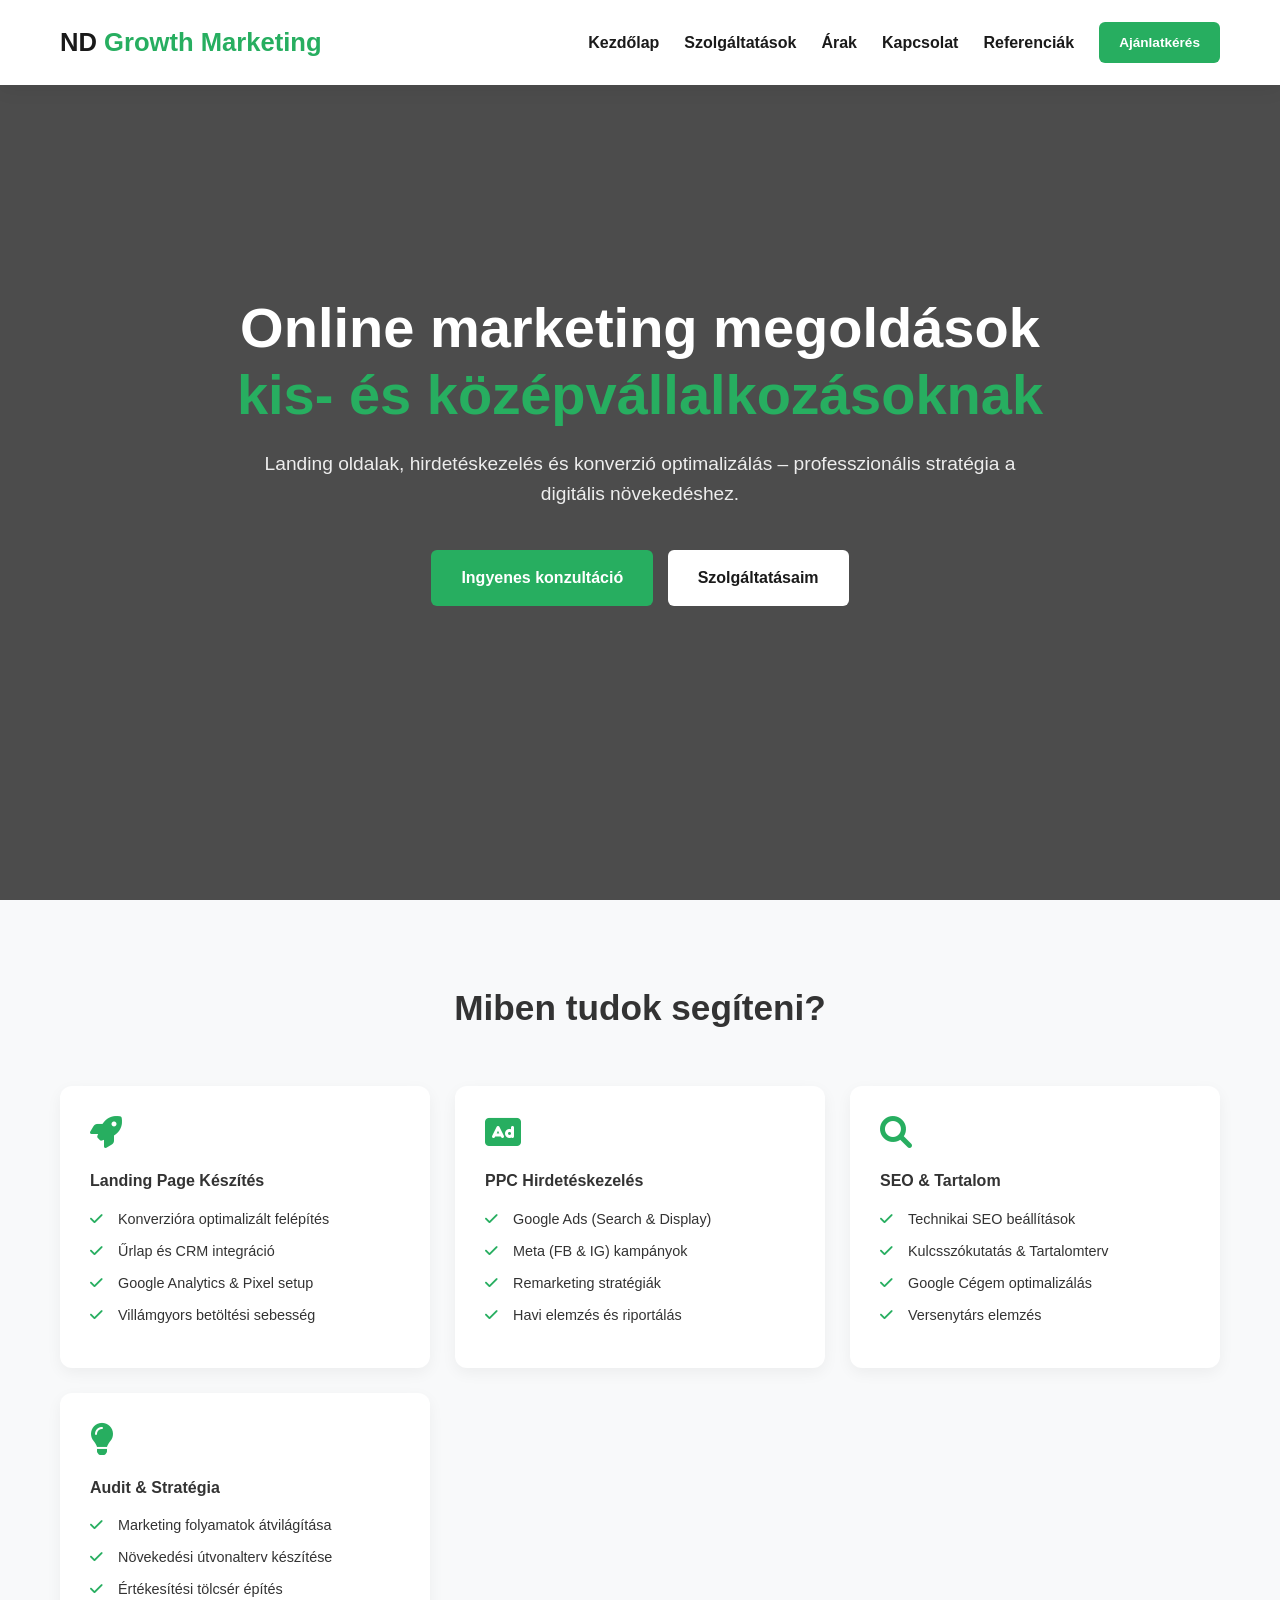
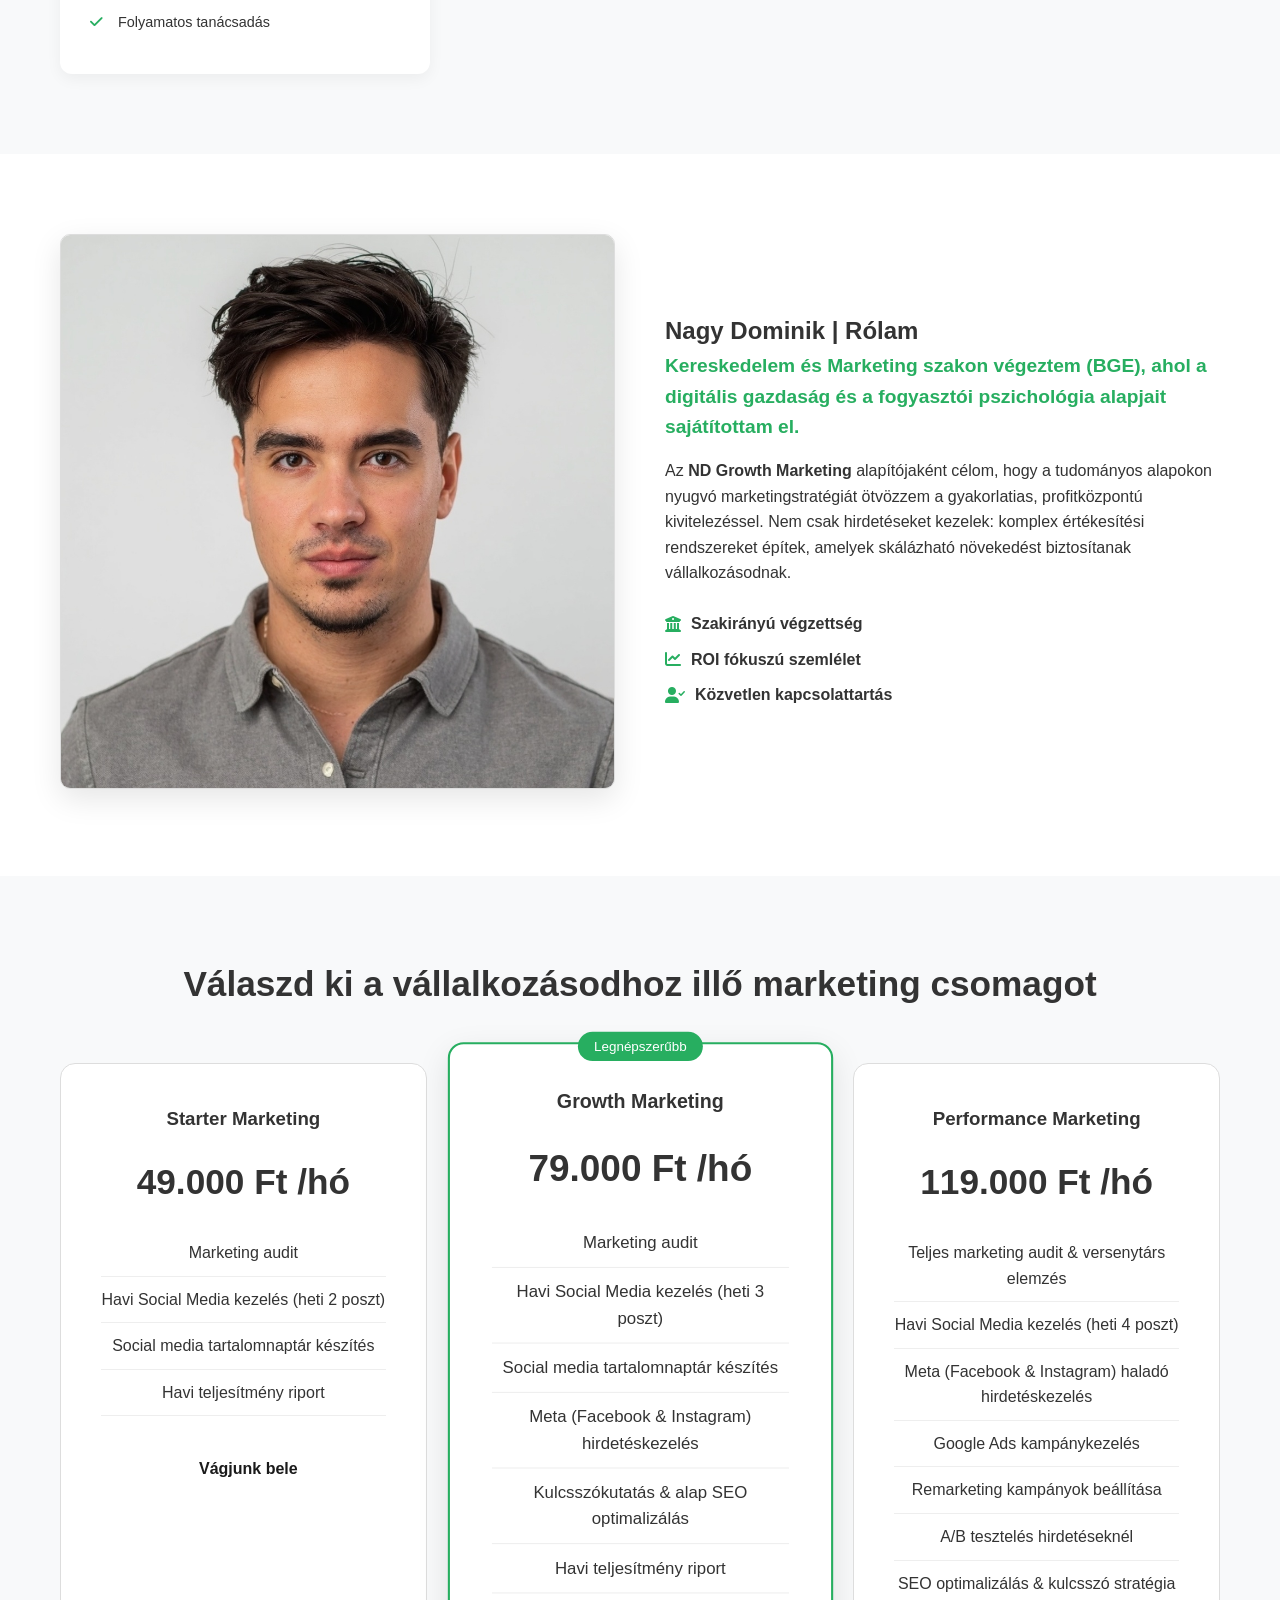
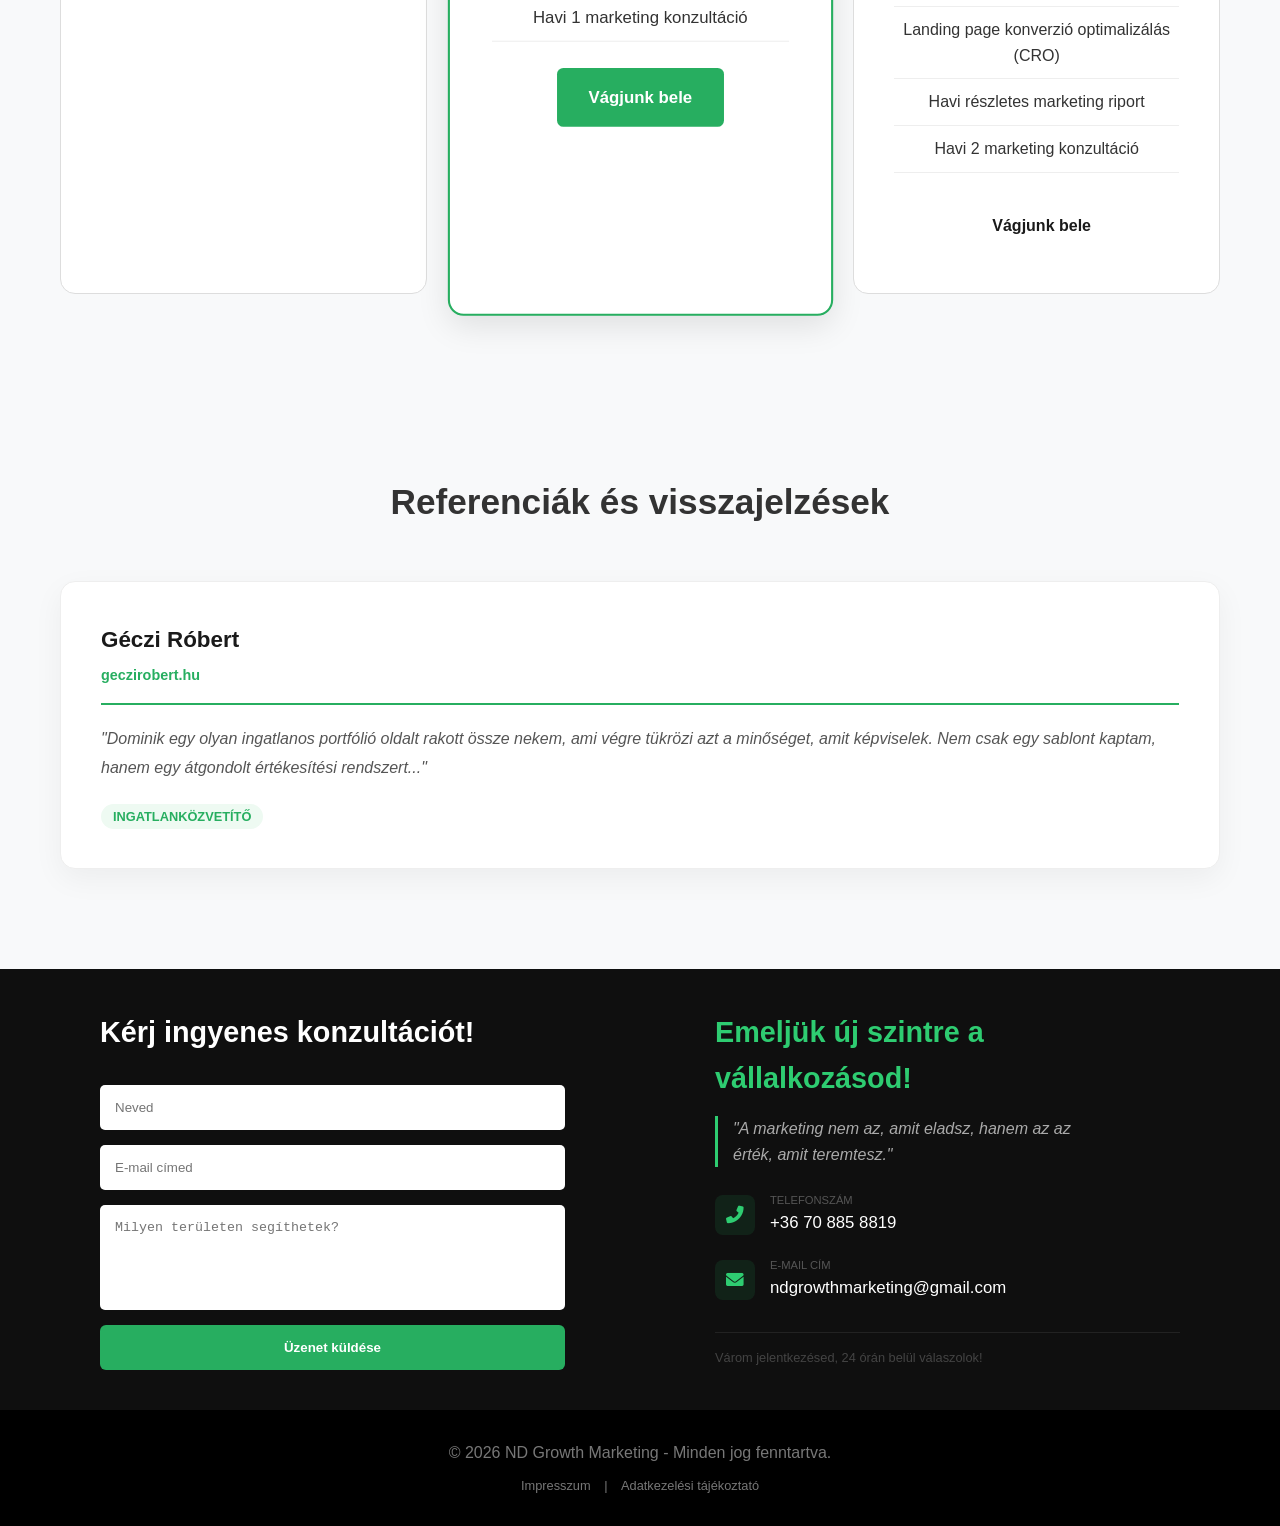
==== index.html @ 51fe216c "Update index.html" ====
<!DOCTYPE html>
<html lang="hu">
<head>
    <link rel="icon" type="image/png" href="favicon.png">
    <meta charset="UTF-8">
    <meta name="viewport" content="width=device-width, initial-scale=1.0">
    <title>ND Growth Marketing</title>
    <link rel="stylesheet" href="style.css">
    <link rel="stylesheet" href="https://cdnjs.cloudflare.com/ajax/libs/font-awesome/6.0.0/css/all.min.css">
</head>
<body>

    <nav class="navbar">
        <div class="container">
            <a href="https://ndgrowthmarketing.hu" class="logo">ND <span>Growth Marketing</span></a>
            <div class="nav-right">
                <ul class="nav-links">
                <li><a href="/#home">Kezdőlap</a></li>
                <li><a href="/#services">Szolgáltatások</a></li>
                <li><a href="/#pricing">Árak</a></li>
                <li><a href="/#contact">Kapcsolat</a></li>
                <li><a href="/#referenciak">Referenciák</a></li>
</ul>
                <a href="#contact" class="btn btn-nav">Ajánlatkérés</a>
                <div class="burger" id="burger">
                    <div class="line1"></div>
                    <div class="line2"></div>
                    <div class="line3"></div>
                </div>
            </div>
        </div>
    </nav>

    <header id="home" class="hero">
        <div class="hero-overlay"></div>
        <div class="container">
            <div class="hero-content">
                <h1>Online marketing megoldások <br><span>kis- és középvállalkozásoknak</span></h1>
                <p>Landing oldalak, hirdetéskezelés és konverzió optimalizálás – professzionális stratégia a digitális növekedéshez.</p>
                <div class="hero-btns">
                    <a href="#contact" class="btn">Ingyenes konzultáció</a>
                    <a href="#services" class="btn btn-alt">Szolgáltatásaim</a>
                </div>
            </div>
        </div>
    </header>

    <section id="services" class="services">
        <div class="container">
            <h2 class="section-title">Miben tudok segíteni?</h2>
            <div class="services-grid">
                <div class="service-card">
                    <i class="fas fa-rocket"></i>
                    <h4>Landing Page Készítés</h4>
                    <ul>
                        <li><i class="fas fa-check"></i> Konverzióra optimalizált felépítés</li>
                        <li><i class="fas fa-check"></i> Űrlap és CRM integráció</li>
                        <li><i class="fas fa-check"></i> Google Analytics & Pixel setup</li>
                        <li><i class="fas fa-check"></i> Villámgyors betöltési sebesség</li>
                    </ul>
                </div>
                <div class="service-card">
                    <i class="fas fa-ad"></i>
                    <h4>PPC Hirdetéskezelés</h4>
                    <ul>
                        <li><i class="fas fa-check"></i> Google Ads (Search & Display)</li>
                        <li><i class="fas fa-check"></i> Meta (FB & IG) kampányok</li>
                        <li><i class="fas fa-check"></i> Remarketing stratégiák</li>
                        <li><i class="fas fa-check"></i> Havi elemzés és riportálás</li>
                    </ul>
                </div>
                <div class="service-card">
                    <i class="fas fa-search"></i>
                    <h4>SEO & Tartalom</h4>
                    <ul>
                        <li><i class="fas fa-check"></i> Technikai SEO beállítások</li>
                        <li><i class="fas fa-check"></i> Kulcsszókutatás & Tartalomterv</li>
                        <li><i class="fas fa-check"></i> Google Cégem optimalizálás</li>
                        <li><i class="fas fa-check"></i> Versenytárs elemzés</li>
                    </ul>
                </div>
                <div class="service-card">
                    <i class="fas fa-lightbulb"></i>
                    <h4>Audit & Stratégia</h4>
                    <ul>
                        <li><i class="fas fa-check"></i> Marketing folyamatok átvilágítása</li>
                        <li><i class="fas fa-check"></i> Növekedési útvonalterv készítése</li>
                        <li><i class="fas fa-check"></i> Értékesítési tölcsér építés</li>
                        <li><i class="fas fa-check"></i> Folyamatos tanácsadás</li>
                    </ul>
                </div>  
            </div>
        </div>
    </section>

    <section id="about" class="about">
        <div class="container">
            <div class="about-grid">
                <div class="about-img">
                    <img src="dominik_marketing.jpg" alt="Nagy Dominik - ND Growth Marketing">
                </div>
                <div class="about-text">
                    <h2>Nagy Dominik | Rólam </h2>
                    <p class="about-lead">Kereskedelem és Marketing szakon végeztem (BGE), ahol a digitális gazdaság és a fogyasztói pszichológia alapjait sajátítottam el.</p>
                    <p>Az <strong>ND Growth Marketing</strong> alapítójaként célom, hogy a tudományos alapokon nyugvó marketingstratégiát ötvözzem a gyakorlatias, profitközpontú kivitelezéssel. Nem csak hirdetéseket kezelek: komplex értékesítési rendszereket építek, amelyek skálázható növekedést biztosítanak vállalkozásodnak.</p>
                    <div class="trust-features">
                        <div class="trust-box"><i class="fas fa-university"></i> Szakirányú végzettség</div>
                        <div class="trust-box"><i class="fas fa-chart-line"></i> ROI fókuszú szemlélet</div>
                        <div class="trust-box"><i class="fas fa-user-check"></i> Közvetlen kapcsolattartás</div>
                    </div>
                </div>
            </div>
        </div>
    </section>

    <section id="pricing" class="pricing">
        <div class="container">
            <h2 class="section-title">Válaszd ki a vállalkozásodhoz illő marketing csomagot</h2>
            <div class="pricing-grid">
                <div class="price-card">
                    <h3>Starter Marketing</h3>
                    <p class="price-tag">49.000 Ft<span> /hó</span></p>
                    <ul class="price-list">
                        <li>Marketing audit</li>
                        <li>Havi Social Media kezelés (heti 2 poszt)</li>
                        <li>Social media tartalomnaptár készítés</li>
                        <li>Havi teljesítmény riport</li>
                    </ul>
                    <a href="#contact" class="btn btn-alt">Vágjunk bele</a>
                </div>
                <div class="price-card featured">
                    <div class="badge">Legnépszerűbb</div>
                    <h3>Growth Marketing</h3>
                    <p class="price-tag">79.000 Ft<span> /hó</span></p>
                    <ul class="price-list">
                        <li>Marketing audit</li>
                        <li>Havi Social Media kezelés (heti 3 poszt)</li>
                        <li>Social media tartalomnaptár készítés</li>
                        <li>Meta (Facebook & Instagram) hirdetéskezelés</li>
                        <li>Kulcsszókutatás & alap SEO optimalizálás</li>
                        <li>Havi teljesítmény riport</li>
                        <li>Havi 1 marketing konzultáció</li>
                    </ul>
                    <a href="#contact" class="btn">Vágjunk bele</a>
                </div>
                <div class="price-card">
                    <h3>Performance Marketing</h3>
                    <p class="price-tag">119.000 Ft<span> /hó</span></p>
                    <ul class="price-list">
                        <li>Teljes marketing audit & versenytárs elemzés</li>
                        <li>Havi Social Media kezelés (heti 4 poszt)</li>
                        <li>Meta (Facebook & Instagram) haladó hirdetéskezelés</li>
                        <li>Google Ads kampánykezelés</li>
                        <li>Remarketing kampányok beállítása</li>
                        <li>A/B tesztelés hirdetéseknél</li>
                        <li>SEO optimalizálás & kulcsszó stratégia</li>
                        <li>Landing page konverzió optimalizálás (CRO)</li>
                        <li>Havi részletes marketing riport</li>
                        <li>Havi 2 marketing konzultáció</li>
                    </ul>
                    <a href="#contact" class="btn btn-alt">Vágjunk bele</a>
                </div>
            </div>
        </div>
    </section>
    <section class="pricing" style="display: none;">
  <h2 class="section-title" style="margin-top: 60px;">Weboldal Készítés Csomagok</h2>
<div class="pricing-grid" style="margin-bottom: 80px;">
    <div class="price-card">
        <h3>Starter Weboldal</h3>
        <p class="price-tag">89.000 Ft</p>
        <ul class="price-list">
            <li>1–3 oldalas weboldal</li>
            <li>Reszponzív design (mobilra optimalizálva)</li>
            <li>Alap UX/UI struktúra</li>
            <li>Kapcsolati űrlap</li>
            <li>Alap SEO beállítás</li>
            <li>Gyors betöltési optimalizálás</li>
        </ul>
        <a href="#contact" class="btn btn-alt">Érdekel</a>
    </div>

    <div class="price-card featured">
        <div class="badge">Ajánlott</div>
        <h3>Business Weboldal</h3>
        <p class="price-tag">179.000 Ft</p>
        <ul class="price-list">
            <li>4–6 oldalas weboldal</li>
            <li>Egyedi design</li>
            <li>Reszponzív kialakítás</li>
            <li>Kapcsolati / ajánlatkérő űrlap</li>
            <li>Alap SEO optimalizálás</li>
            <li>Google Analytics integráció</li>
            <li>Alap biztonsági beállítások</li>
            <li>1 kör módosítás</li>
        </ul>
        <a href="#contact" class="btn">Érdekel</a>
    </div>

    <div class="price-card">
        <h3>Premium Weboldal</h3>
        <p class="price-tag">299.000 Ft-tól</p>
        <ul class="price-list">
            <li>6+ oldalas weboldal</li>
            <li>Egyedi UX/UI tervezés</li>
            <li>Reszponzív design</li>
            <li>Egyedi funkciók integrálása</li>
            <li>SEO optimalizálás</li>
            <li>Google Analytics + konverziókövetés</li>
            <li>Gyors betöltési optimalizálás</li>
            <li>2 kör módosítás</li>
            <li>Alap technikai támogatás</li>
        </ul>
        <a href="#contact" class="btn btn-alt">Érdekel</a>
    </div>
</div>  
</section>
    <section id="referenciak" class="testimonials" style="display: block;">
        <div class="container">
            <h2 class="section-title">Referenciák és visszajelzések</h2>
            <div class="testimonials-grid">
                <div class="testi-card">
                    <div class="testi-header">
                        <div class="testi-info">
                            <h3>Géczi Róbert</h3>
                            <a href="https://geczirobert.hu" target="_blank">geczirobert.hu</a>
                        </div>
                    </div>
                    <div class="testi-body">
                        <p>"Dominik egy olyan ingatlanos portfólió oldalt rakott össze nekem, ami végre tükrözi azt a minőséget, amit képviselek. Nem csak egy sablont kaptam, hanem egy átgondolt értékesítési rendszert..."</p>
                    </div>
                    <div class="testi-footer">
                        <span class="tag">Ingatlanközvetítő</span>
                    </div>
                </div>
            </div>
        </div>
    </section>

    <section id="contact" class="contact">
    <div class="container">
        <div class="contact-grid">
            <div class="contact-form-wrapper">
                <h2>Kérj ingyenes konzultációt!</h2>
                <form class="contact-form">
                    <input type="text" placeholder="Neved" required>
                    <input type="email" placeholder="E-mail címed" required>
                    <textarea placeholder="Milyen területen segíthetek?" rows="5" required></textarea>
                    <button type="submit" class="btn">Üzenet küldése</button>
                </form>
            </div>

            <div class="contact-info">
                <div class="info-content">
                    <h3>Emeljük új szintre a vállalkozásod!</h3>
                    <p class="quote">"A marketing nem az, amit eladsz, hanem az az érték, amit teremtesz."</p>
                    
                    <div class="contact-details">
                        <div class="detail-item">
                            <i class="fas fa-phone-alt"></i>
                            <div>
                                <span>Telefonszám</span>
                                <a href="tel:+36708858819">+36 70 885 8819</a>
                            </div>
                        </div>
                        <div class="detail-item">
                            <i class="fas fa-envelope"></i>
                            <div>
                                <span>E-mail cím</span>
                                <a href="mailto:ndgrowthmarketing@gmail.com">ndgrowthmarketing@gmail.com</a>
                            </div>
                        </div>
                    </div>

                    <div class="info-footer">
                        <p>Várom jelentkezésed, 24 órán belül válaszolok!</p>
                    </div>
                </div>
            </div>
        </div>
    </div>
</section>
    <footer>
        <div class="container">
            <p>&copy; 2026 ND Growth Marketing - Minden jog fenntartva.</p>
            <p style="margin-top: 10px; font-size: 0.8rem;">
                <a href="impresszum/" style="color: #777; text-decoration: none; margin: 0 10px;">Impresszum</a> | 
                <a href="adatkezeles/" style="color: #777; text-decoration: none; margin: 0 10px;">Adatkezelési tájékoztató</a>
            </p>
        </div>
    </footer>

    <script src="script.js"></script>
</body>
</html>
---- style.css ----
:root {
    --primary: #27ae60;
    --primary-hover: #219150;
    --dark: #1a1a1a;
    --light: #ffffff;
    --bg-gray: #f8f9fa;
    --text: #333;
}

* { margin: 0; padding: 0; box-sizing: border-box; }
html { scroll-behavior: smooth; }
body { font-family: 'Segoe UI', Tahoma, sans-serif; color: var(--text); line-height: 1.6; background-color: var(--light); overflow-x: hidden; }

.container { max-width: 1200px; margin: 0 auto; padding: 0 20px; }

/* Navbar */
.navbar { background: white; height: 85px; display: flex; align-items: center; position: fixed; width: 100%; top: 0; z-index: 1000; box-shadow: 0 2px 20px rgba(0,0,0,0.08); }
.navbar .container { display: flex; justify-content: space-between; align-items: center; width: 100%; }
.nav-right { display: flex; align-items: center; }

.logo { font-size: 1.6rem; font-weight: 800; color: var(--dark); text-decoration: none; }
.logo span { color: var(--primary); }

.nav-links { display: flex; list-style: none; margin-right: 25px; }
.nav-links li a { text-decoration: none; color: var(--dark); margin-left: 25px; font-weight: 600; transition: 0.3s; }
.nav-links li a:hover { color: var(--primary); }

/* Hero */
.hero { 
    height: 100vh; position: relative;
    background-image: url('https://images.unsplash.com/photo-1460925895917-afdab827c52f?auto=format&fit=crop&w=1350&q=80');
    background-size: cover; background-position: center; background-attachment: fixed;
    display: flex; align-items: center; color: white; text-align: center;
}
.hero-overlay { position: absolute; top: 0; left: 0; width: 100%; height: 100%; background: rgba(0, 0, 0, 0.7); z-index: 1; }
.hero .container { position: relative; z-index: 2; }
.hero h1 { font-size: clamp(2rem, 5vw, 3.5rem); line-height: 1.2; margin-bottom: 20px; }
.hero h1 span { color: var(--primary); }
.hero p { font-size: 1.2rem; max-width: 800px; margin: 0 auto 40px; opacity: 0.9; }

/* Gombok */
.btn { padding: 15px 30px; border-radius: 6px; border: none; font-weight: 700; cursor: pointer; transition: 0.3s; text-decoration: none; display: inline-block; background: var(--primary); color: white; }
.btn-alt { background: white; color: var(--dark); margin-left: 10px; }
.btn-nav { padding: 10px 20px; font-size: 0.85rem; }
.btn:hover { transform: translateY(-3px); box-shadow: 0 5px 15px rgba(39, 174, 96, 0.3); }

/* Services */
.services { padding: 80px 0; background: var(--bg-gray); }
.section-title { text-align: center; font-size: 2.2rem; margin-bottom: 50px; }
.services-grid { display: grid; grid-template-columns: repeat(auto-fit, minmax(280px, 1fr)); gap: 25px; }
.service-card { background: white; padding: 30px; border-radius: 12px; transition: 0.3s; box-shadow: 0 5px 15px rgba(0,0,0,0.05); }

/* Csak a kártya tetején lévő nagy ikon */
.service-card > i { font-size: 2rem; color: var(--primary); margin-bottom: 20px; display: block; }

.service-card ul { list-style: none; margin-top: 15px; padding: 0; }

/* A felsorolás elemei - Itt történik a javítás */
.service-card li { 
    font-size: 0.9rem; 
    margin-bottom: 12px; 
    display: flex; 
    align-items: flex-start; /* Az ikon a szöveg első sorához igazodik */
    gap: 10px;
    line-height: 1.4;
}

/* Kifejezetten a kis pipák (ikonok a listában) */
.service-card li i { 
    font-size: 0.9rem; 
    color: var(--primary); 
    margin: 0; /* Töröljük a globális margint! */
    padding-top: 3px; /* Finomhangolás, hogy pontosan a betű közepén legyen */
    min-width: 18px;
    display: inline-block;
}

/* About - Javított kép és sorrend */
.about { padding: 80px 0; }
.about-grid { display: grid; grid-template-columns: 1fr 1fr; gap: 50px; align-items: center; }
.about-img img { width: 100%; border-radius: 10px; border: 1px solid #ddd; box-shadow: 0 10px 30px rgba(0,0,0,0.1); }
.about-lead { font-size: 1.2rem; font-weight: 600; color: var(--primary); margin-bottom: 15px; }
.trust-features { margin-top: 25px; }
.trust-box { margin-bottom: 10px; font-weight: 600; display: flex; align-items: center; gap: 10px; }
.trust-box i { color: var(--primary); }

/* Pricing */
.pricing { padding: 80px 0; background: var(--bg-gray); }
.pricing-grid { display: grid; grid-template-columns: repeat(auto-fit, minmax(300px, 1fr)); gap: 30px; }
.price-card { background: white; padding: 40px; border-radius: 15px; text-align: center; position: relative; border: 1px solid #ddd; }
.price-card.featured { border: 2px solid var(--primary); box-shadow: 0 10px 30px rgba(0,0,0,0.1); transform: scale(1.05); }
.badge { position: absolute; top: -12px; left: 50%; transform: translateX(-50%); background: var(--primary); color: white; padding: 4px 15px; border-radius: 20px; font-size: 0.8rem; }
.price-tag { font-size: 2.2rem; font-weight: 800; margin: 20px 0; }
.price-list { list-style: none; margin-bottom: 25px; }
.price-list li { padding: 10px 0; border-bottom: 1px solid #eee; }

/* Contact */
.contact { padding: 80px 0; background: var(--dark); color: white; text-align: center; }
.contact-box { max-width: 600px; margin: 0 auto; }
.contact-form { margin-top: 30px; display: flex; flex-direction: column; gap: 15px; }
.contact-form input, .contact-form textarea { padding: 15px; border-radius: 5px; border: none; width: 100%; resize:none;}

/* Side Menu Mobilon */
.burger { display: none; cursor: pointer; z-index: 1100; }
.burger div { width: 25px; height: 3px; background: var(--dark); margin: 5px; transition: 0.3s; }

@media (max-width: 992px) {
    .nav-links { 
        position: fixed; top: 0; right: -100%; height: 100vh; width: 80%; 
        background: white; flex-direction: column; align-items: center; justify-content: center;
        transition: 0.5s; z-index: 1050; box-shadow: -10px 0 30px rgba(0,0,0,0.1);
    }
    .nav-links.active { right: 0; }
    .nav-links li { margin: 20px 0; }
    .nav-links li a { font-size: 1.5rem; margin-left: 0; }
    .burger { display: block; }
    .btn-nav { display: none; }
    
    .about-grid { grid-template-columns: 1fr; }
    .about-img { order: -1; max-width: 500px; margin: 0 auto; } /* Kép felülre */
}

@media (max-width: 600px) {
    .hero-btns { display: flex; flex-direction: column; align-items: center; gap: 15px; }
    .btn { width: 90%; margin-left: 0 !important; } /* Gombok középen, egyforma szélesen */
    .price-card.featured { transform: scale(1); }
}

footer { background: #000; color: #777; text-align: center; padding: 30px 0; }
/* Névjegykártyák */
.testimonials {
    padding: 100px 0;
    background: var(--bg-gray);
}

.testimonials-grid {
    display: grid;
    grid-template-columns: repeat(auto-fit, minmax(350px, 1fr));
    gap: 30px;
}

.testi-card {
    background: white;
    padding: 40px;
    border-radius: 15px;
    box-shadow: 0 10px 30px rgba(0,0,0,0.05);
    transition: transform 0.3s ease;
    border: 1px solid #eee;
    display: flex;
    flex-direction: column;
}

.testi-card:hover {
    transform: translateY(-10px);
}

.testi-header {
    margin-bottom: 20px;
    border-bottom: 2px solid var(--primary);
    padding-bottom: 15px;
}

.testi-info h3 {
    font-size: 1.4rem;
    color: var(--dark);
    margin-bottom: 5px;
}

.testi-info a {
    color: var(--primary);
    text-decoration: none;
    font-weight: 600;
    font-size: 0.9rem;
}

.testi-body p {
    font-style: italic;
    color: #555;
    line-height: 1.8; /* Kényelmes olvashatóság a hosszú szöveghez */
    margin-bottom: 20px;
}

.testi-footer {
    margin-top: auto;
}

.tag {
    background: #eefaf2;
    color: var(--primary);
    padding: 5px 12px;
    border-radius: 50px;
    font-size: 0.8rem;
    font-weight: 700;
    text-transform: uppercase;
}

/* Mobilos nézet */
@media (max-width: 480px) {
    .testi-card { padding: 25px; }
}
/* Kapcsolat szekció - Széles elrendezés */
.contact {
    padding: 40px 0; /* Minimálisra vett magasság */
    background: #0f0f0f;
}

.contact-grid {
    display: grid;
    grid-template-columns: 1fr 1fr;
    /* Itt a lényeg: a gap tolja szét a két oldalt, a max-width pedig engedi szélesre */
    gap: 150px; 
    align-items: start;
    max-width: 1200px; 
    margin: 0 auto;
    padding: 0 40px;
}

/* Bal oldal - Form */
.contact-form-wrapper {
    text-align: left;
}

.contact-form-wrapper h2 {
    font-size: 1.8rem;
    margin-bottom: 20px;
    color: #fff;
}

/* Jobb oldal - Minden kényszerítve balra */
.contact-info {
    text-align: left; 
    display: flex;
    flex-direction: column;
    align-items: flex-start; /* Ez tolja az egészet a saját térfelének a bal szélére */
}

.info-content {
    width: 100%;
    text-align: left;
}

.info-content h3 {
    font-size: 1.8rem;
    color: #2ecc71;
    margin: 0 0 15px 0;
    text-align: left;
}

.quote {
    font-style: italic;
    color: #aaa;
    border-left: 3px solid #2ecc71;
    padding-left: 15px;
    margin: 10px 0 25px 0;
    text-align: left;
    max-width: 400px; /* Hogy ne nyúljon túl hosszan a szöveg */
}

/* Elérhetőségek - precíz egymás alá rendezés */
.contact-details {
    display: flex;
    flex-direction: column;
    gap: 20px;
    width: 100%;
}

.detail-item {
    display: flex;
    align-items: center; /* Ikon és szöveg egy vonalban */
    gap: 15px;
    text-align: left;
}

.detail-item i {
    font-size: 1.1rem;
    color: #2ecc71;
    background: rgba(46, 204, 113, 0.1);
    width: 40px;
    height: 40px;
    display: flex;
    justify-content: center;
    align-items: center;
    border-radius: 8px;
    flex-shrink: 0;
}

.detail-item div {
    display: flex;
    flex-direction: column;
    align-items: flex-start; /* Szövegek egymás alatt balra */
}

.detail-item span {
    font-size: 0.7rem;
    color: #555;
    text-transform: uppercase;
}

.detail-item a {
    color: #fff;
    text-decoration: none;
    font-size: 1.05rem;
    font-weight: 500;
}

.info-footer {
    margin-top: 30px;
    padding-top: 15px;
    border-top: 1px solid #222;
    color: #444;
    font-size: 0.8rem;
    width: 100%;
    text-align: left;
}

/* Mobil nézet */
@media (max-width: 900px) {
    .contact-grid {
        grid-template-columns: 1fr;
        gap: 40px;
    }
    .contact-info, .detail-item, .detail-item div {
        align-items: center;
        text-align: center;
    }
    .quote {
        border-left: none;
        padding-left: 0;
        margin: 10px auto;
    }
}
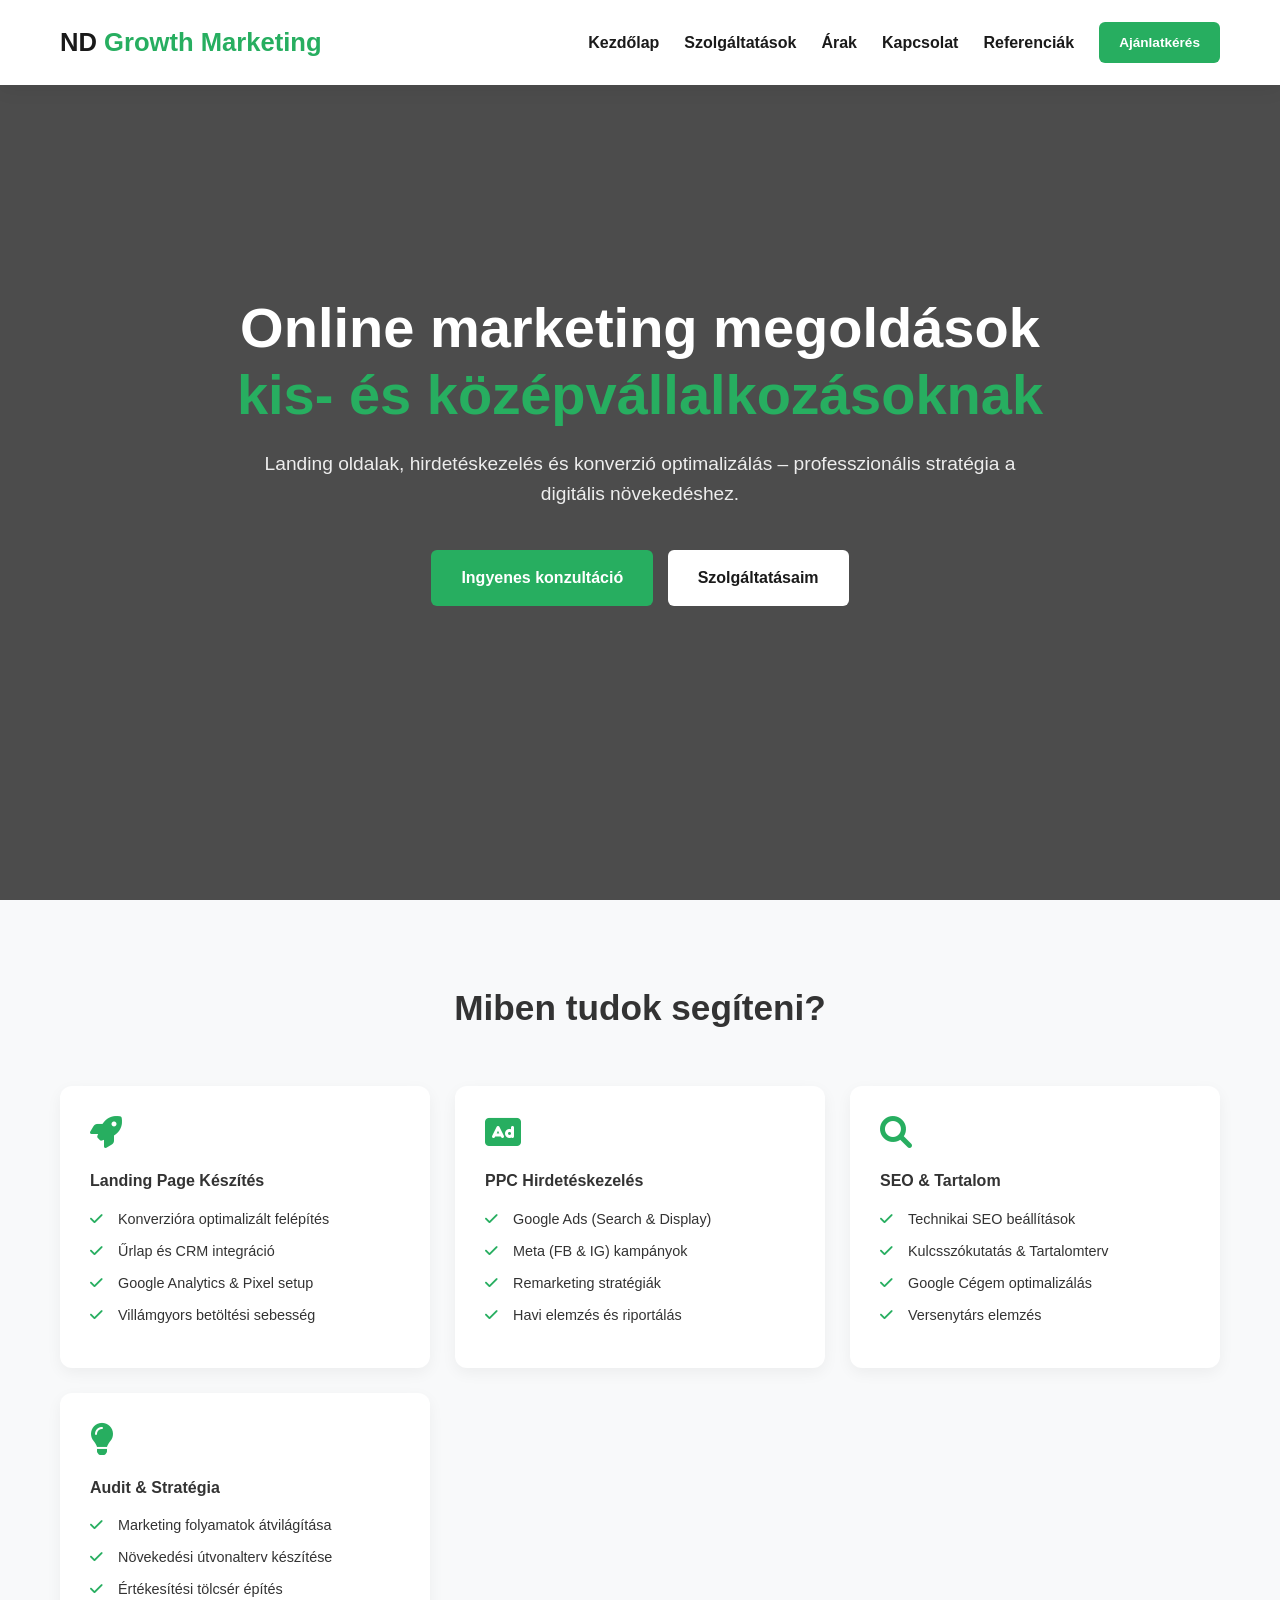
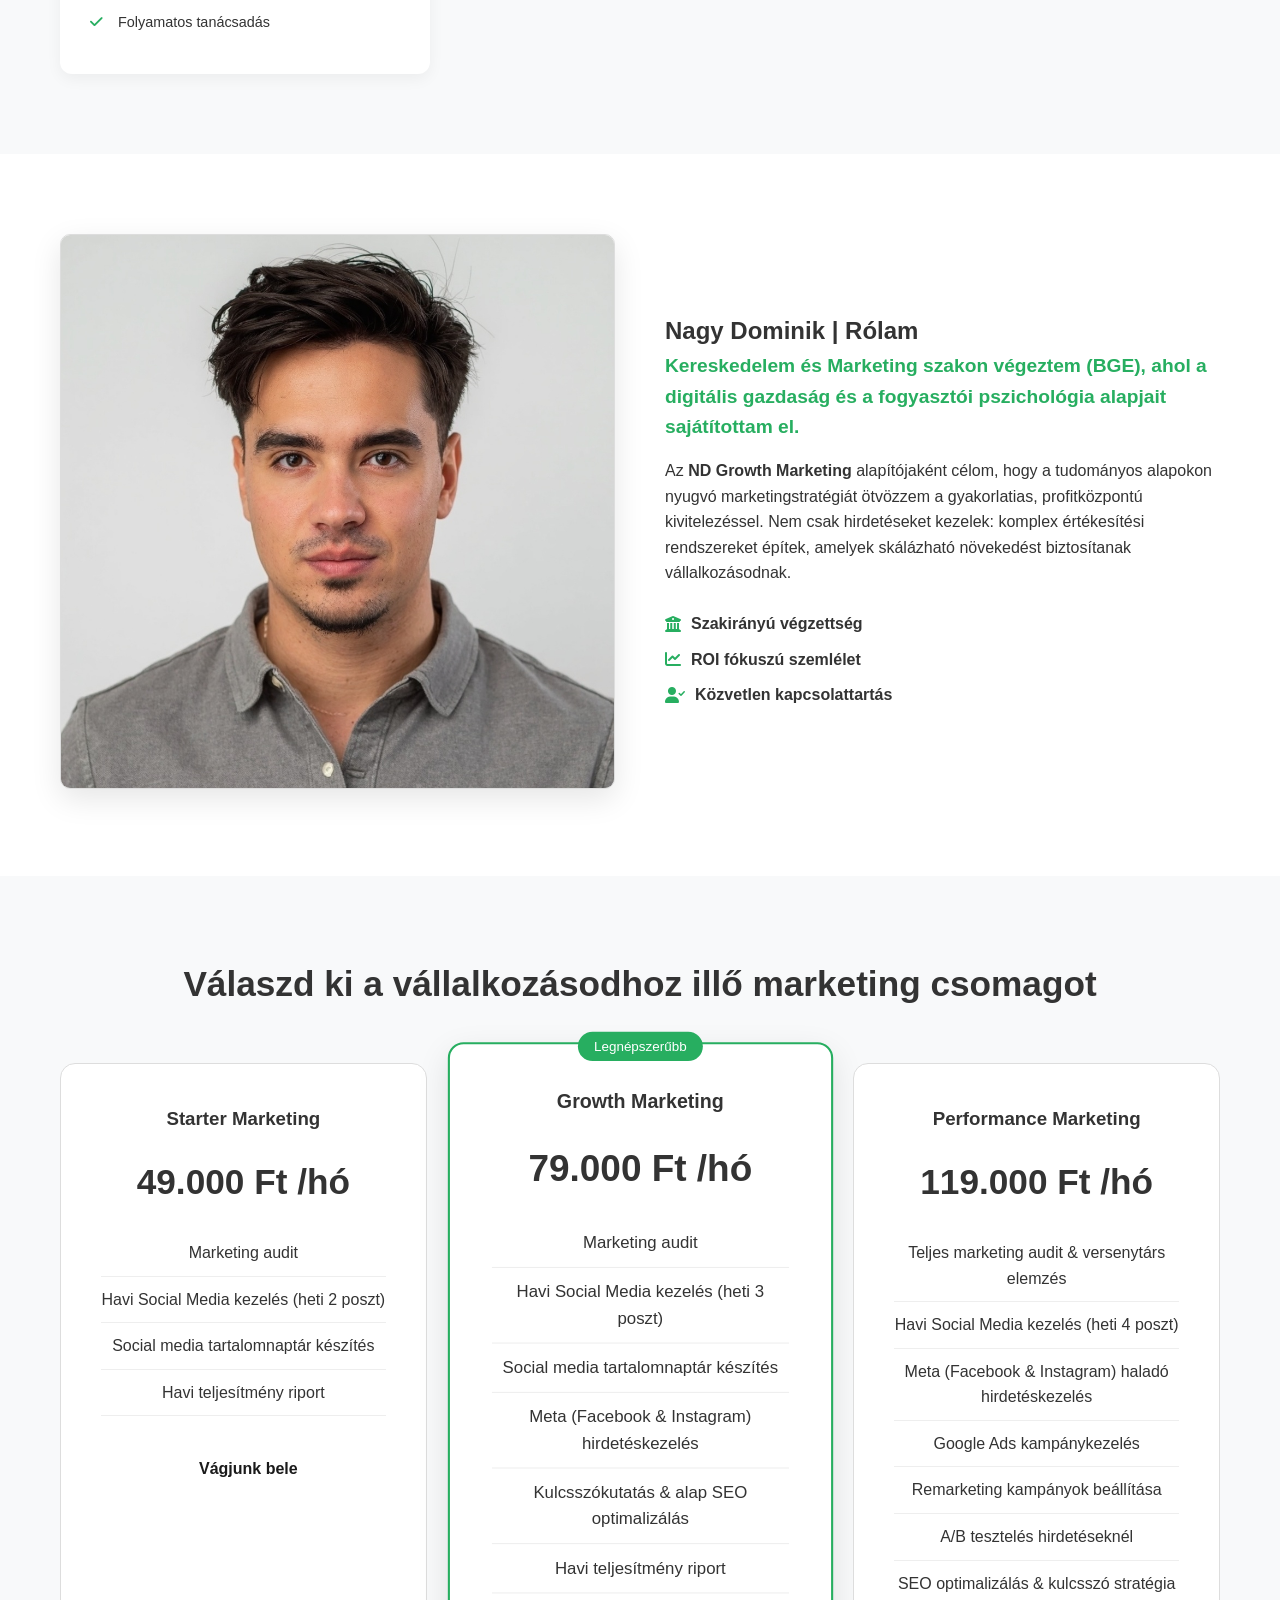
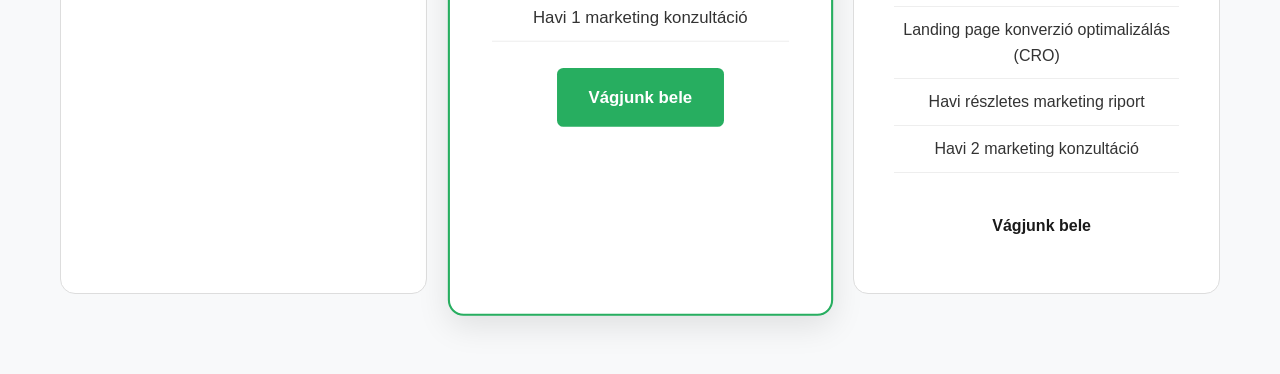
==== commit 3b998804: "Update index.html" ====
--- a/index.html
+++ b/index.html
@@ -14,14 +14,15 @@
         <div class="container">
             <a href="https://ndgrowthmarketing.hu" class="logo">ND <span>Growth Marketing</span></a>
             <div class="nav-right">
-                <ul class="nav-links">
-                <li><a href="/#home">Kezdőlap</a></li>
-                <li><a href="/#services">Szolgáltatások</a></li>
-                <li><a href="/#pricing">Árak</a></li>
-                <li><a href="/#contact">Kapcsolat</a></li>
-                <li><a href="/#referenciak">Referenciák</a></li>
+<ul class="nav-links">
+    <li><a href="/#home">Kezdőlap</a></li>
+    <li><a href="/#services">Szolgáltatások</a></li>
+    <li><a href="/#pricing">Árak</a></li>
+    <li><a href="/#contact">Kapcsolat</a></li>
+    <li><a href="/#referenciak">Referenciák</a></li>
 </ul>
-                <a href="#contact" class="btn btn-nav">Ajánlatkérés</a>
+
+<a href="/#contact" class="btn btn-nav">Ajánlatkérés</a>
                 <div class="burger" id="burger">
                     <div class="line1"></div>
                     <div class="line2"></div>
@@ -214,11 +215,11 @@
         <a href="#contact" class="btn btn-alt">Érdekel</a>
     </div>
 </div>  
-</section>
-    <section id="referenciak" class="testimonials" style="display: block;">
+<section id="referenciak" class="testimonials" style="display: block;">
         <div class="container">
             <h2 class="section-title">Referenciák és visszajelzések</h2>
             <div class="testimonials-grid">
+                
                 <div class="testi-card">
                     <div class="testi-header">
                         <div class="testi-info">
@@ -233,6 +234,22 @@
                         <span class="tag">Ingatlanközvetítő</span>
                     </div>
                 </div>
+
+                <div class="testi-card">
+                    <div class="testi-header">
+                        <div class="testi-info">
+                            <h3>Kovács Klaudia</h3>
+                            <a href="https://tiszatavi-vendeghazak.hu" target="_blank">tiszatavi-vendeghazak.hu</a>
+                        </div>
+                    </div>
+                    <div class="testi-body">
+                        <p>"A foglalási rendszer modernizálása és az új weboldalunk fantasztikus lett. Minden technikai részletre odafigyeltek, így a szezonunk sokkal gördülékenyebben indulhatott el."</p>
+                    </div>
+                    <div class="testi-footer">
+                        <span class="tag">Szállásadó</span>
+                    </div>
+                </div>
+
             </div>
         </div>
     </section>
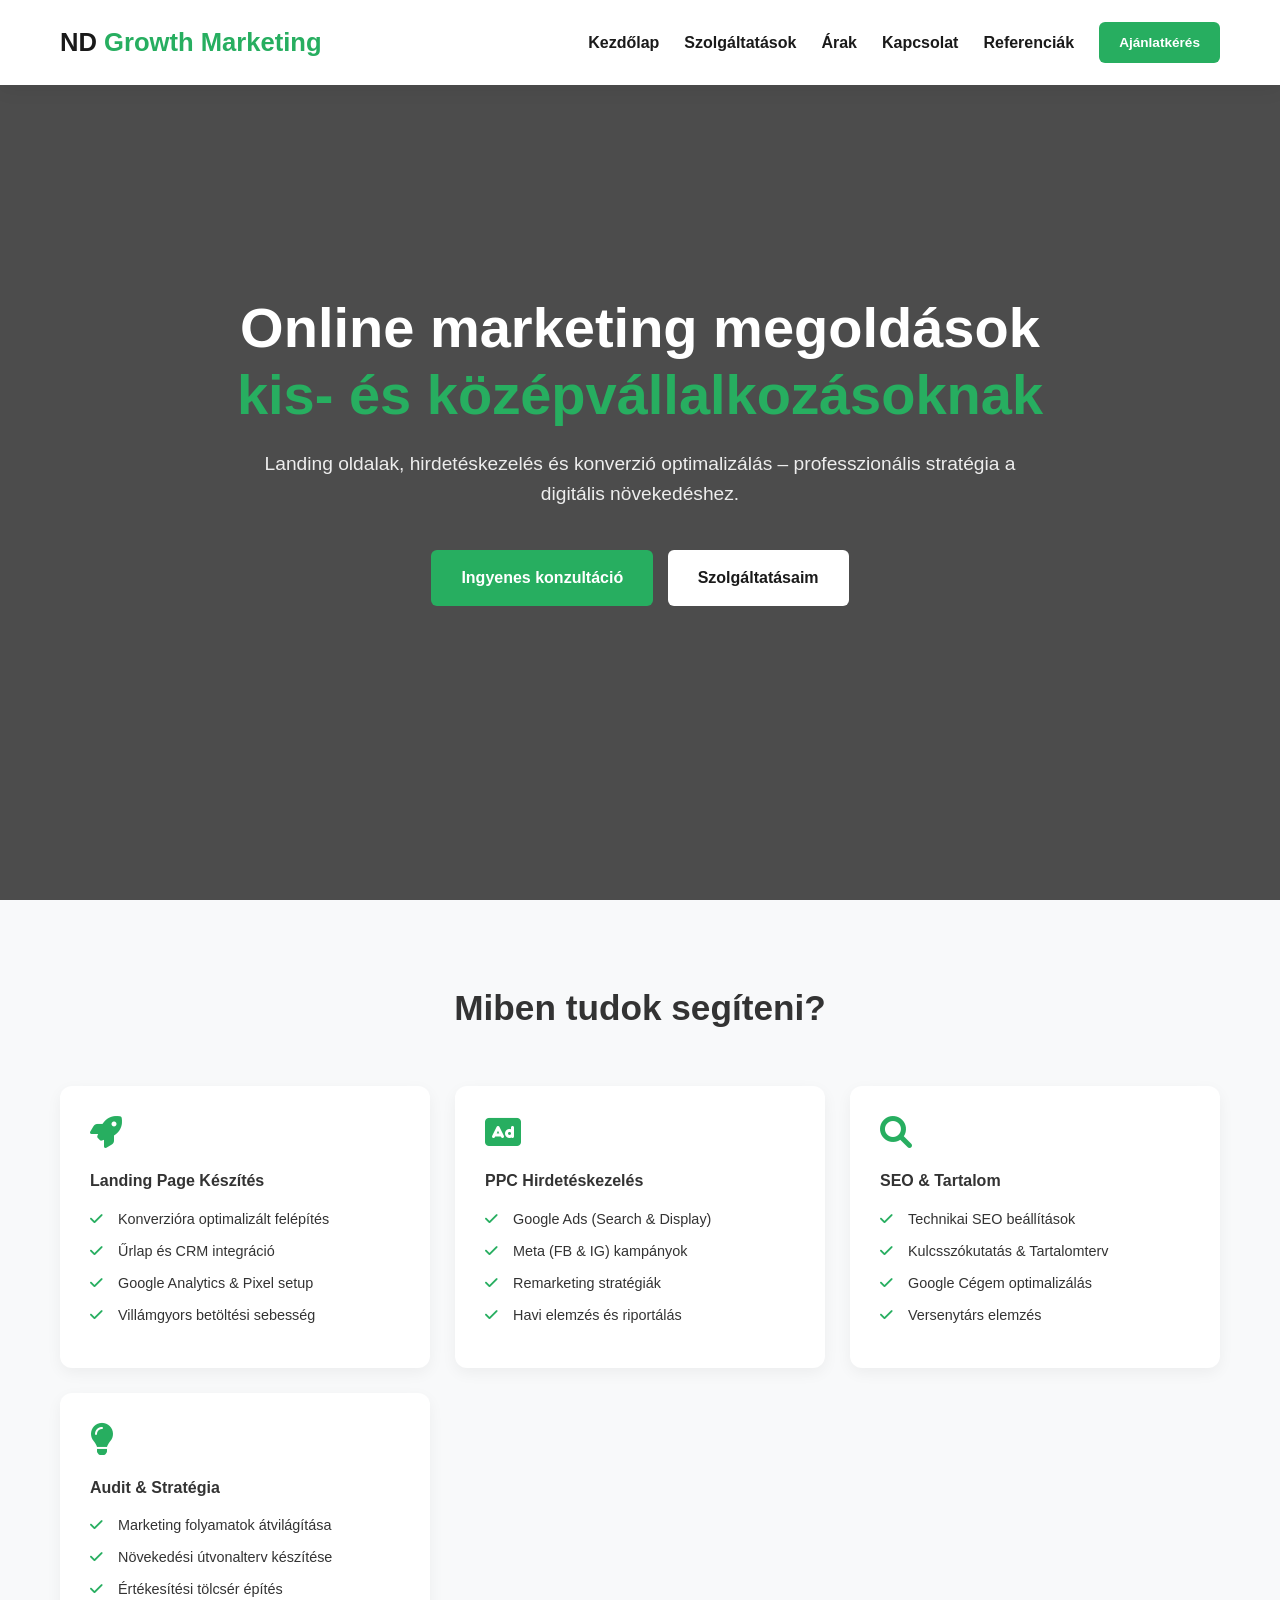
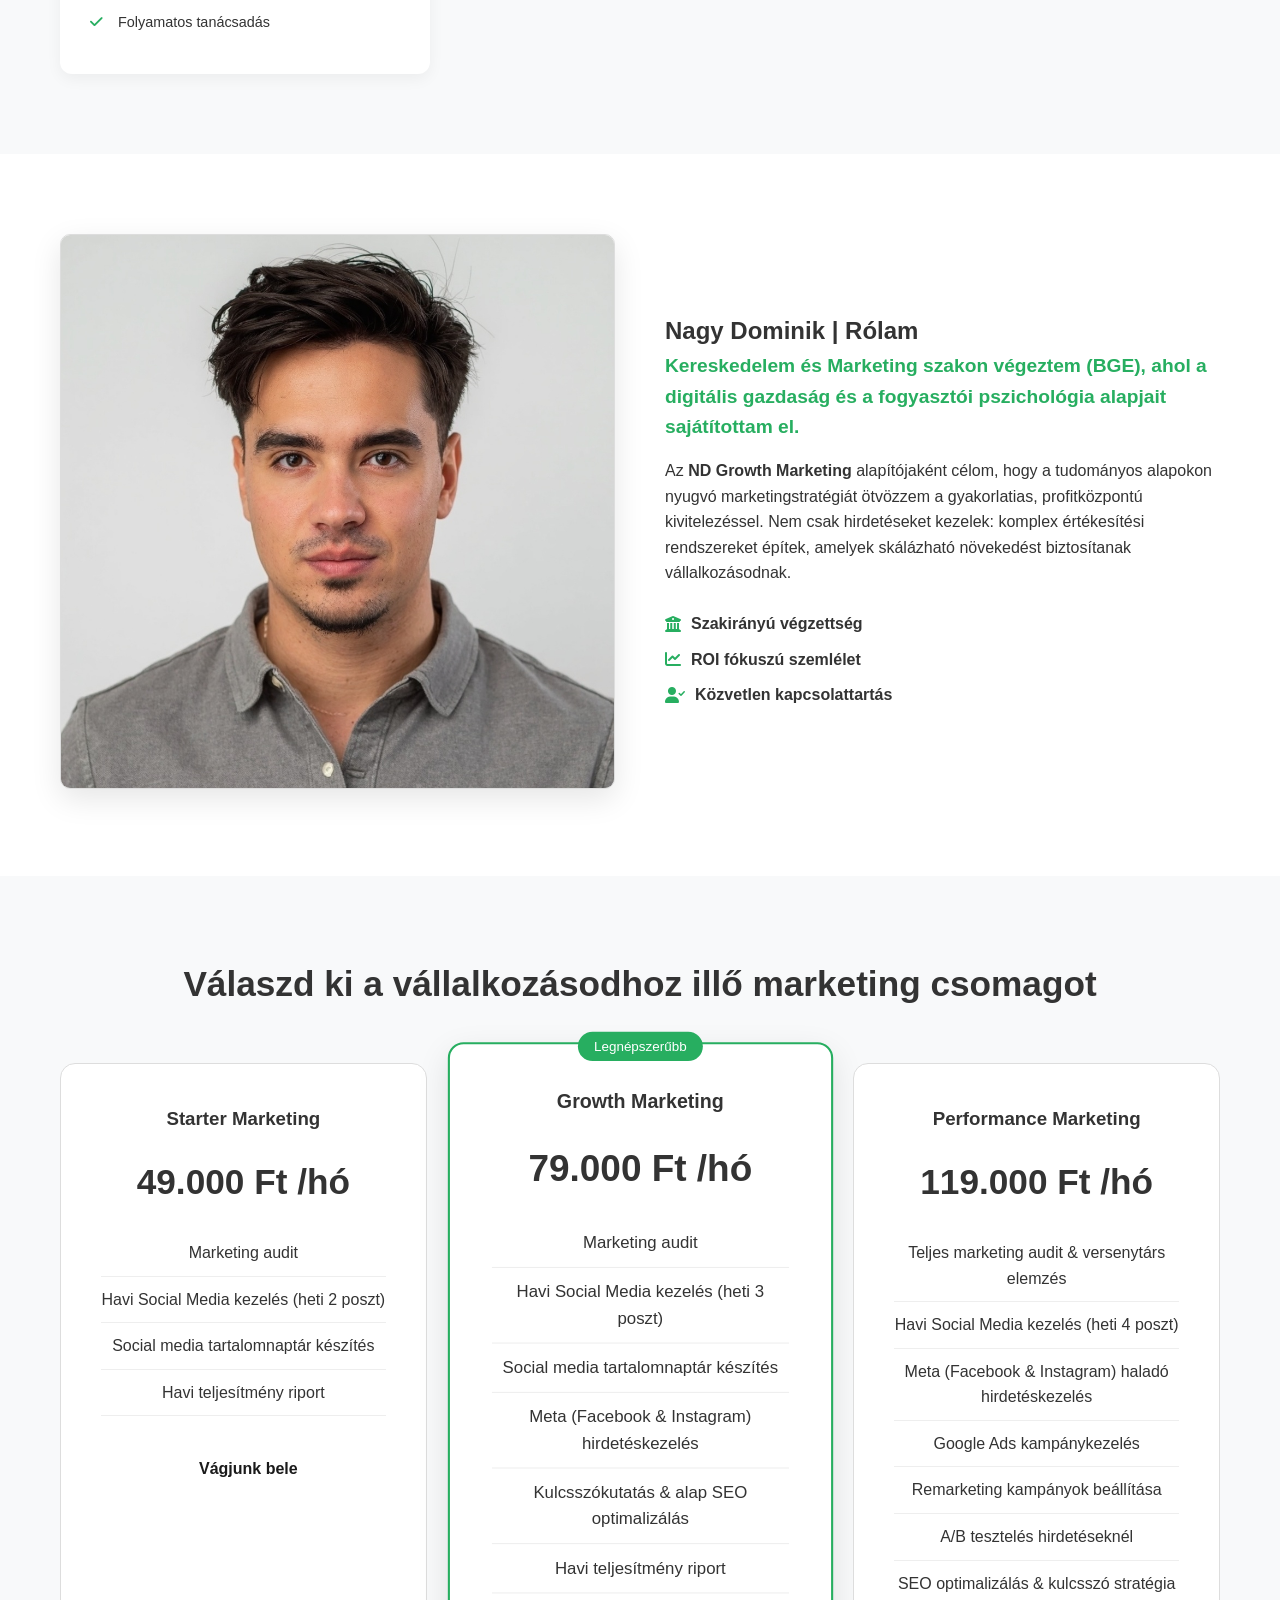
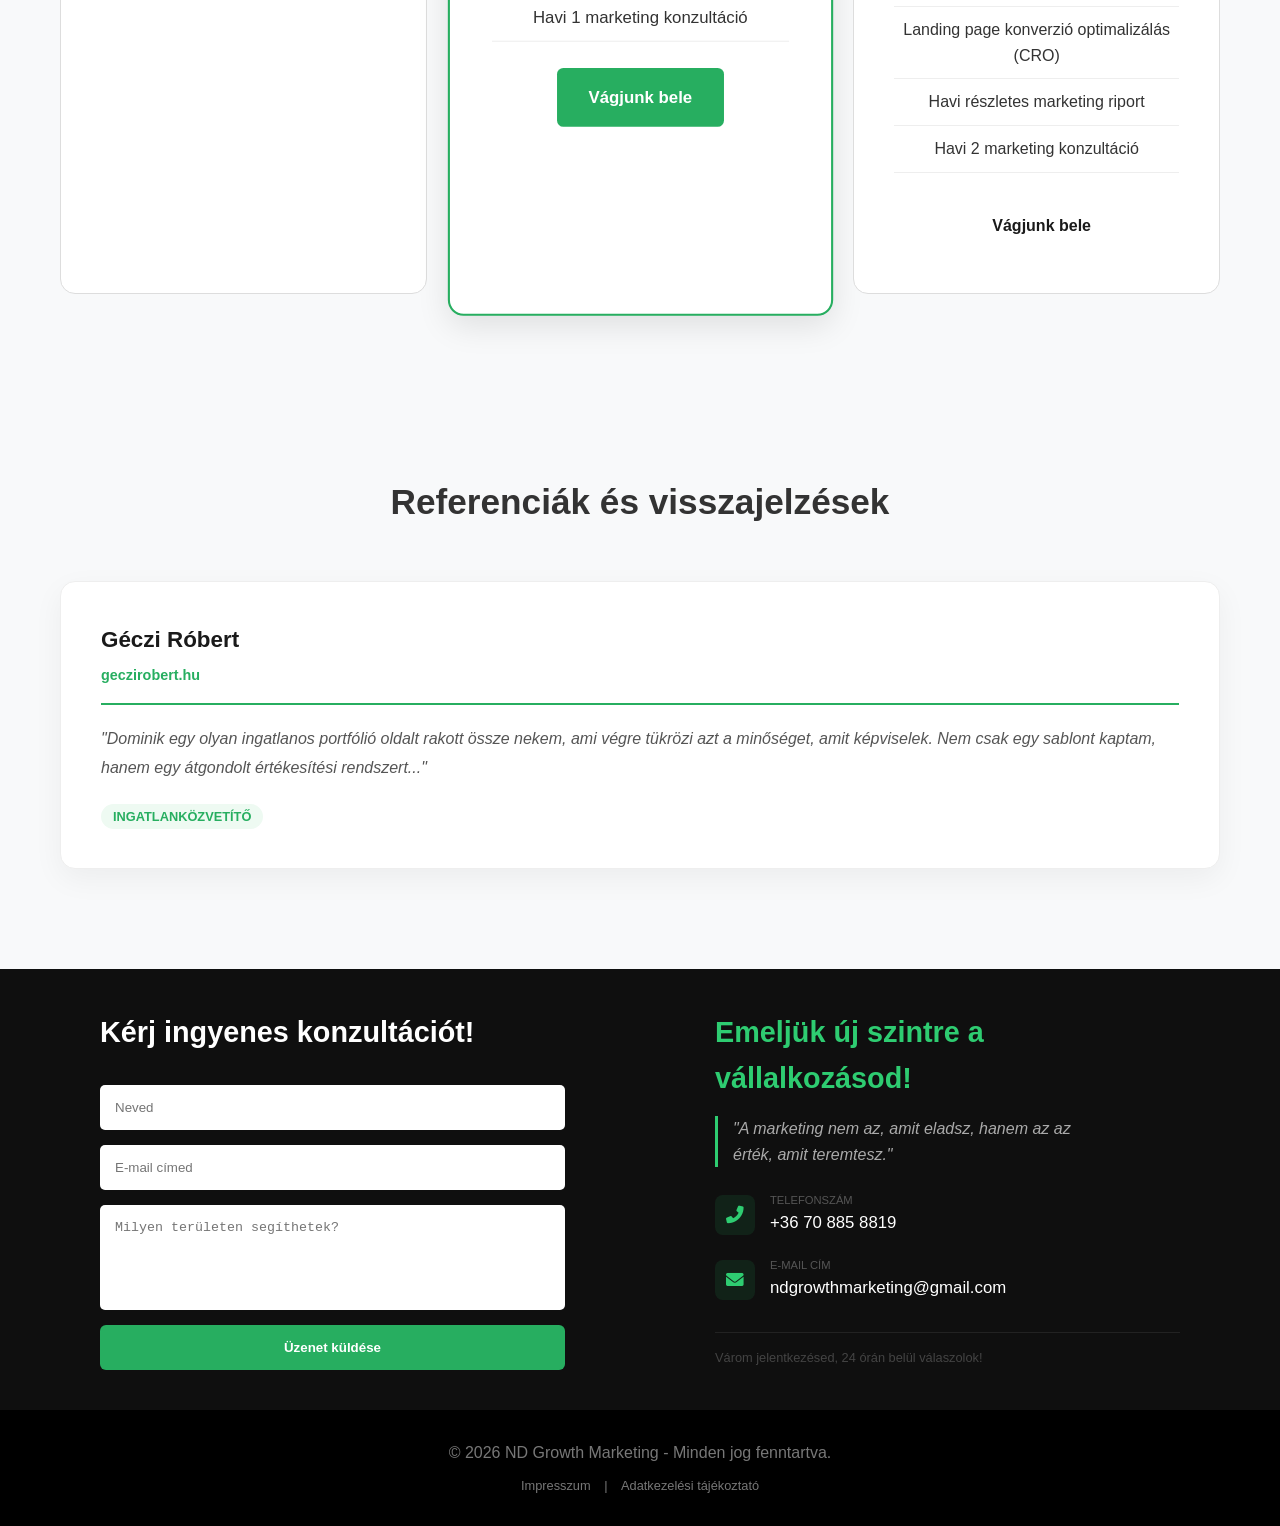
==== commit bf4229f5: "Add files via upload" ====
--- a/index.html
+++ b/index.html
@@ -14,15 +14,14 @@
         <div class="container">
             <a href="https://ndgrowthmarketing.hu" class="logo">ND <span>Growth Marketing</span></a>
             <div class="nav-right">
-<ul class="nav-links">
-    <li><a href="/#home">Kezdőlap</a></li>
-    <li><a href="/#services">Szolgáltatások</a></li>
-    <li><a href="/#pricing">Árak</a></li>
-    <li><a href="/#contact">Kapcsolat</a></li>
-    <li><a href="/#referenciak">Referenciák</a></li>
-</ul>
-
-<a href="/#contact" class="btn btn-nav">Ajánlatkérés</a>
+                <ul class="nav-links" id="nav-links">
+                     <li><a href="#home">Kezdőlap</a></li>
+                     <li><a href="#services">Szolgáltatások</a></li>
+                     <li><a href="#pricing">Árak</a></li>
+                     <li><a href="#contact">Kapcsolat</a></li>
+                     <li><a href="#referenciak">Referenciák</a></li>
+                </ul>
+                <a href="#contact" class="btn btn-nav">Ajánlatkérés</a>
                 <div class="burger" id="burger">
                     <div class="line1"></div>
                     <div class="line2"></div>
@@ -215,11 +214,11 @@
         <a href="#contact" class="btn btn-alt">Érdekel</a>
     </div>
 </div>  
-<section id="referenciak" class="testimonials" style="display: block;">
+</section>
+    <section id="referenciak" class="testimonials" style="display: block;">
         <div class="container">
             <h2 class="section-title">Referenciák és visszajelzések</h2>
             <div class="testimonials-grid">
-                
                 <div class="testi-card">
                     <div class="testi-header">
                         <div class="testi-info">
@@ -234,22 +233,6 @@
                         <span class="tag">Ingatlanközvetítő</span>
                     </div>
                 </div>
-
-                <div class="testi-card">
-                    <div class="testi-header">
-                        <div class="testi-info">
-                            <h3>Kovács Klaudia</h3>
-                            <a href="https://tiszatavi-vendeghazak.hu" target="_blank">tiszatavi-vendeghazak.hu</a>
-                        </div>
-                    </div>
-                    <div class="testi-body">
-                        <p>"A foglalási rendszer modernizálása és az új weboldalunk fantasztikus lett. Minden technikai részletre odafigyeltek, így a szezonunk sokkal gördülékenyebben indulhatott el."</p>
-                    </div>
-                    <div class="testi-footer">
-                        <span class="tag">Szállásadó</span>
-                    </div>
-                </div>
-
             </div>
         </div>
     </section>
@@ -309,4 +292,4 @@
 
     <script src="script.js"></script>
 </body>
-</html>
+</html>
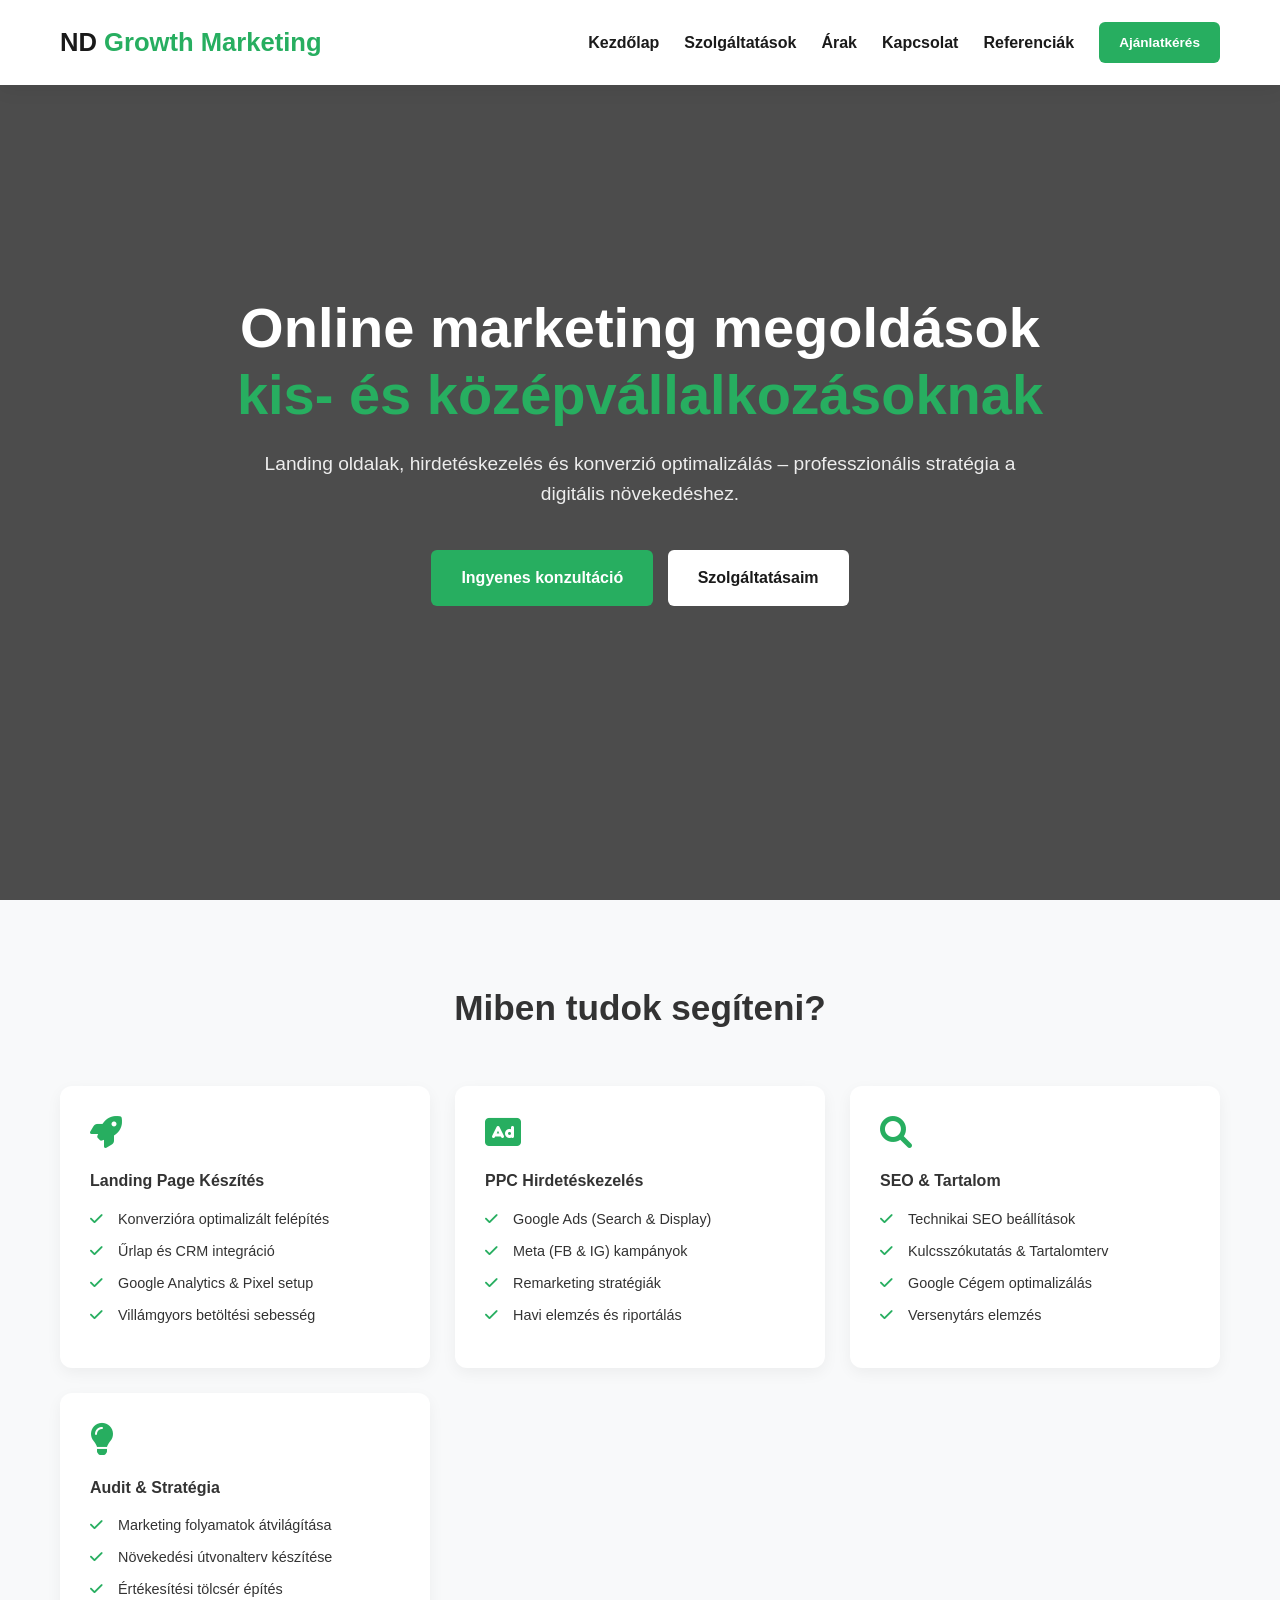
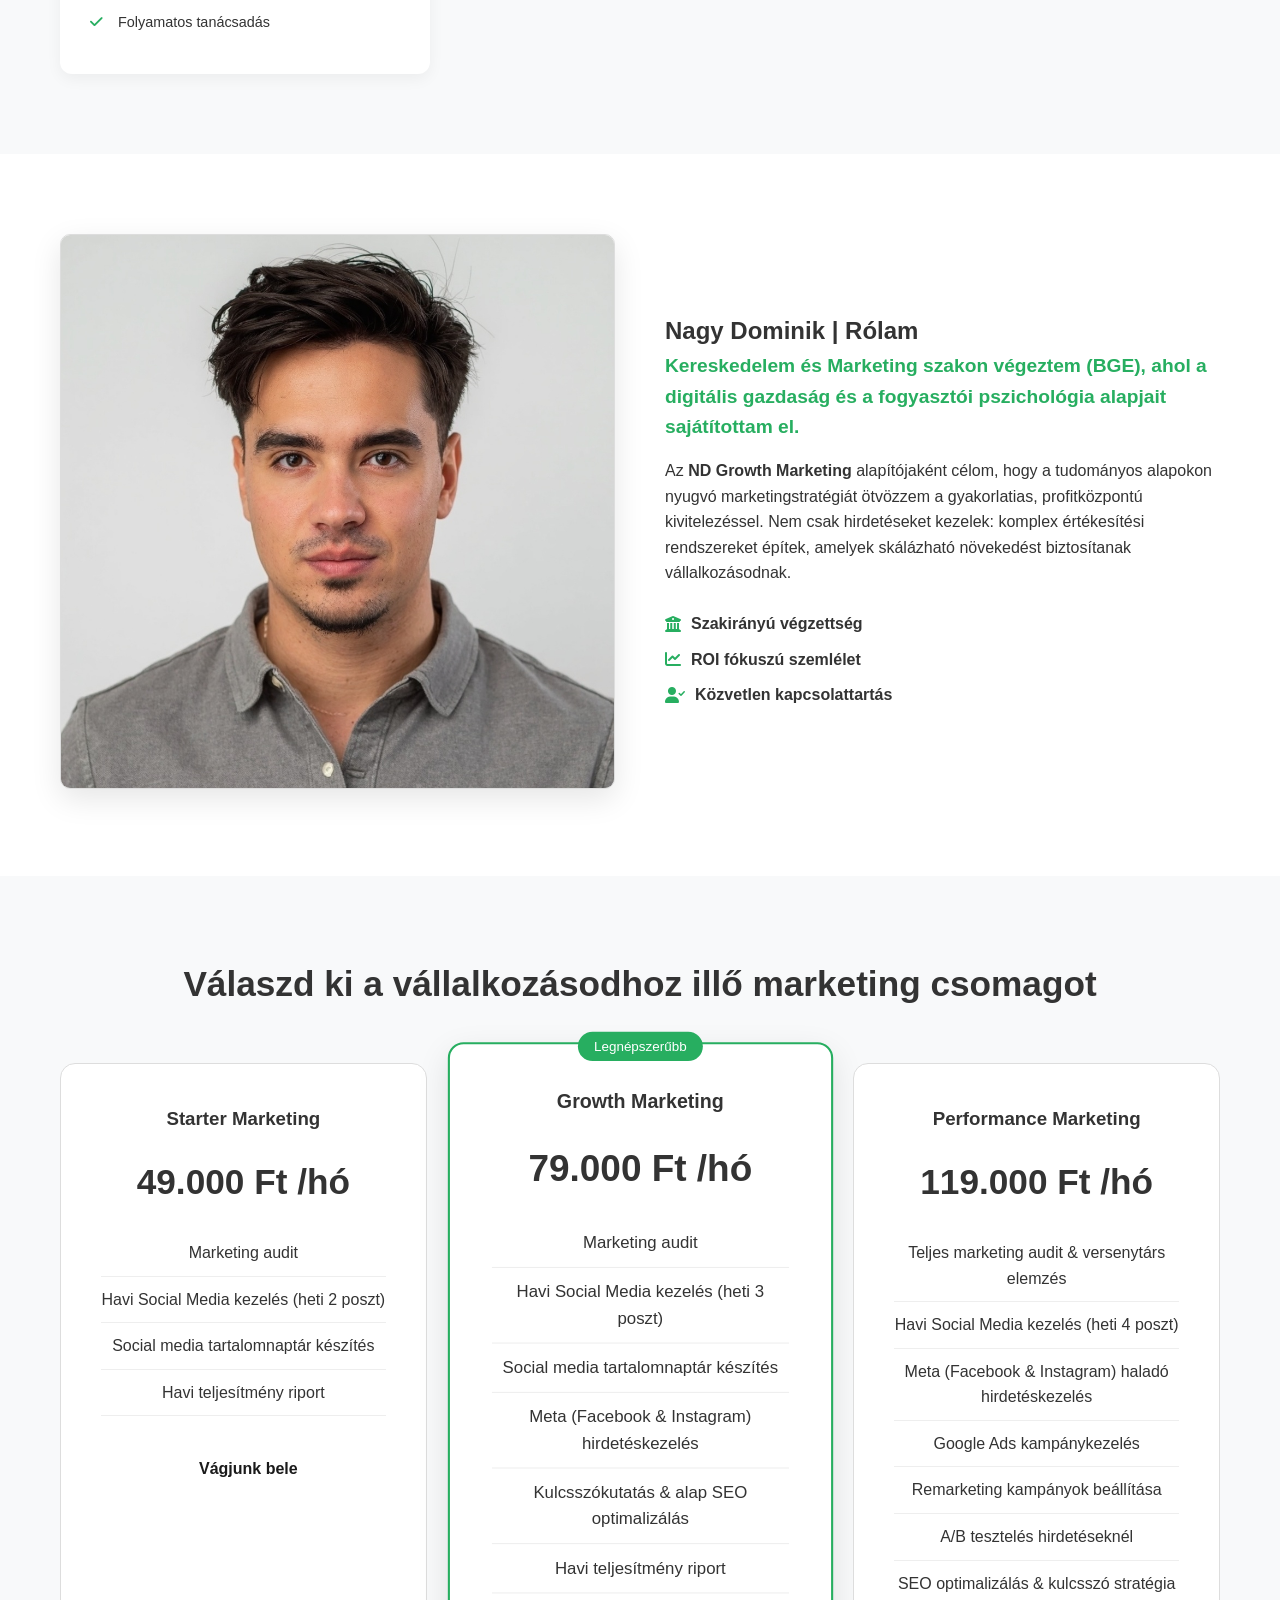
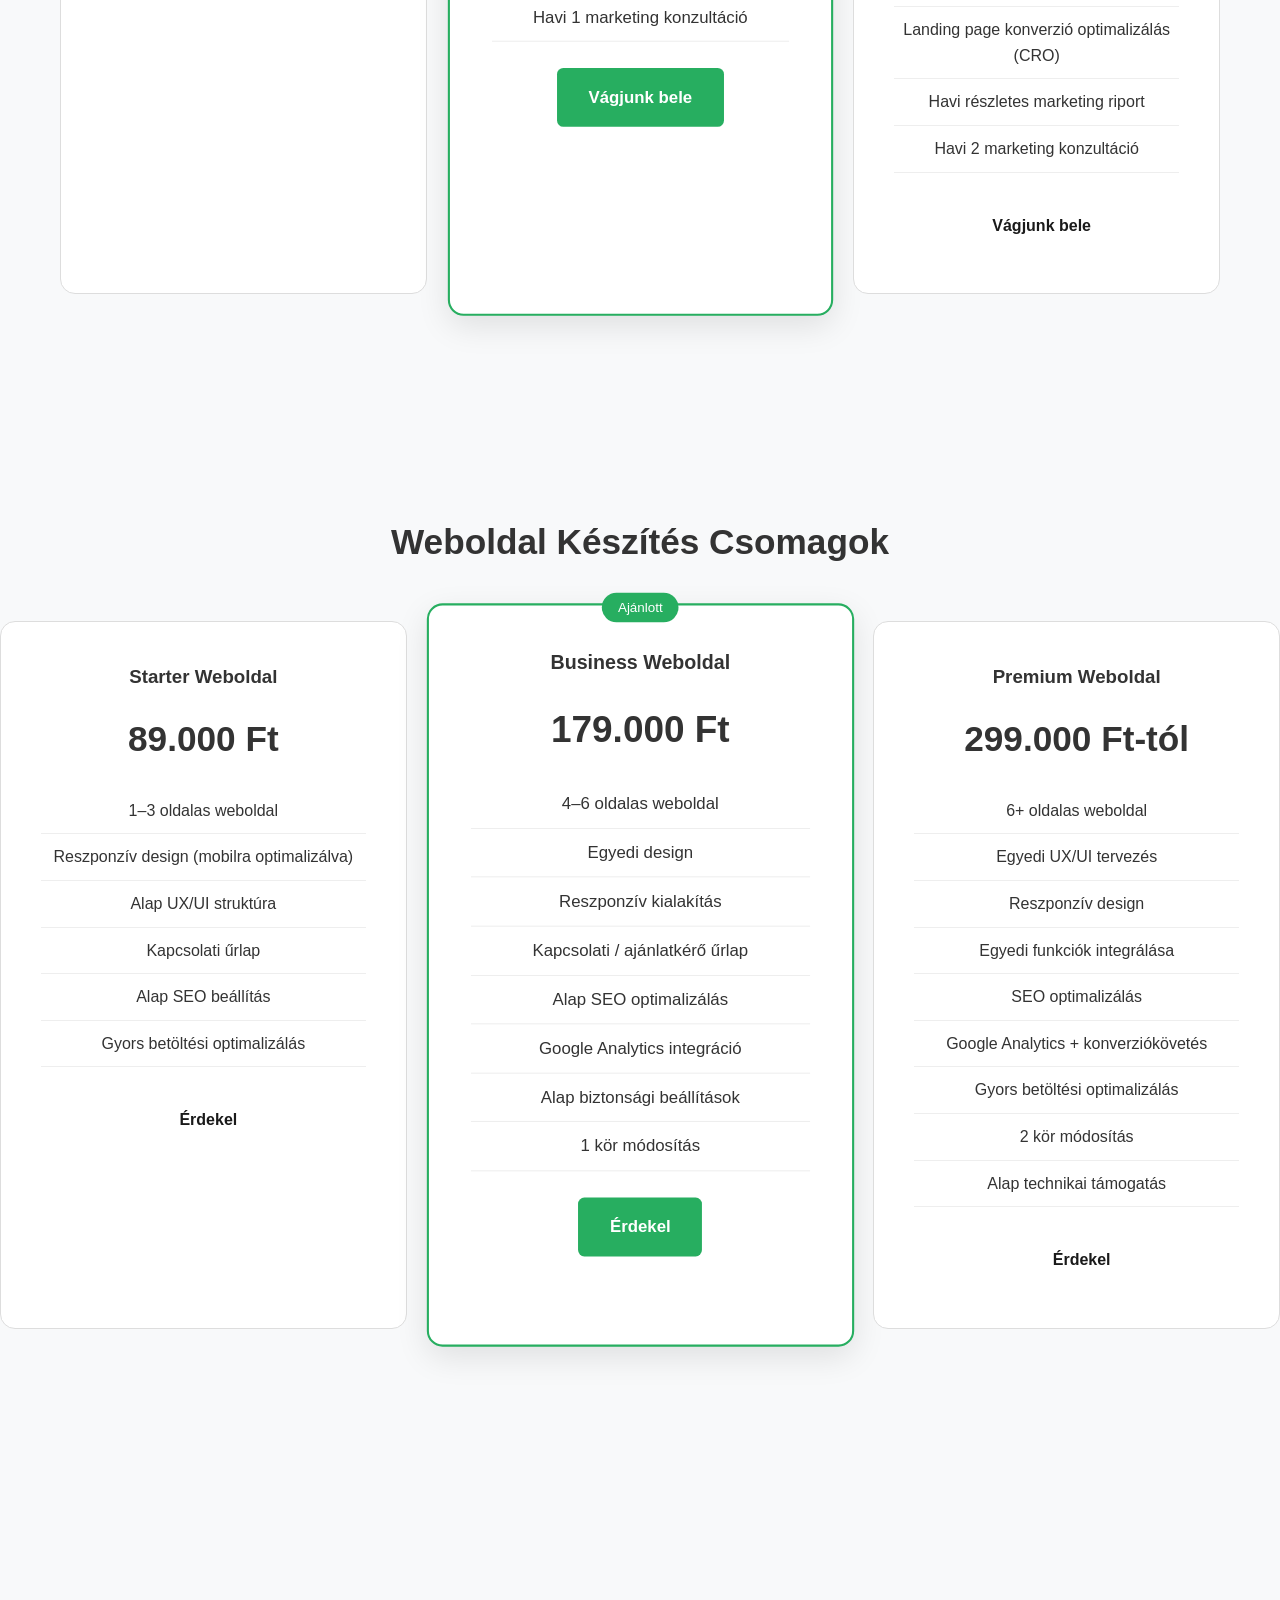
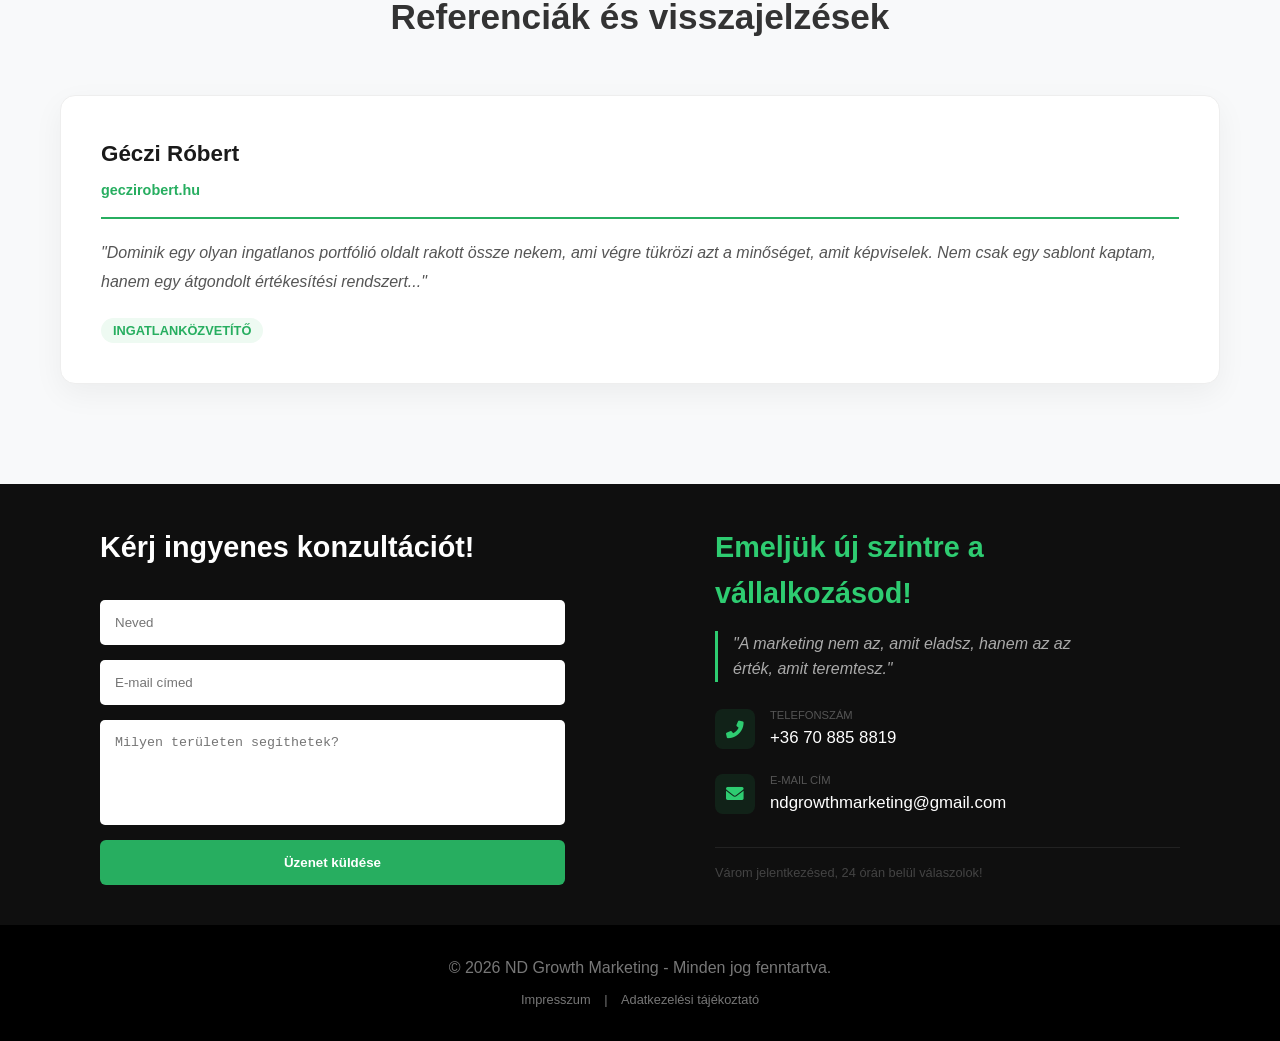
==== commit 020ca830: "Update index.html" ====
--- a/index.html
+++ b/index.html
@@ -163,7 +163,7 @@
             </div>
         </div>
     </section>
-    <section class="pricing" style="display: none;">
+    <section class="pricing">
   <h2 class="section-title" style="margin-top: 60px;">Weboldal Készítés Csomagok</h2>
 <div class="pricing-grid" style="margin-bottom: 80px;">
     <div class="price-card">
@@ -292,4 +292,4 @@
 
     <script src="script.js"></script>
 </body>
-</html>+</html>
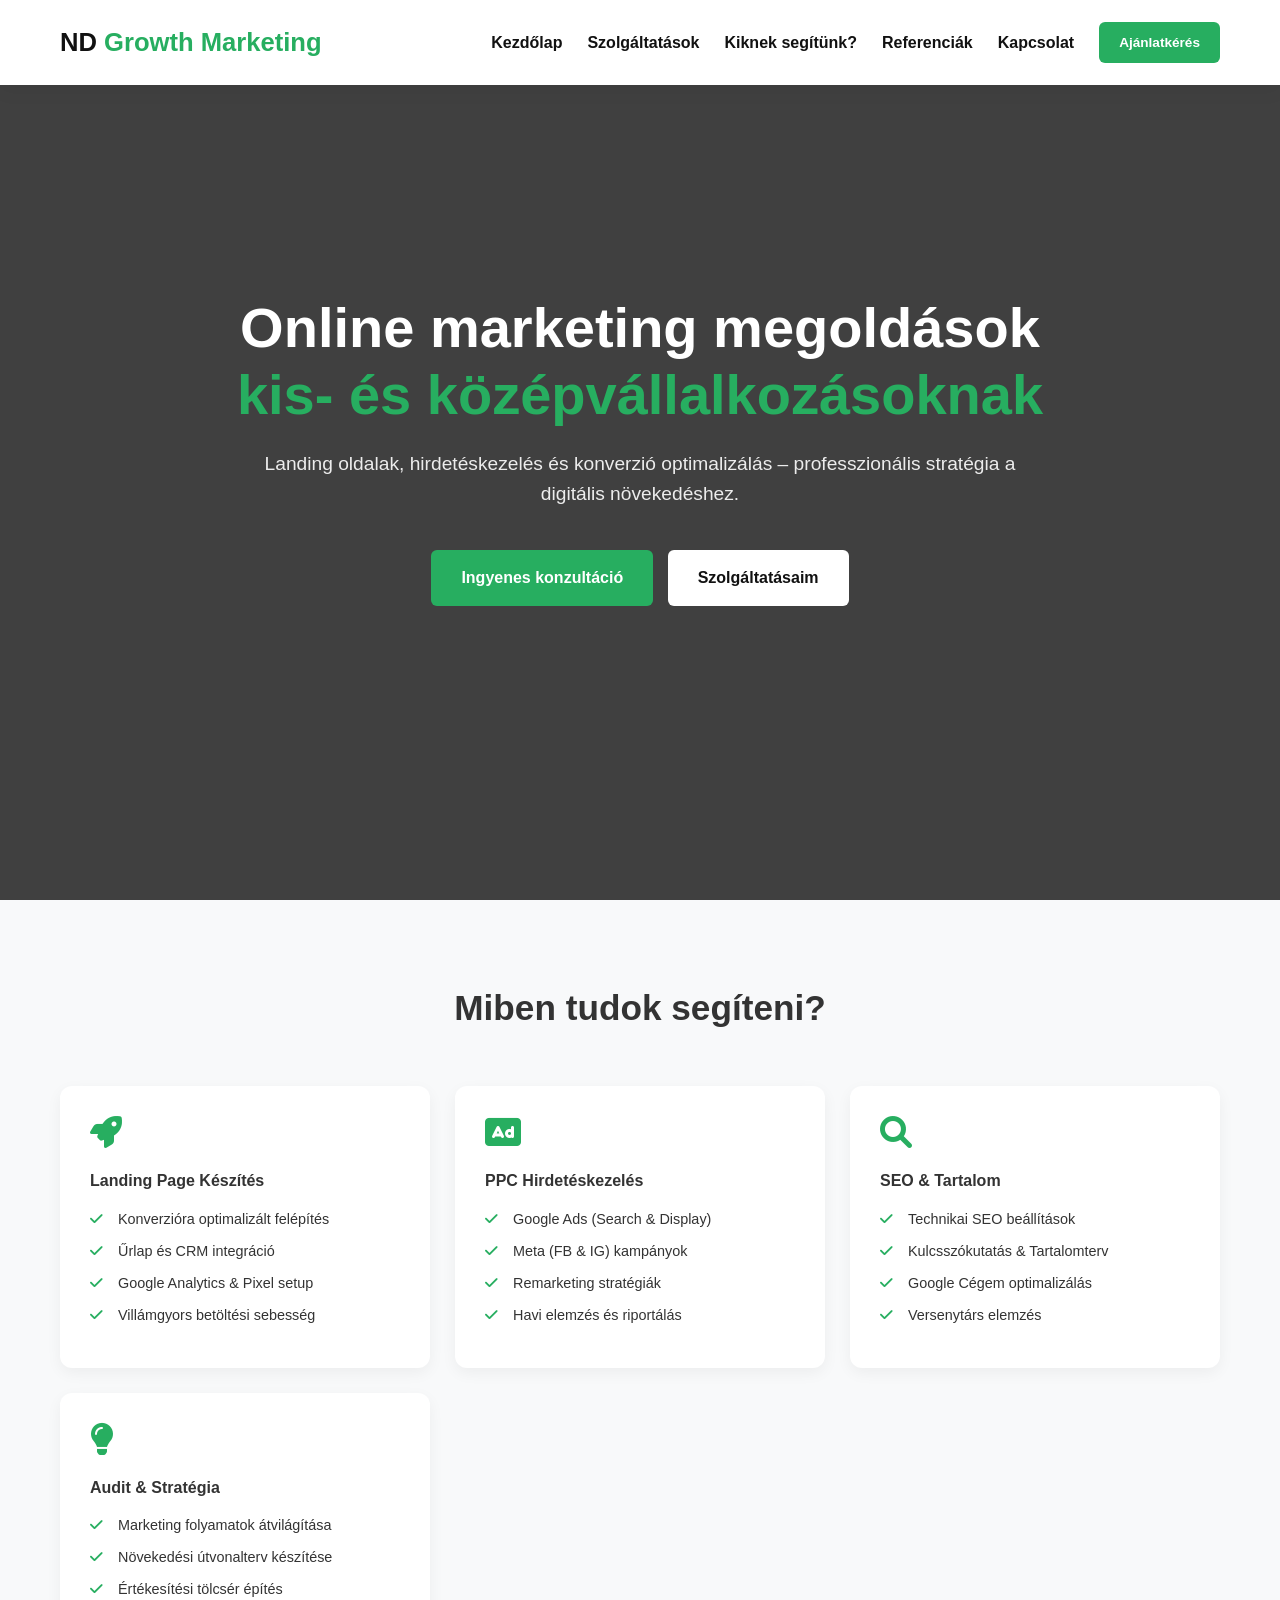
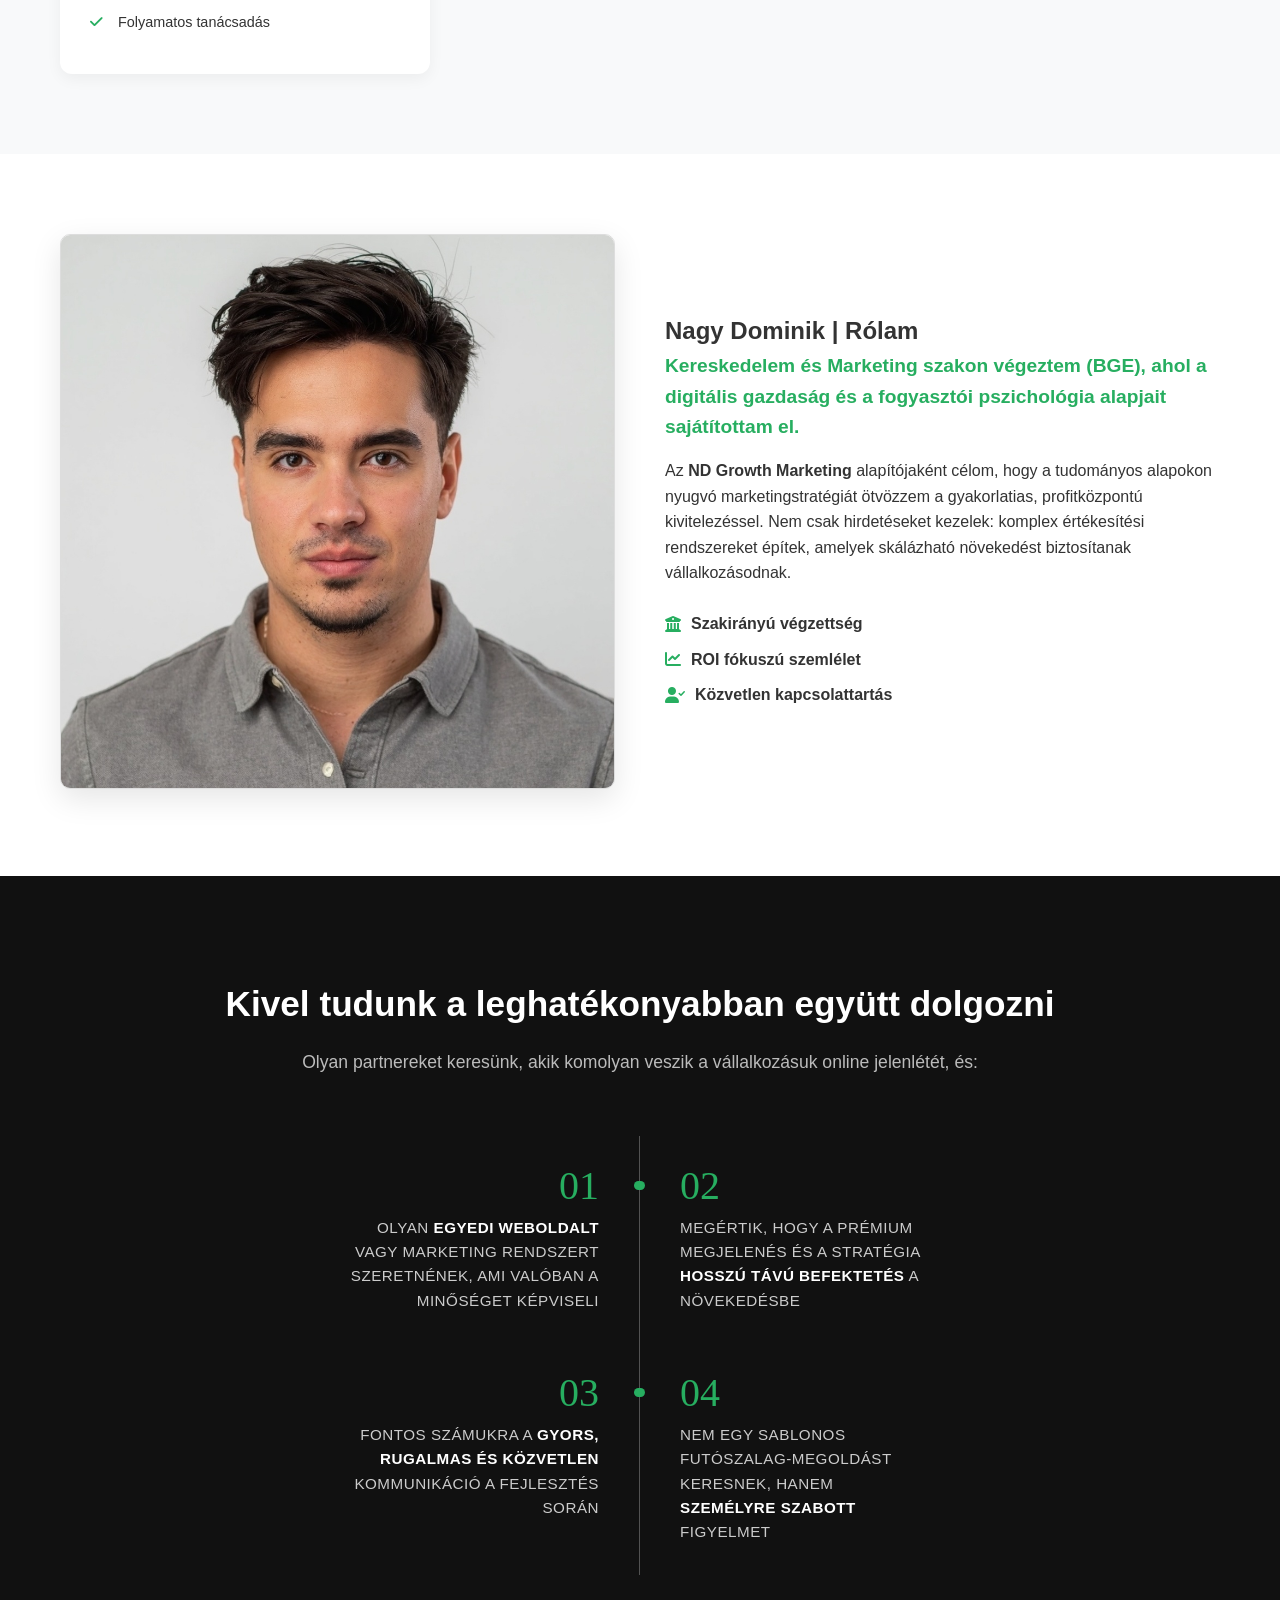
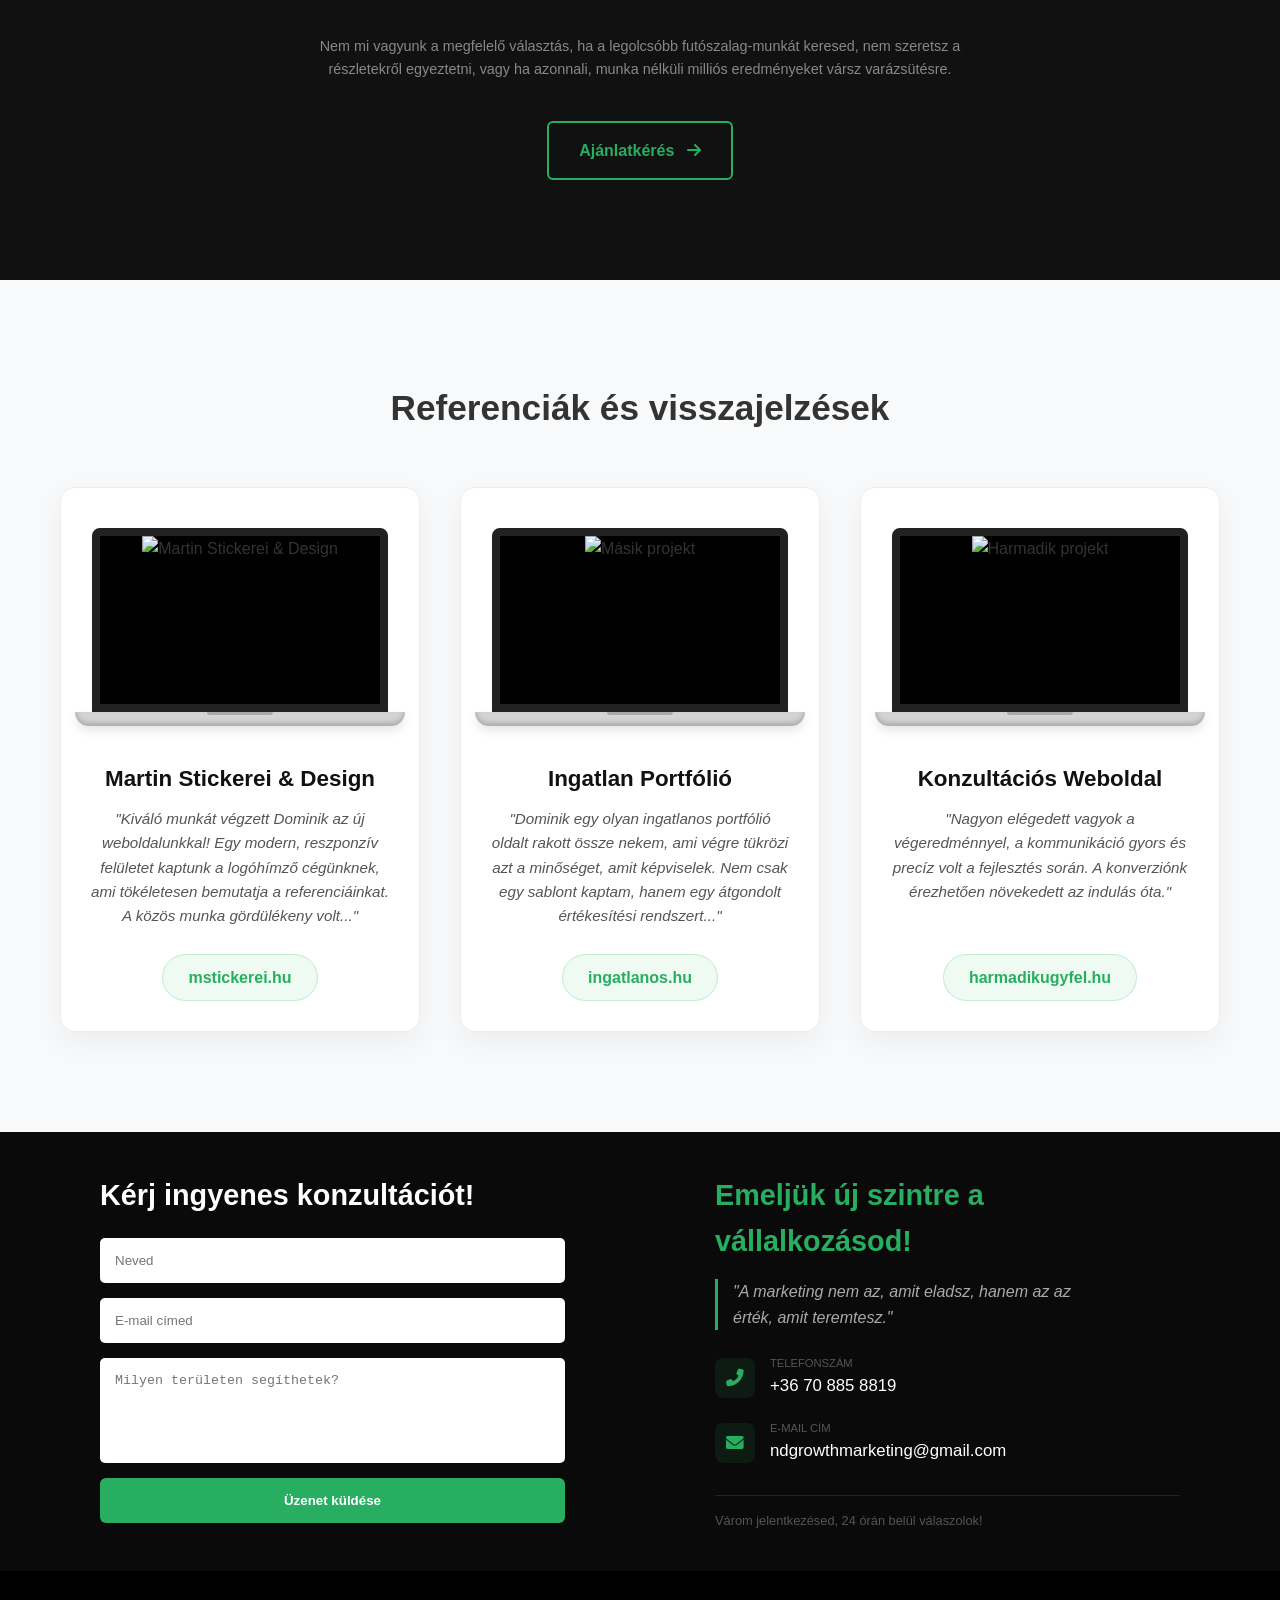
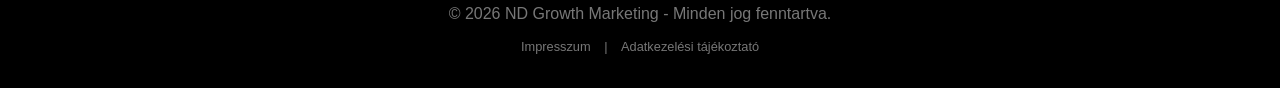
==== commit fe0bbef8: "Add files via upload" ====
--- a/index.html
+++ b/index.html
@@ -5,11 +5,13 @@
     <meta charset="UTF-8">
     <meta name="viewport" content="width=device-width, initial-scale=1.0">
     <title>ND Growth Marketing</title>
-    <link rel="stylesheet" href="style.css">
+    <!-- FIGYELEM: Ha nem frissül be, írd át a v=3 -ra a link végén! -->
+    <link rel="stylesheet" href="style.css?v=3">
     <link rel="stylesheet" href="https://cdnjs.cloudflare.com/ajax/libs/font-awesome/6.0.0/css/all.min.css">
 </head>
 <body>
 
+    <!-- NAVBAR -->
     <nav class="navbar">
         <div class="container">
             <a href="https://ndgrowthmarketing.hu" class="logo">ND <span>Growth Marketing</span></a>
@@ -17,9 +19,9 @@
                 <ul class="nav-links" id="nav-links">
                      <li><a href="#home">Kezdőlap</a></li>
                      <li><a href="#services">Szolgáltatások</a></li>
-                     <li><a href="#pricing">Árak</a></li>
+                     <li><a href="#ideal-client">Kiknek segítünk?</a></li>
+                     <li><a href="#referenciak">Referenciák</a></li>
                      <li><a href="#contact">Kapcsolat</a></li>
-                     <li><a href="#referenciak">Referenciák</a></li>
                 </ul>
                 <a href="#contact" class="btn btn-nav">Ajánlatkérés</a>
                 <div class="burger" id="burger">
@@ -31,6 +33,7 @@
         </div>
     </nav>
 
+    <!-- HERO SECTION -->
     <header id="home" class="hero">
         <div class="hero-overlay"></div>
         <div class="container">
@@ -45,6 +48,7 @@
         </div>
     </header>
 
+    <!-- SERVICES -->
     <section id="services" class="services">
         <div class="container">
             <h2 class="section-title">Miben tudok segíteni?</h2>
@@ -93,6 +97,7 @@
         </div>
     </section>
 
+    <!-- ABOUT -->
     <section id="about" class="about">
         <div class="container">
             <div class="about-grid">
@@ -113,173 +118,139 @@
         </div>
     </section>
 
-    <section id="pricing" class="pricing">
-        <div class="container">
-            <h2 class="section-title">Válaszd ki a vállalkozásodhoz illő marketing csomagot</h2>
-            <div class="pricing-grid">
-                <div class="price-card">
-                    <h3>Starter Marketing</h3>
-                    <p class="price-tag">49.000 Ft<span> /hó</span></p>
-                    <ul class="price-list">
-                        <li>Marketing audit</li>
-                        <li>Havi Social Media kezelés (heti 2 poszt)</li>
-                        <li>Social media tartalomnaptár készítés</li>
-                        <li>Havi teljesítmény riport</li>
-                    </ul>
-                    <a href="#contact" class="btn btn-alt">Vágjunk bele</a>
-                </div>
-                <div class="price-card featured">
-                    <div class="badge">Legnépszerűbb</div>
-                    <h3>Growth Marketing</h3>
-                    <p class="price-tag">79.000 Ft<span> /hó</span></p>
-                    <ul class="price-list">
-                        <li>Marketing audit</li>
-                        <li>Havi Social Media kezelés (heti 3 poszt)</li>
-                        <li>Social media tartalomnaptár készítés</li>
-                        <li>Meta (Facebook & Instagram) hirdetéskezelés</li>
-                        <li>Kulcsszókutatás & alap SEO optimalizálás</li>
-                        <li>Havi teljesítmény riport</li>
-                        <li>Havi 1 marketing konzultáció</li>
-                    </ul>
-                    <a href="#contact" class="btn">Vágjunk bele</a>
-                </div>
-                <div class="price-card">
-                    <h3>Performance Marketing</h3>
-                    <p class="price-tag">119.000 Ft<span> /hó</span></p>
-                    <ul class="price-list">
-                        <li>Teljes marketing audit & versenytárs elemzés</li>
-                        <li>Havi Social Media kezelés (heti 4 poszt)</li>
-                        <li>Meta (Facebook & Instagram) haladó hirdetéskezelés</li>
-                        <li>Google Ads kampánykezelés</li>
-                        <li>Remarketing kampányok beállítása</li>
-                        <li>A/B tesztelés hirdetéseknél</li>
-                        <li>SEO optimalizálás & kulcsszó stratégia</li>
-                        <li>Landing page konverzió optimalizálás (CRO)</li>
-                        <li>Havi részletes marketing riport</li>
-                        <li>Havi 2 marketing konzultáció</li>
-                    </ul>
-                    <a href="#contact" class="btn btn-alt">Vágjunk bele</a>
-                </div>
-            </div>
-        </div>
-    </section>
-    <section class="pricing">
-  <h2 class="section-title" style="margin-top: 60px;">Weboldal Készítés Csomagok</h2>
-<div class="pricing-grid" style="margin-bottom: 80px;">
-    <div class="price-card">
-        <h3>Starter Weboldal</h3>
-        <p class="price-tag">89.000 Ft</p>
-        <ul class="price-list">
-            <li>1–3 oldalas weboldal</li>
-            <li>Reszponzív design (mobilra optimalizálva)</li>
-            <li>Alap UX/UI struktúra</li>
-            <li>Kapcsolati űrlap</li>
-            <li>Alap SEO beállítás</li>
-            <li>Gyors betöltési optimalizálás</li>
-        </ul>
-        <a href="#contact" class="btn btn-alt">Érdekel</a>
-    </div>
-
-    <div class="price-card featured">
-        <div class="badge">Ajánlott</div>
-        <h3>Business Weboldal</h3>
-        <p class="price-tag">179.000 Ft</p>
-        <ul class="price-list">
-            <li>4–6 oldalas weboldal</li>
-            <li>Egyedi design</li>
-            <li>Reszponzív kialakítás</li>
-            <li>Kapcsolati / ajánlatkérő űrlap</li>
-            <li>Alap SEO optimalizálás</li>
-            <li>Google Analytics integráció</li>
-            <li>Alap biztonsági beállítások</li>
-            <li>1 kör módosítás</li>
-        </ul>
-        <a href="#contact" class="btn">Érdekel</a>
-    </div>
-
-    <div class="price-card">
-        <h3>Premium Weboldal</h3>
-        <p class="price-tag">299.000 Ft-tól</p>
-        <ul class="price-list">
-            <li>6+ oldalas weboldal</li>
-            <li>Egyedi UX/UI tervezés</li>
-            <li>Reszponzív design</li>
-            <li>Egyedi funkciók integrálása</li>
-            <li>SEO optimalizálás</li>
-            <li>Google Analytics + konverziókövetés</li>
-            <li>Gyors betöltési optimalizálás</li>
-            <li>2 kör módosítás</li>
-            <li>Alap technikai támogatás</li>
-        </ul>
-        <a href="#contact" class="btn btn-alt">Érdekel</a>
-    </div>
-</div>  
-</section>
-    <section id="referenciak" class="testimonials" style="display: block;">
+    <!-- KIVEL DOLGOZUNK ÁLTALÁBAN (Árak helyett) -->
+    <section id="ideal-client" class="ideal-client">
+        <div class="container">
+            <h2 class="section-title">Kivel tudunk a leghatékonyabban együtt dolgozni</h2>
+            <p class="ideal-subtitle">Olyan partnereket keresünk, akik komolyan veszik a vállalkozásuk online jelenlétét, és:</p>
+
+            <div class="ideal-grid-wrapper">
+                <div class="ideal-grid">
+                    <div class="ideal-item left">
+                        <div class="ideal-num">01</div>
+                        <p class="ideal-text">Olyan <strong>egyedi weboldalt</strong> vagy marketing rendszert szeretnének, ami valóban a minőséget képviseli</p>
+                    </div>
+                    <div class="ideal-item right">
+                        <div class="ideal-num">02</div>
+                        <p class="ideal-text">Megértik, hogy a prémium megjelenés és a stratégia <strong>hosszú távú befektetés</strong> a növekedésbe</p>
+                    </div>
+                    <div class="ideal-item left">
+                        <div class="ideal-num">03</div>
+                        <p class="ideal-text">Fontos számukra a <strong> gyors, rugalmas és közvetlen</strong> kommunikáció a fejlesztés során</p>
+                    </div>
+                    <div class="ideal-item right">
+                        <div class="ideal-num">04</div>
+                        <p class="ideal-text">Nem egy sablonos futószalag-megoldást keresnek, hanem <strong>személyre szabott</strong> figyelmet</p>
+                    </div>
+                </div>
+            </div>
+
+            <p class="ideal-disclaimer">Nem mi vagyunk a megfelelő választás, ha a legolcsóbb futószalag-munkát keresed, nem szeretsz a részletekről egyeztetni, vagy ha azonnali, munka nélküli milliós eredményeket vársz varázsütésre.</p>
+            
+            <a href="#contact" class="btn btn-outline">Ajánlatkérés <i class="fas fa-arrow-right" style="margin-left: 8px;"></i></a>
+        </div>
+    </section>
+
+    <!-- PORTFOLIO / REFERENCIÁK -->
+    <section id="referenciak" class="portfolio">
         <div class="container">
             <h2 class="section-title">Referenciák és visszajelzések</h2>
-            <div class="testimonials-grid">
-                <div class="testi-card">
-                    <div class="testi-header">
-                        <div class="testi-info">
-                            <h3>Géczi Róbert</h3>
-                            <a href="https://geczirobert.hu" target="_blank">geczirobert.hu</a>
-                        </div>
-                    </div>
-                    <div class="testi-body">
+            
+            <div class="portfolio-grid">
+                <!-- 1. Referencia kártya -->
+                <div class="portfolio-card">
+                    <div class="laptop-mockup">
+                        <div class="laptop-screen">
+                            <img src="mstickereireferencia.png" alt="Martin Stickerei & Design">
+                        </div>
+                        <div class="laptop-base"></div>
+                    </div>
+                    <div class="portfolio-info">
+                        <h3>Martin Stickerei & Design</h3>
+                        <p>"Kiváló munkát végzett Dominik az új weboldalunkkal! Egy modern, reszponzív felületet kaptunk a logóhímző cégünknek, ami tökéletesen bemutatja a referenciáinkat. A közös munka gördülékeny volt..."</p>
+                        <a href="https://mstickerei.hu" target="_blank" class="portfolio-link">mstickerei.hu</a>
+                    </div>
+                </div>
+
+                <!-- 2. Referencia kártya -->
+                <div class="portfolio-card">
+                    <div class="laptop-mockup">
+                        <div class="laptop-screen">
+                            <img src="https://images.unsplash.com/photo-1460925895917-afdab827c52f?auto=format&fit=crop&w=800&q=80" alt="Másik projekt">
+                        </div>
+                        <div class="laptop-base"></div>
+                    </div>
+                    <div class="portfolio-info">
+                        <h3>Ingatlan Portfólió</h3>
                         <p>"Dominik egy olyan ingatlanos portfólió oldalt rakott össze nekem, ami végre tükrözi azt a minőséget, amit képviselek. Nem csak egy sablont kaptam, hanem egy átgondolt értékesítési rendszert..."</p>
-                    </div>
-                    <div class="testi-footer">
-                        <span class="tag">Ingatlanközvetítő</span>
-                    </div>
-                </div>
-            </div>
-        </div>
-    </section>
-
+                        <a href="#" target="_blank" class="portfolio-link">ingatlanos.hu</a>
+                    </div>
+                </div>
+
+                <!-- 3. Referencia kártya -->
+                <div class="portfolio-card">
+                    <div class="laptop-mockup">
+                        <div class="laptop-screen">
+                            <img src="https://images.unsplash.com/photo-1522542550221-31fd19575a2d?auto=format&fit=crop&w=800&q=80" alt="Harmadik projekt">
+                        </div>
+                        <div class="laptop-base"></div>
+                    </div>
+                    <div class="portfolio-info">
+                        <h3>Konzultációs Weboldal</h3>
+                        <p>"Nagyon elégedett vagyok a végeredménnyel, a kommunikáció gyors és precíz volt a fejlesztés során. A konverziónk érezhetően növekedett az indulás óta."</p>
+                        <a href="#" target="_blank" class="portfolio-link">harmadikugyfel.hu</a>
+                    </div>
+                </div>
+            </div>
+        </div>
+    </section>
+
+    <!-- CONTACT -->
     <section id="contact" class="contact">
-    <div class="container">
-        <div class="contact-grid">
-            <div class="contact-form-wrapper">
-                <h2>Kérj ingyenes konzultációt!</h2>
-                <form class="contact-form">
-                    <input type="text" placeholder="Neved" required>
-                    <input type="email" placeholder="E-mail címed" required>
-                    <textarea placeholder="Milyen területen segíthetek?" rows="5" required></textarea>
-                    <button type="submit" class="btn">Üzenet küldése</button>
-                </form>
-            </div>
-
-            <div class="contact-info">
-                <div class="info-content">
-                    <h3>Emeljük új szintre a vállalkozásod!</h3>
-                    <p class="quote">"A marketing nem az, amit eladsz, hanem az az érték, amit teremtesz."</p>
-                    
-                    <div class="contact-details">
-                        <div class="detail-item">
-                            <i class="fas fa-phone-alt"></i>
-                            <div>
-                                <span>Telefonszám</span>
-                                <a href="tel:+36708858819">+36 70 885 8819</a>
+        <div class="container">
+            <div class="contact-grid">
+                <div class="contact-form-wrapper">
+                    <h2>Kérj ingyenes konzultációt!</h2>
+                    <form class="contact-form">
+                        <input type="text" placeholder="Neved" required>
+                        <input type="email" placeholder="E-mail címed" required>
+                        <textarea placeholder="Milyen területen segíthetek?" rows="5" required></textarea>
+                        <button type="submit" class="btn">Üzenet küldése</button>
+                    </form>
+                </div>
+
+                <div class="contact-info">
+                    <div class="info-content">
+                        <h3>Emeljük új szintre a vállalkozásod!</h3>
+                        <p class="quote">"A marketing nem az, amit eladsz, hanem az az érték, amit teremtesz."</p>
+                        
+                        <div class="contact-details">
+                            <div class="detail-item">
+                                <i class="fas fa-phone-alt"></i>
+                                <div>
+                                    <span>Telefonszám</span>
+                                    <a href="tel:+36708858819">+36 70 885 8819</a>
+                                </div>
                             </div>
-                        </div>
-                        <div class="detail-item">
-                            <i class="fas fa-envelope"></i>
-                            <div>
-                                <span>E-mail cím</span>
-                                <a href="mailto:ndgrowthmarketing@gmail.com">ndgrowthmarketing@gmail.com</a>
+                            <div class="detail-item">
+                                <i class="fas fa-envelope"></i>
+                                <div>
+                                    <span>E-mail cím</span>
+                                    <a href="mailto:ndgrowthmarketing@gmail.com">ndgrowthmarketing@gmail.com</a>
+                                </div>
                             </div>
                         </div>
-                    </div>
-
-                    <div class="info-footer">
-                        <p>Várom jelentkezésed, 24 órán belül válaszolok!</p>
-                    </div>
-                </div>
-            </div>
-        </div>
-    </div>
-</section>
+
+                        <div class="info-footer">
+                            <p>Várom jelentkezésed, 24 órán belül válaszolok!</p>
+                        </div>
+                    </div>
+                </div>
+            </div>
+        </div>
+    </section>
+
+    <!-- FOOTER -->
     <footer>
         <div class="container">
             <p>&copy; 2026 ND Growth Marketing - Minden jog fenntartva.</p>
@@ -292,4 +263,4 @@
 
     <script src="script.js"></script>
 </body>
-</html>
+</html>
--- a/style.css
+++ b/style.css
@@ -1,7 +1,7 @@
 :root {
     --primary: #27ae60;
     --primary-hover: #219150;
-    --dark: #1a1a1a;
+    --dark: #111111; /* Egy picit sötétebb, elegánsabb fekete */
     --light: #ffffff;
     --bg-gray: #f8f9fa;
     --text: #333;
@@ -32,7 +32,7 @@
     background-size: cover; background-position: center; background-attachment: fixed;
     display: flex; align-items: center; color: white; text-align: center;
 }
-.hero-overlay { position: absolute; top: 0; left: 0; width: 100%; height: 100%; background: rgba(0, 0, 0, 0.7); z-index: 1; }
+.hero-overlay { position: absolute; top: 0; left: 0; width: 100%; height: 100%; background: rgba(0, 0, 0, 0.75); z-index: 1; }
 .hero .container { position: relative; z-index: 2; }
 .hero h1 { font-size: clamp(2rem, 5vw, 3.5rem); line-height: 1.2; margin-bottom: 20px; }
 .hero h1 span { color: var(--primary); }
@@ -44,38 +44,21 @@
 .btn-nav { padding: 10px 20px; font-size: 0.85rem; }
 .btn:hover { transform: translateY(-3px); box-shadow: 0 5px 15px rgba(39, 174, 96, 0.3); }
 
+/* Outline gomb az Ideális Ügyfél szekcióhoz */
+.btn-outline { background: transparent; border: 2px solid var(--primary); color: var(--primary); }
+.btn-outline:hover { background: var(--primary); color: white; }
+
 /* Services */
 .services { padding: 80px 0; background: var(--bg-gray); }
 .section-title { text-align: center; font-size: 2.2rem; margin-bottom: 50px; }
 .services-grid { display: grid; grid-template-columns: repeat(auto-fit, minmax(280px, 1fr)); gap: 25px; }
 .service-card { background: white; padding: 30px; border-radius: 12px; transition: 0.3s; box-shadow: 0 5px 15px rgba(0,0,0,0.05); }
-
-/* Csak a kártya tetején lévő nagy ikon */
 .service-card > i { font-size: 2rem; color: var(--primary); margin-bottom: 20px; display: block; }
-
 .service-card ul { list-style: none; margin-top: 15px; padding: 0; }
-
-/* A felsorolás elemei - Itt történik a javítás */
-.service-card li { 
-    font-size: 0.9rem; 
-    margin-bottom: 12px; 
-    display: flex; 
-    align-items: flex-start; /* Az ikon a szöveg első sorához igazodik */
-    gap: 10px;
-    line-height: 1.4;
-}
-
-/* Kifejezetten a kis pipák (ikonok a listában) */
-.service-card li i { 
-    font-size: 0.9rem; 
-    color: var(--primary); 
-    margin: 0; /* Töröljük a globális margint! */
-    padding-top: 3px; /* Finomhangolás, hogy pontosan a betű közepén legyen */
-    min-width: 18px;
-    display: inline-block;
-}
-
-/* About - Javított kép és sorrend */
+.service-card li { font-size: 0.9rem; margin-bottom: 12px; display: flex; align-items: flex-start; gap: 10px; line-height: 1.4; }
+.service-card li i { font-size: 0.9rem; color: var(--primary); margin: 0; padding-top: 3px; min-width: 18px; display: inline-block; }
+
+/* About */
 .about { padding: 80px 0; }
 .about-grid { display: grid; grid-template-columns: 1fr 1fr; gap: 50px; align-items: center; }
 .about-img img { width: 100%; border-radius: 10px; border: 1px solid #ddd; box-shadow: 0 10px 30px rgba(0,0,0,0.1); }
@@ -84,22 +67,6 @@
 .trust-box { margin-bottom: 10px; font-weight: 600; display: flex; align-items: center; gap: 10px; }
 .trust-box i { color: var(--primary); }
 
-/* Pricing */
-.pricing { padding: 80px 0; background: var(--bg-gray); }
-.pricing-grid { display: grid; grid-template-columns: repeat(auto-fit, minmax(300px, 1fr)); gap: 30px; }
-.price-card { background: white; padding: 40px; border-radius: 15px; text-align: center; position: relative; border: 1px solid #ddd; }
-.price-card.featured { border: 2px solid var(--primary); box-shadow: 0 10px 30px rgba(0,0,0,0.1); transform: scale(1.05); }
-.badge { position: absolute; top: -12px; left: 50%; transform: translateX(-50%); background: var(--primary); color: white; padding: 4px 15px; border-radius: 20px; font-size: 0.8rem; }
-.price-tag { font-size: 2.2rem; font-weight: 800; margin: 20px 0; }
-.price-list { list-style: none; margin-bottom: 25px; }
-.price-list li { padding: 10px 0; border-bottom: 1px solid #eee; }
-
-/* Contact */
-.contact { padding: 80px 0; background: var(--dark); color: white; text-align: center; }
-.contact-box { max-width: 600px; margin: 0 auto; }
-.contact-form { margin-top: 30px; display: flex; flex-direction: column; gap: 15px; }
-.contact-form input, .contact-form textarea { padding: 15px; border-radius: 5px; border: none; width: 100%; resize:none;}
-
 /* Side Menu Mobilon */
 .burger { display: none; cursor: pointer; z-index: 1100; }
 .burger div { width: 25px; height: 3px; background: var(--dark); margin: 5px; transition: 0.3s; }
@@ -115,99 +82,298 @@
     .nav-links li a { font-size: 1.5rem; margin-left: 0; }
     .burger { display: block; }
     .btn-nav { display: none; }
-    
     .about-grid { grid-template-columns: 1fr; }
-    .about-img { order: -1; max-width: 500px; margin: 0 auto; } /* Kép felülre */
-}
-
+    .about-img { order: -1; max-width: 500px; margin: 0 auto; }
+}
 @media (max-width: 600px) {
     .hero-btns { display: flex; flex-direction: column; align-items: center; gap: 15px; }
-    .btn { width: 90%; margin-left: 0 !important; } /* Gombok középen, egyforma szélesen */
-    .price-card.featured { transform: scale(1); }
-}
-
-footer { background: #000; color: #777; text-align: center; padding: 30px 0; }
-/* Névjegykártyák */
-.testimonials {
+    .btn { width: 90%; margin-left: 0 !important; }
+}
+
+
+/* =========================================
+   IDEÁLIS ÜGYFÉL (ÁRAK HELYETT)
+========================================= */
+.ideal-client {
+    padding: 100px 0;
+    background: var(--dark); 
+    color: white;
+    text-align: center;
+}
+
+.ideal-client .section-title {
+    color: white;
+    margin-bottom: 15px;
+}
+
+.ideal-subtitle {
+    font-size: 1.1rem;
+    color: #bbb;
+    margin-bottom: 60px;
+}
+
+.ideal-grid-wrapper {
+    max-width: 800px;
+    margin: 0 auto 60px auto;
+}
+
+/* Osztott Grid háló */
+.ideal-grid {
+    display: grid;
+    grid-template-columns: 1fr 1fr;
+    position: relative;
+}
+
+.ideal-item {
+    padding: 30px 40px;
+    position: relative;
+    display: flex;
+    flex-direction: column;
+}
+
+/* Bal oldali elemek jobbra igazítva */
+.ideal-item.left {
+    text-align: right;
+    align-items: flex-end;
+    border-right: 1px solid rgba(255, 255, 255, 0.15); /* Ez adja a középső vonalat */
+}
+
+/* Jobb oldali elemek balra igazítva */
+.ideal-item.right {
+    text-align: left;
+    align-items: flex-start;
+    border-left: 1px solid rgba(255, 255, 255, 0.15);
+    margin-left: -1px; /* Fedi a vonalakat */
+}
+
+/* Pöttyök a vonalon */
+.ideal-item.left::after {
+    content: '';
+    position: absolute;
+    top: 45px;
+    right: -4px; /* Középre a vonalra */
+    width: 9px;
+    height: 9px;
+    background: var(--primary);
+    border-radius: 50%;
+}
+.ideal-item.right::after {
+    content: '';
+    position: absolute;
+    top: 45px;
+    left: -4px; /* Középre a vonalra */
+    width: 9px;
+    height: 9px;
+    background: var(--primary);
+    border-radius: 50%;
+}
+
+.ideal-num {
+    font-size: 2.5rem;
+    font-weight: 300;
+    color: var(--primary);
+    margin-bottom: 10px;
+    line-height: 1;
+    font-family: 'Times New Roman', serif; /* Elegáns szám stílus, mint a képen */
+}
+
+.ideal-text {
+    color: #ccc;
+    font-size: 0.95rem;
+    max-width: 250px;
+    line-height: 1.6;
+    text-transform: uppercase;
+    letter-spacing: 0.5px;
+}
+.ideal-text strong {
+    color: white;
+    font-weight: 700;
+}
+
+.ideal-disclaimer {
+    max-width: 700px;
+    margin: 0 auto 40px auto;
+    color: #888;
+    font-size: 0.9rem;
+    line-height: 1.6;
+}
+
+/* Mobil reszponzivitás az ideális ügyfélhez */
+@media (max-width: 768px) {
+    .ideal-grid {
+        grid-template-columns: 1fr;
+    }
+    /* Vonal áthelyezése balra */
+    .ideal-item.left, .ideal-item.right {
+        text-align: left;
+        align-items: flex-start;
+        border-right: none;
+        border-left: 1px solid rgba(255, 255, 255, 0.15);
+        padding: 30px 20px 30px 40px;
+        margin-left: 20px;
+    }
+    /* Pöttyök balra */
+    .ideal-item.left::after, .ideal-item.right::after {
+        left: -5px;
+        right: auto;
+    }
+    .ideal-text {
+        max-width: 100%;
+    }
+}
+
+
+/* =========================================
+   PORTFÓLIÓ / REFERENCIÁK (LAPTOP DESIGN)
+========================================= */
+.portfolio {
     padding: 100px 0;
     background: var(--bg-gray);
 }
 
-.testimonials-grid {
+.portfolio-grid {
     display: grid;
-    grid-template-columns: repeat(auto-fit, minmax(350px, 1fr));
-    gap: 30px;
-}
-
-.testi-card {
+    grid-template-columns: repeat(3, 1fr);
+    gap: 40px;
+    margin-top: 40px;
+}
+
+.portfolio-card {
     background: white;
-    padding: 40px;
+    padding: 30px 15px; 
     border-radius: 15px;
     box-shadow: 0 10px 30px rgba(0,0,0,0.05);
-    transition: transform 0.3s ease;
+    transition: transform 0.3s ease, box-shadow 0.3s ease;
     border: 1px solid #eee;
     display: flex;
     flex-direction: column;
-}
-
-.testi-card:hover {
-    transform: translateY(-10px);
-}
-
-.testi-header {
-    margin-bottom: 20px;
-    border-bottom: 2px solid var(--primary);
-    padding-bottom: 15px;
-}
-
-.testi-info h3 {
+    align-items: center;
+    text-align: center;
+}
+
+.portfolio-card:hover {
+    transform: translateY(-8px);
+    box-shadow: 0 15px 40px rgba(0,0,0,0.1);
+}
+
+.laptop-mockup {
+    width: 90%; 
+    max-width: none; 
+    margin: 10px auto 35px auto;
+}
+
+.laptop-screen {
+    width: 100%;
+    aspect-ratio: 16 / 10;
+    background: #000;
+    border: 8px solid #222; 
+    border-radius: 8px 8px 0 0;
+    position: relative;
+    overflow: hidden;
+}
+
+.laptop-screen img {
+    width: 100%;
+    height: 100%;
+    object-fit: cover;
+    object-position: top; 
+    transition: object-position 4s ease; 
+}
+
+.portfolio-card:hover .laptop-screen img {
+    object-position: bottom; 
+}
+
+.laptop-base {
+    width: 112%; 
+    height: 14px;
+    background: #d4d4d4; 
+    border-radius: 0 0 15px 15px;
+    margin-left: -6%; 
+    position: relative;
+    box-shadow: inset 0 -3px 5px rgba(0,0,0,0.2), 0 5px 10px rgba(0,0,0,0.1);
+}
+
+.laptop-base::after {
+    content: '';
+    position: absolute;
+    top: 0;
+    left: 50%;
+    transform: translateX(-50%);
+    width: 20%;
+    height: 3px;
+    background: #a9a9a9;
+    border-radius: 0 0 5px 5px;
+}
+
+.portfolio-info {
+    display: flex;
+    flex-direction: column;
+    flex-grow: 1;
+    width: 100%;
+    padding: 0 15px; 
+}
+
+.portfolio-info h3 {
     font-size: 1.4rem;
     color: var(--dark);
-    margin-bottom: 5px;
-}
-
-.testi-info a {
-    color: var(--primary);
-    text-decoration: none;
-    font-weight: 600;
-    font-size: 0.9rem;
-}
-
-.testi-body p {
+    margin-bottom: 10px;
+}
+
+.portfolio-info p {
+    font-size: 0.95rem;
+    color: #555;
+    line-height: 1.6;
+    margin-bottom: 25px;
+    flex-grow: 1; 
     font-style: italic;
-    color: #555;
-    line-height: 1.8; /* Kényelmes olvashatóság a hosszú szöveghez */
-    margin-bottom: 20px;
-}
-
-.testi-footer {
-    margin-top: auto;
-}
-
-.tag {
+}
+
+.portfolio-link {
+    display: inline-block;
     background: #eefaf2;
     color: var(--primary);
-    padding: 5px 12px;
+    padding: 10px 25px;
     border-radius: 50px;
-    font-size: 0.8rem;
     font-weight: 700;
-    text-transform: uppercase;
-}
-
-/* Mobilos nézet */
-@media (max-width: 480px) {
-    .testi-card { padding: 25px; }
-}
-/* Kapcsolat szekció - Széles elrendezés */
+    text-decoration: none;
+    transition: 0.3s;
+    border: 1px solid rgba(39, 174, 96, 0.2);
+    align-self: center; 
+}
+
+.portfolio-link:hover {
+    background: var(--primary);
+    color: white;
+}
+
+@media (max-width: 992px) {
+    .portfolio-grid {
+        grid-template-columns: repeat(2, 1fr);
+        gap: 30px;
+    }
+}
+@media (max-width: 600px) {
+    .portfolio-grid {
+        grid-template-columns: 1fr;
+    }
+    .portfolio-card {
+        padding: 30px 15px;
+    }
+}
+
+/* =========================================
+   KAPCSOLAT SZEKCIÓ
+========================================= */
 .contact {
-    padding: 40px 0; /* Minimálisra vett magasság */
-    background: #0f0f0f;
+    padding: 40px 0; 
+    background: #0a0a0a;
+    color: white;
 }
 
 .contact-grid {
     display: grid;
     grid-template-columns: 1fr 1fr;
-    /* Itt a lényeg: a gap tolja szét a két oldalt, a max-width pedig engedi szélesre */
     gap: 150px; 
     align-items: start;
     max-width: 1200px; 
@@ -215,117 +381,41 @@
     padding: 0 40px;
 }
 
-/* Bal oldal - Form */
-.contact-form-wrapper {
-    text-align: left;
-}
-
-.contact-form-wrapper h2 {
-    font-size: 1.8rem;
-    margin-bottom: 20px;
-    color: #fff;
-}
-
-/* Jobb oldal - Minden kényszerítve balra */
-.contact-info {
-    text-align: left; 
-    display: flex;
-    flex-direction: column;
-    align-items: flex-start; /* Ez tolja az egészet a saját térfelének a bal szélére */
-}
-
-.info-content {
-    width: 100%;
-    text-align: left;
-}
-
-.info-content h3 {
-    font-size: 1.8rem;
-    color: #2ecc71;
-    margin: 0 0 15px 0;
-    text-align: left;
-}
+.contact-form-wrapper { text-align: left; }
+.contact-form-wrapper h2 { font-size: 1.8rem; margin-bottom: 20px; color: #fff; }
+.contact-form { display: flex; flex-direction: column; gap: 15px; }
+.contact-form input, .contact-form textarea { padding: 15px; border-radius: 5px; border: none; width: 100%; resize:none; }
+
+.contact-info { text-align: left; display: flex; flex-direction: column; align-items: flex-start; }
+.info-content { width: 100%; text-align: left; }
+.info-content h3 { font-size: 1.8rem; color: var(--primary); margin: 0 0 15px 0; text-align: left; }
 
 .quote {
     font-style: italic;
     color: #aaa;
-    border-left: 3px solid #2ecc71;
+    border-left: 3px solid var(--primary);
     padding-left: 15px;
     margin: 10px 0 25px 0;
     text-align: left;
-    max-width: 400px; /* Hogy ne nyúljon túl hosszan a szöveg */
-}
-
-/* Elérhetőségek - precíz egymás alá rendezés */
-.contact-details {
-    display: flex;
-    flex-direction: column;
-    gap: 20px;
-    width: 100%;
-}
-
-.detail-item {
-    display: flex;
-    align-items: center; /* Ikon és szöveg egy vonalban */
-    gap: 15px;
-    text-align: left;
-}
-
-.detail-item i {
-    font-size: 1.1rem;
-    color: #2ecc71;
-    background: rgba(46, 204, 113, 0.1);
-    width: 40px;
-    height: 40px;
-    display: flex;
-    justify-content: center;
-    align-items: center;
-    border-radius: 8px;
-    flex-shrink: 0;
-}
-
-.detail-item div {
-    display: flex;
-    flex-direction: column;
-    align-items: flex-start; /* Szövegek egymás alatt balra */
-}
-
-.detail-item span {
-    font-size: 0.7rem;
-    color: #555;
-    text-transform: uppercase;
-}
-
-.detail-item a {
-    color: #fff;
-    text-decoration: none;
-    font-size: 1.05rem;
-    font-weight: 500;
-}
-
-.info-footer {
-    margin-top: 30px;
-    padding-top: 15px;
-    border-top: 1px solid #222;
-    color: #444;
-    font-size: 0.8rem;
-    width: 100%;
-    text-align: left;
-}
-
-/* Mobil nézet */
+    max-width: 400px;
+}
+
+.contact-details { display: flex; flex-direction: column; gap: 20px; width: 100%; }
+.detail-item { display: flex; align-items: center; gap: 15px; text-align: left; }
+.detail-item i { font-size: 1.1rem; color: var(--primary); background: rgba(39, 174, 96, 0.1); width: 40px; height: 40px; display: flex; justify-content: center; align-items: center; border-radius: 8px; flex-shrink: 0; }
+.detail-item div { display: flex; flex-direction: column; align-items: flex-start; }
+.detail-item span { font-size: 0.7rem; color: #555; text-transform: uppercase; }
+.detail-item a { color: #fff; text-decoration: none; font-size: 1.05rem; font-weight: 500; }
+
+.info-footer { margin-top: 30px; padding-top: 15px; border-top: 1px solid #222; color: #555; font-size: 0.8rem; width: 100%; text-align: left; }
+
 @media (max-width: 900px) {
-    .contact-grid {
-        grid-template-columns: 1fr;
-        gap: 40px;
-    }
-    .contact-info, .detail-item, .detail-item div {
-        align-items: center;
-        text-align: center;
-    }
-    .quote {
-        border-left: none;
-        padding-left: 0;
-        margin: 10px auto;
-    }
-}
+    .contact-grid { grid-template-columns: 1fr; gap: 40px; padding: 0 20px; }
+    .contact-info, .detail-item, .detail-item div { align-items: center; text-align: center; }
+    .quote { border-left: none; padding-left: 0; margin: 10px auto; }
+}
+
+/* =========================================
+   FOOTER
+========================================= */
+footer { background: #000; color: #777; text-align: center; padding: 30px 0; }
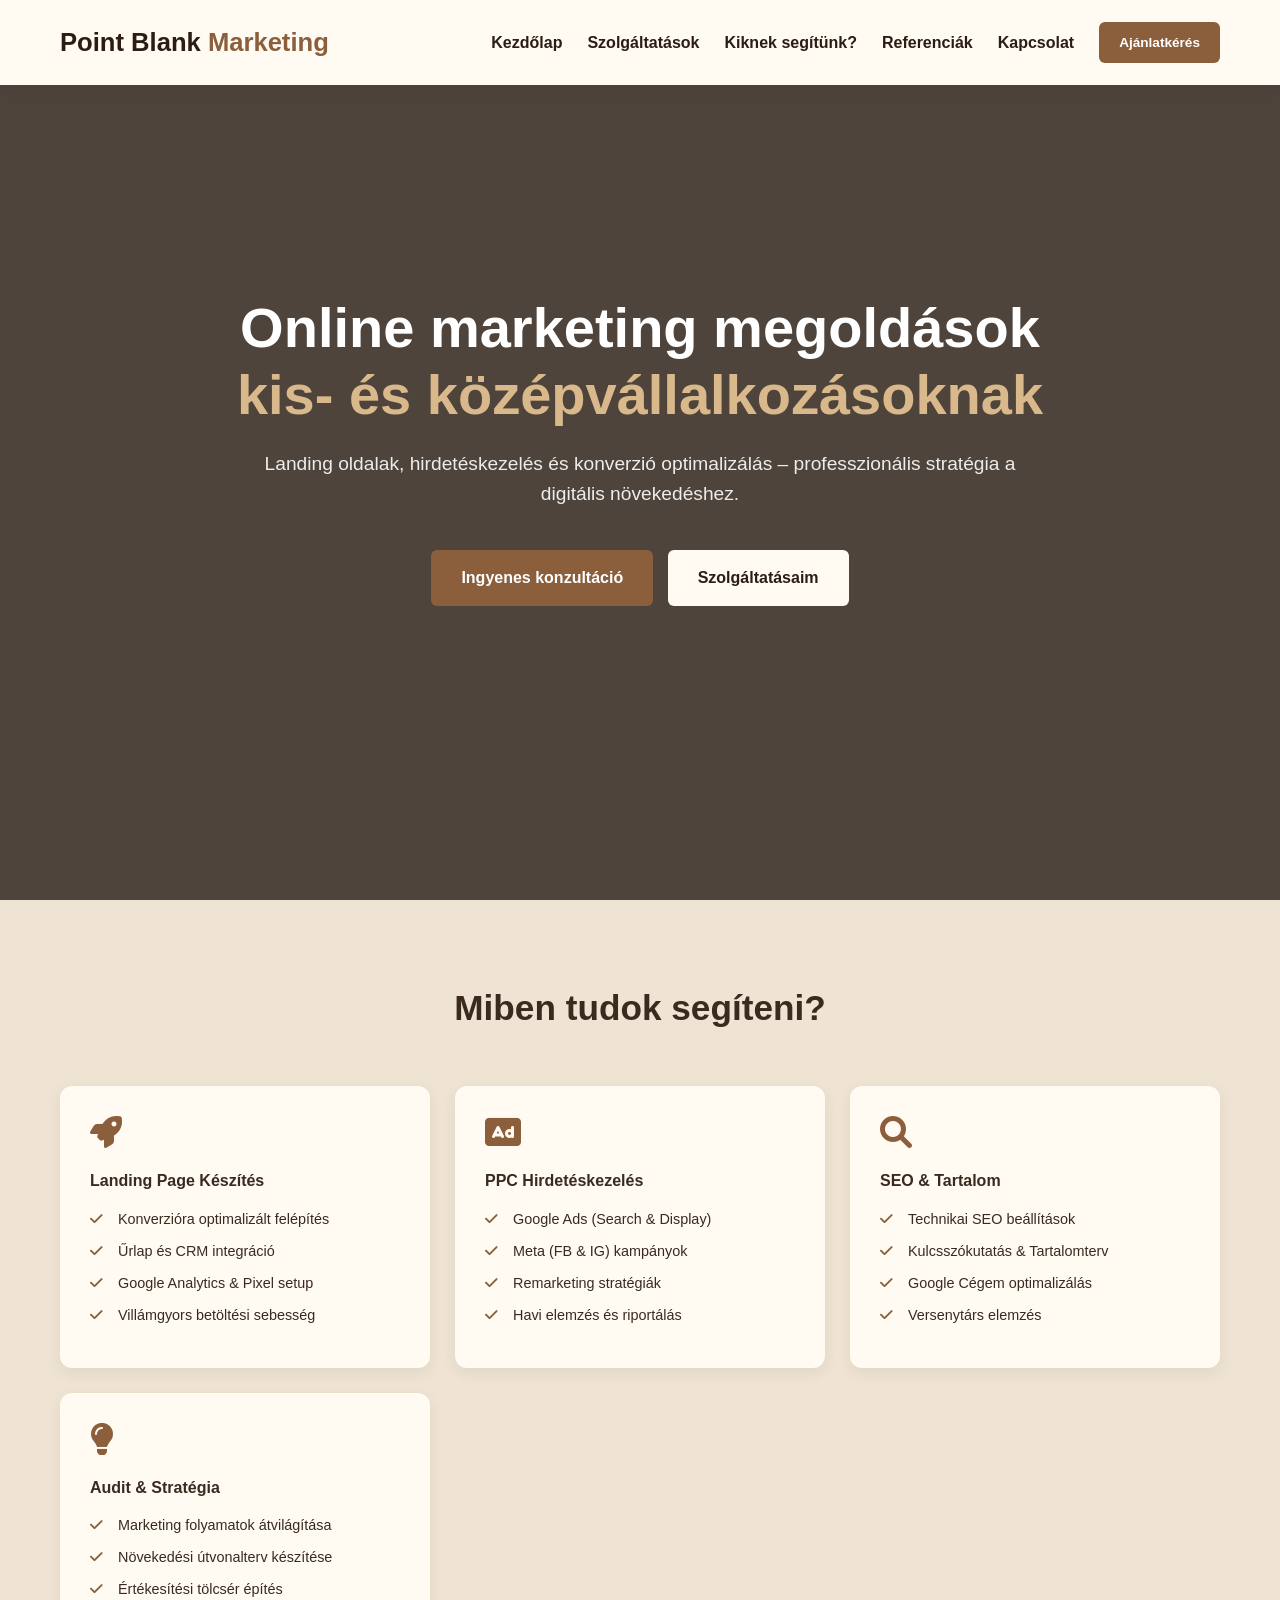
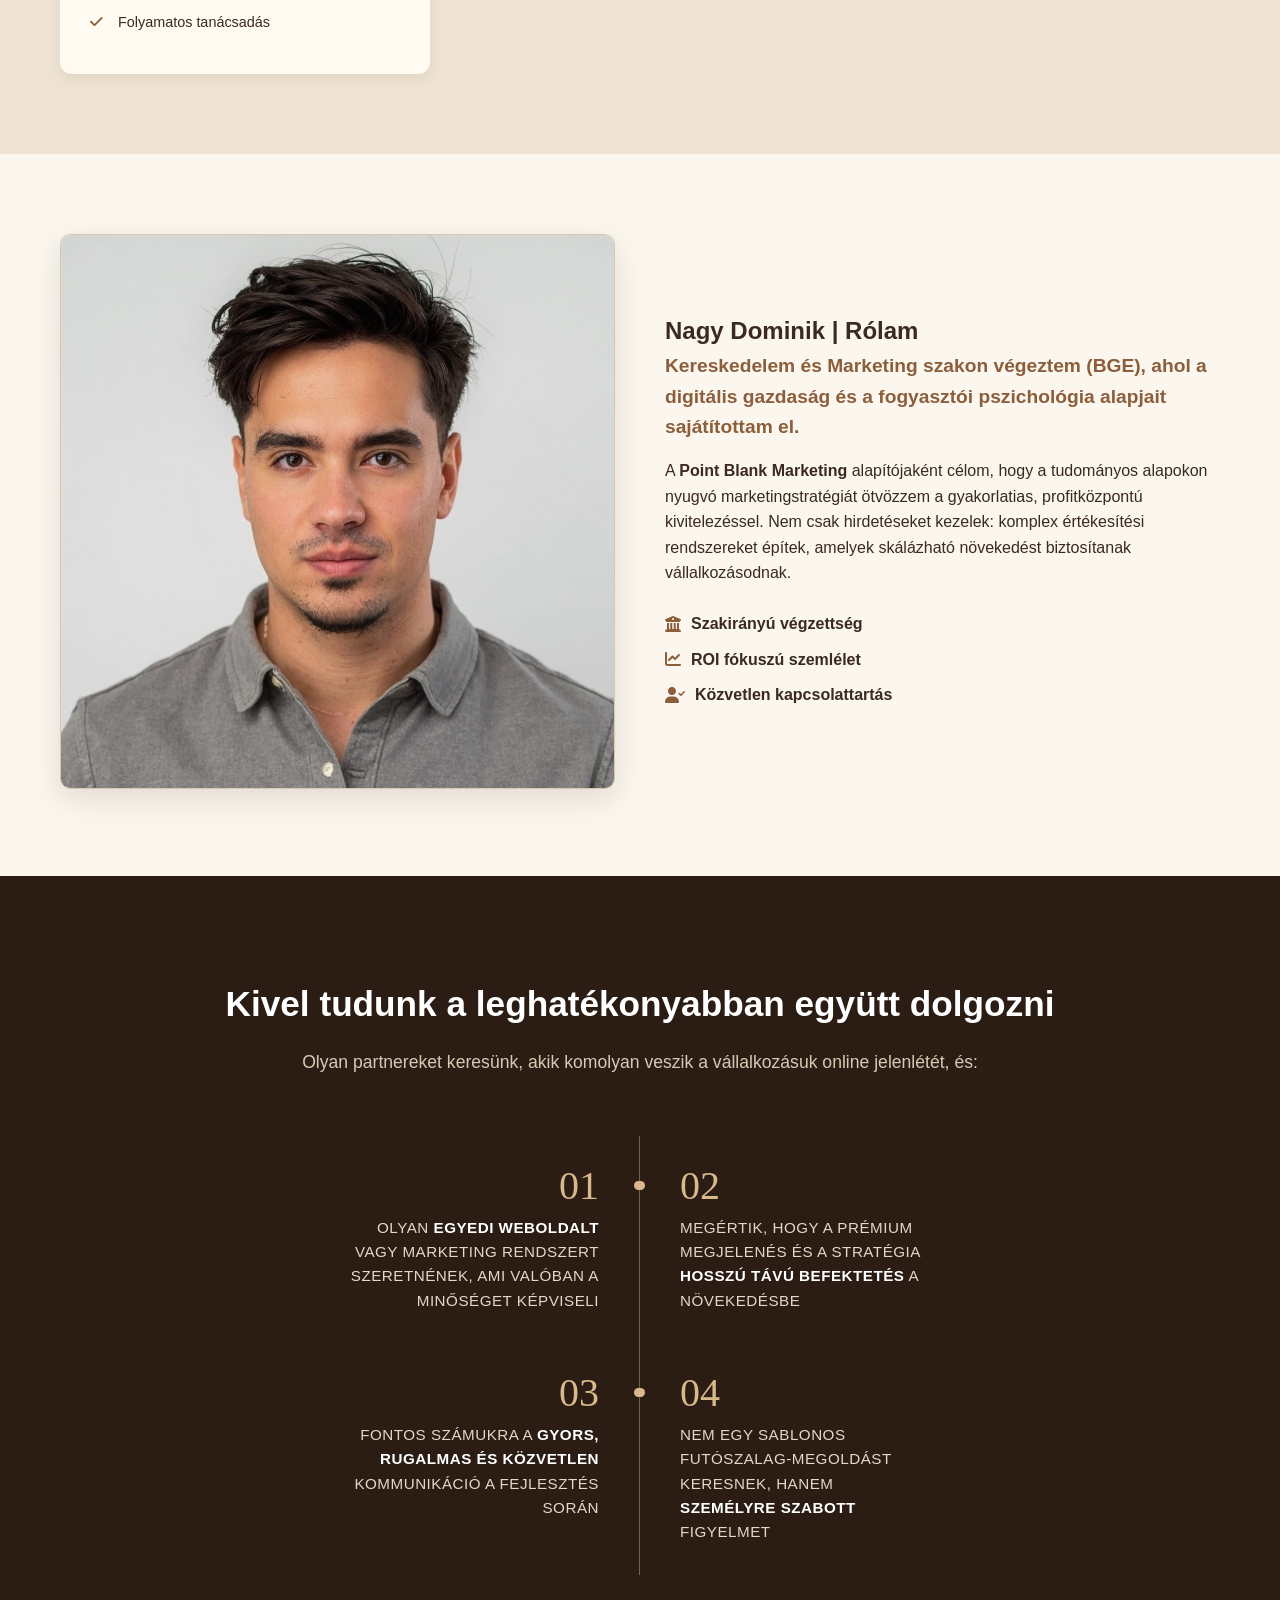
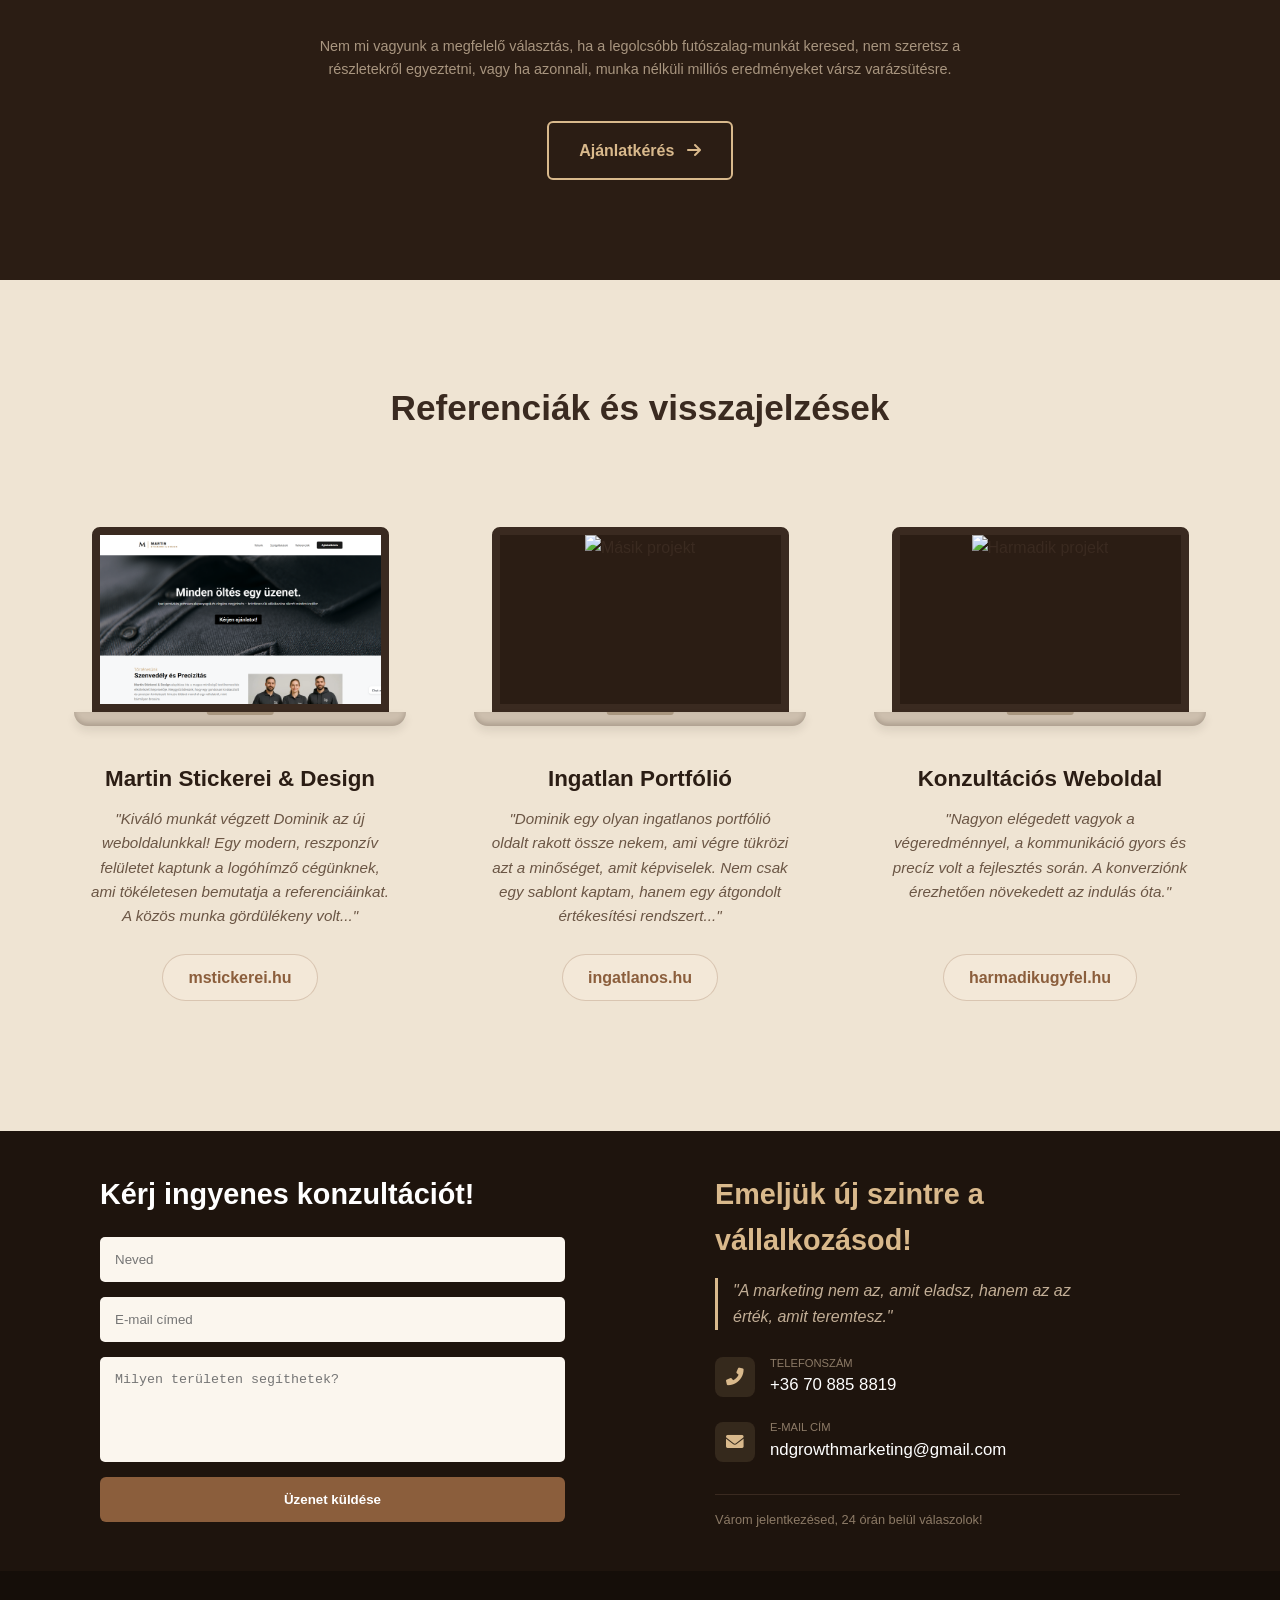
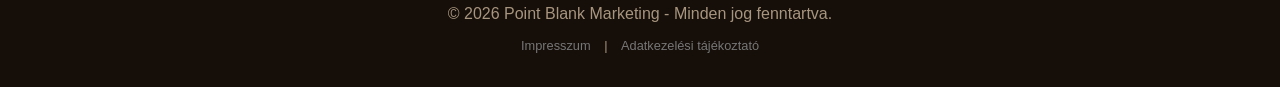
==== commit 7d4eab38: "Add files via upload" ====
--- a/index.html
+++ b/index.html
@@ -1,266 +1,531 @@
-<!DOCTYPE html>
-<html lang="hu">
-<head>
-    <link rel="icon" type="image/png" href="favicon.png">
-    <meta charset="UTF-8">
-    <meta name="viewport" content="width=device-width, initial-scale=1.0">
-    <title>ND Growth Marketing</title>
-    <!-- FIGYELEM: Ha nem frissül be, írd át a v=3 -ra a link végén! -->
-    <link rel="stylesheet" href="style.css?v=3">
-    <link rel="stylesheet" href="https://cdnjs.cloudflare.com/ajax/libs/font-awesome/6.0.0/css/all.min.css">
-</head>
-<body>
-
-    <!-- NAVBAR -->
-    <nav class="navbar">
-        <div class="container">
-            <a href="https://ndgrowthmarketing.hu" class="logo">ND <span>Growth Marketing</span></a>
-            <div class="nav-right">
-                <ul class="nav-links" id="nav-links">
-                     <li><a href="#home">Kezdőlap</a></li>
-                     <li><a href="#services">Szolgáltatások</a></li>
-                     <li><a href="#ideal-client">Kiknek segítünk?</a></li>
-                     <li><a href="#referenciak">Referenciák</a></li>
-                     <li><a href="#contact">Kapcsolat</a></li>
-                </ul>
-                <a href="#contact" class="btn btn-nav">Ajánlatkérés</a>
-                <div class="burger" id="burger">
-                    <div class="line1"></div>
-                    <div class="line2"></div>
-                    <div class="line3"></div>
-                </div>
-            </div>
-        </div>
-    </nav>
-
-    <!-- HERO SECTION -->
-    <header id="home" class="hero">
-        <div class="hero-overlay"></div>
-        <div class="container">
-            <div class="hero-content">
-                <h1>Online marketing megoldások <br><span>kis- és középvállalkozásoknak</span></h1>
-                <p>Landing oldalak, hirdetéskezelés és konverzió optimalizálás – professzionális stratégia a digitális növekedéshez.</p>
-                <div class="hero-btns">
-                    <a href="#contact" class="btn">Ingyenes konzultáció</a>
-                    <a href="#services" class="btn btn-alt">Szolgáltatásaim</a>
-                </div>
-            </div>
-        </div>
-    </header>
-
-    <!-- SERVICES -->
-    <section id="services" class="services">
-        <div class="container">
-            <h2 class="section-title">Miben tudok segíteni?</h2>
-            <div class="services-grid">
-                <div class="service-card">
-                    <i class="fas fa-rocket"></i>
-                    <h4>Landing Page Készítés</h4>
-                    <ul>
-                        <li><i class="fas fa-check"></i> Konverzióra optimalizált felépítés</li>
-                        <li><i class="fas fa-check"></i> Űrlap és CRM integráció</li>
-                        <li><i class="fas fa-check"></i> Google Analytics & Pixel setup</li>
-                        <li><i class="fas fa-check"></i> Villámgyors betöltési sebesség</li>
-                    </ul>
-                </div>
-                <div class="service-card">
-                    <i class="fas fa-ad"></i>
-                    <h4>PPC Hirdetéskezelés</h4>
-                    <ul>
-                        <li><i class="fas fa-check"></i> Google Ads (Search & Display)</li>
-                        <li><i class="fas fa-check"></i> Meta (FB & IG) kampányok</li>
-                        <li><i class="fas fa-check"></i> Remarketing stratégiák</li>
-                        <li><i class="fas fa-check"></i> Havi elemzés és riportálás</li>
-                    </ul>
-                </div>
-                <div class="service-card">
-                    <i class="fas fa-search"></i>
-                    <h4>SEO & Tartalom</h4>
-                    <ul>
-                        <li><i class="fas fa-check"></i> Technikai SEO beállítások</li>
-                        <li><i class="fas fa-check"></i> Kulcsszókutatás & Tartalomterv</li>
-                        <li><i class="fas fa-check"></i> Google Cégem optimalizálás</li>
-                        <li><i class="fas fa-check"></i> Versenytárs elemzés</li>
-                    </ul>
-                </div>
-                <div class="service-card">
-                    <i class="fas fa-lightbulb"></i>
-                    <h4>Audit & Stratégia</h4>
-                    <ul>
-                        <li><i class="fas fa-check"></i> Marketing folyamatok átvilágítása</li>
-                        <li><i class="fas fa-check"></i> Növekedési útvonalterv készítése</li>
-                        <li><i class="fas fa-check"></i> Értékesítési tölcsér építés</li>
-                        <li><i class="fas fa-check"></i> Folyamatos tanácsadás</li>
-                    </ul>
-                </div>  
-            </div>
-        </div>
-    </section>
-
-    <!-- ABOUT -->
-    <section id="about" class="about">
-        <div class="container">
-            <div class="about-grid">
-                <div class="about-img">
-                    <img src="dominik_marketing.jpg" alt="Nagy Dominik - ND Growth Marketing">
-                </div>
-                <div class="about-text">
-                    <h2>Nagy Dominik | Rólam </h2>
-                    <p class="about-lead">Kereskedelem és Marketing szakon végeztem (BGE), ahol a digitális gazdaság és a fogyasztói pszichológia alapjait sajátítottam el.</p>
-                    <p>Az <strong>ND Growth Marketing</strong> alapítójaként célom, hogy a tudományos alapokon nyugvó marketingstratégiát ötvözzem a gyakorlatias, profitközpontú kivitelezéssel. Nem csak hirdetéseket kezelek: komplex értékesítési rendszereket építek, amelyek skálázható növekedést biztosítanak vállalkozásodnak.</p>
-                    <div class="trust-features">
-                        <div class="trust-box"><i class="fas fa-university"></i> Szakirányú végzettség</div>
-                        <div class="trust-box"><i class="fas fa-chart-line"></i> ROI fókuszú szemlélet</div>
-                        <div class="trust-box"><i class="fas fa-user-check"></i> Közvetlen kapcsolattartás</div>
-                    </div>
-                </div>
-            </div>
-        </div>
-    </section>
-
-    <!-- KIVEL DOLGOZUNK ÁLTALÁBAN (Árak helyett) -->
-    <section id="ideal-client" class="ideal-client">
-        <div class="container">
-            <h2 class="section-title">Kivel tudunk a leghatékonyabban együtt dolgozni</h2>
-            <p class="ideal-subtitle">Olyan partnereket keresünk, akik komolyan veszik a vállalkozásuk online jelenlétét, és:</p>
-
-            <div class="ideal-grid-wrapper">
-                <div class="ideal-grid">
-                    <div class="ideal-item left">
-                        <div class="ideal-num">01</div>
-                        <p class="ideal-text">Olyan <strong>egyedi weboldalt</strong> vagy marketing rendszert szeretnének, ami valóban a minőséget képviseli</p>
-                    </div>
-                    <div class="ideal-item right">
-                        <div class="ideal-num">02</div>
-                        <p class="ideal-text">Megértik, hogy a prémium megjelenés és a stratégia <strong>hosszú távú befektetés</strong> a növekedésbe</p>
-                    </div>
-                    <div class="ideal-item left">
-                        <div class="ideal-num">03</div>
-                        <p class="ideal-text">Fontos számukra a <strong> gyors, rugalmas és közvetlen</strong> kommunikáció a fejlesztés során</p>
-                    </div>
-                    <div class="ideal-item right">
-                        <div class="ideal-num">04</div>
-                        <p class="ideal-text">Nem egy sablonos futószalag-megoldást keresnek, hanem <strong>személyre szabott</strong> figyelmet</p>
-                    </div>
-                </div>
-            </div>
-
-            <p class="ideal-disclaimer">Nem mi vagyunk a megfelelő választás, ha a legolcsóbb futószalag-munkát keresed, nem szeretsz a részletekről egyeztetni, vagy ha azonnali, munka nélküli milliós eredményeket vársz varázsütésre.</p>
-            
-            <a href="#contact" class="btn btn-outline">Ajánlatkérés <i class="fas fa-arrow-right" style="margin-left: 8px;"></i></a>
-        </div>
-    </section>
-
-    <!-- PORTFOLIO / REFERENCIÁK -->
-    <section id="referenciak" class="portfolio">
-        <div class="container">
-            <h2 class="section-title">Referenciák és visszajelzések</h2>
-            
-            <div class="portfolio-grid">
-                <!-- 1. Referencia kártya -->
-                <div class="portfolio-card">
-                    <div class="laptop-mockup">
-                        <div class="laptop-screen">
-                            <img src="mstickereireferencia.png" alt="Martin Stickerei & Design">
-                        </div>
-                        <div class="laptop-base"></div>
-                    </div>
-                    <div class="portfolio-info">
-                        <h3>Martin Stickerei & Design</h3>
-                        <p>"Kiváló munkát végzett Dominik az új weboldalunkkal! Egy modern, reszponzív felületet kaptunk a logóhímző cégünknek, ami tökéletesen bemutatja a referenciáinkat. A közös munka gördülékeny volt..."</p>
-                        <a href="https://mstickerei.hu" target="_blank" class="portfolio-link">mstickerei.hu</a>
-                    </div>
-                </div>
-
-                <!-- 2. Referencia kártya -->
-                <div class="portfolio-card">
-                    <div class="laptop-mockup">
-                        <div class="laptop-screen">
-                            <img src="https://images.unsplash.com/photo-1460925895917-afdab827c52f?auto=format&fit=crop&w=800&q=80" alt="Másik projekt">
-                        </div>
-                        <div class="laptop-base"></div>
-                    </div>
-                    <div class="portfolio-info">
-                        <h3>Ingatlan Portfólió</h3>
-                        <p>"Dominik egy olyan ingatlanos portfólió oldalt rakott össze nekem, ami végre tükrözi azt a minőséget, amit képviselek. Nem csak egy sablont kaptam, hanem egy átgondolt értékesítési rendszert..."</p>
-                        <a href="#" target="_blank" class="portfolio-link">ingatlanos.hu</a>
-                    </div>
-                </div>
-
-                <!-- 3. Referencia kártya -->
-                <div class="portfolio-card">
-                    <div class="laptop-mockup">
-                        <div class="laptop-screen">
-                            <img src="https://images.unsplash.com/photo-1522542550221-31fd19575a2d?auto=format&fit=crop&w=800&q=80" alt="Harmadik projekt">
-                        </div>
-                        <div class="laptop-base"></div>
-                    </div>
-                    <div class="portfolio-info">
-                        <h3>Konzultációs Weboldal</h3>
-                        <p>"Nagyon elégedett vagyok a végeredménnyel, a kommunikáció gyors és precíz volt a fejlesztés során. A konverziónk érezhetően növekedett az indulás óta."</p>
-                        <a href="#" target="_blank" class="portfolio-link">harmadikugyfel.hu</a>
-                    </div>
-                </div>
-            </div>
-        </div>
-    </section>
-
-    <!-- CONTACT -->
-    <section id="contact" class="contact">
-        <div class="container">
-            <div class="contact-grid">
-                <div class="contact-form-wrapper">
-                    <h2>Kérj ingyenes konzultációt!</h2>
-                    <form class="contact-form">
-                        <input type="text" placeholder="Neved" required>
-                        <input type="email" placeholder="E-mail címed" required>
-                        <textarea placeholder="Milyen területen segíthetek?" rows="5" required></textarea>
-                        <button type="submit" class="btn">Üzenet küldése</button>
-                    </form>
-                </div>
-
-                <div class="contact-info">
-                    <div class="info-content">
-                        <h3>Emeljük új szintre a vállalkozásod!</h3>
-                        <p class="quote">"A marketing nem az, amit eladsz, hanem az az érték, amit teremtesz."</p>
-                        
-                        <div class="contact-details">
-                            <div class="detail-item">
-                                <i class="fas fa-phone-alt"></i>
-                                <div>
-                                    <span>Telefonszám</span>
-                                    <a href="tel:+36708858819">+36 70 885 8819</a>
-                                </div>
-                            </div>
-                            <div class="detail-item">
-                                <i class="fas fa-envelope"></i>
-                                <div>
-                                    <span>E-mail cím</span>
-                                    <a href="mailto:ndgrowthmarketing@gmail.com">ndgrowthmarketing@gmail.com</a>
-                                </div>
-                            </div>
-                        </div>
-
-                        <div class="info-footer">
-                            <p>Várom jelentkezésed, 24 órán belül válaszolok!</p>
-                        </div>
-                    </div>
-                </div>
-            </div>
-        </div>
-    </section>
-
-    <!-- FOOTER -->
-    <footer>
-        <div class="container">
-            <p>&copy; 2026 ND Growth Marketing - Minden jog fenntartva.</p>
-            <p style="margin-top: 10px; font-size: 0.8rem;">
-                <a href="impresszum/" style="color: #777; text-decoration: none; margin: 0 10px;">Impresszum</a> | 
-                <a href="adatkezeles/" style="color: #777; text-decoration: none; margin: 0 10px;">Adatkezelési tájékoztató</a>
-            </p>
-        </div>
-    </footer>
-
-    <script src="script.js"></script>
-</body>
-</html>+<!DOCTYPE html>
+
+<html lang="hu">
+
+<head>
+
+    <link rel="icon" type="image/png" href="favicon.png">
+
+    <meta charset="UTF-8">
+
+    <meta name="viewport" content="width=device-width, initial-scale=1.0">
+
+    <title>Point Blank Marketing</title>
+
+    <!-- FIGYELEM: Ha nem frissül be, írd át a v=3 -ra a link végén! -->
+
+    <link rel="stylesheet" href="style.css?v=3">
+
+    <link rel="stylesheet" href="https://cdnjs.cloudflare.com/ajax/libs/font-awesome/6.0.0/css/all.min.css">
+
+</head>
+
+<body>
+
+
+
+    <!-- NAVBAR -->
+
+    <nav class="navbar">
+
+        <div class="container">
+
+            <a href="https://ndgrowthmarketing.hu" class="logo">Point Blank <span>Marketing</span></a>
+
+            <div class="nav-right">
+
+                <ul class="nav-links" id="nav-links">
+
+                     <li><a href="#home">Kezdőlap</a></li>
+
+                     <li><a href="#services">Szolgáltatások</a></li>
+
+                     <li><a href="#ideal-client">Kiknek segítünk?</a></li>
+
+                     <li><a href="#referenciak">Referenciák</a></li>
+
+                     <li><a href="#contact">Kapcsolat</a></li>
+
+                </ul>
+
+                <a href="#contact" class="btn btn-nav">Ajánlatkérés</a>
+
+                <div class="burger" id="burger">
+
+                    <div class="line1"></div>
+
+                    <div class="line2"></div>
+
+                    <div class="line3"></div>
+
+                </div>
+
+            </div>
+
+        </div>
+
+    </nav>
+
+
+
+    <!-- HERO SECTION -->
+
+    <header id="home" class="hero">
+
+        <div class="hero-overlay"></div>
+
+        <div class="container">
+
+            <div class="hero-content">
+
+                <h1>Online marketing megoldások <br><span>kis- és középvállalkozásoknak</span></h1>
+
+                <p>Landing oldalak, hirdetéskezelés és konverzió optimalizálás – professzionális stratégia a digitális növekedéshez.</p>
+
+                <div class="hero-btns">
+
+                    <a href="#contact" class="btn">Ingyenes konzultáció</a>
+
+                    <a href="#services" class="btn btn-alt">Szolgáltatásaim</a>
+
+                </div>
+
+            </div>
+
+        </div>
+
+    </header>
+
+
+
+    <!-- SERVICES -->
+
+    <section id="services" class="services">
+
+        <div class="container">
+
+            <h2 class="section-title">Miben tudok segíteni?</h2>
+
+            <div class="services-grid">
+
+                <div class="service-card">
+
+                    <i class="fas fa-rocket"></i>
+
+                    <h4>Landing Page Készítés</h4>
+
+                    <ul>
+
+                        <li><i class="fas fa-check"></i> Konverzióra optimalizált felépítés</li>
+
+                        <li><i class="fas fa-check"></i> Űrlap és CRM integráció</li>
+
+                        <li><i class="fas fa-check"></i> Google Analytics & Pixel setup</li>
+
+                        <li><i class="fas fa-check"></i> Villámgyors betöltési sebesség</li>
+
+                    </ul>
+
+                </div>
+
+                <div class="service-card">
+
+                    <i class="fas fa-ad"></i>
+
+                    <h4>PPC Hirdetéskezelés</h4>
+
+                    <ul>
+
+                        <li><i class="fas fa-check"></i> Google Ads (Search & Display)</li>
+
+                        <li><i class="fas fa-check"></i> Meta (FB & IG) kampányok</li>
+
+                        <li><i class="fas fa-check"></i> Remarketing stratégiák</li>
+
+                        <li><i class="fas fa-check"></i> Havi elemzés és riportálás</li>
+
+                    </ul>
+
+                </div>
+
+                <div class="service-card">
+
+                    <i class="fas fa-search"></i>
+
+                    <h4>SEO & Tartalom</h4>
+
+                    <ul>
+
+                        <li><i class="fas fa-check"></i> Technikai SEO beállítások</li>
+
+                        <li><i class="fas fa-check"></i> Kulcsszókutatás & Tartalomterv</li>
+
+                        <li><i class="fas fa-check"></i> Google Cégem optimalizálás</li>
+
+                        <li><i class="fas fa-check"></i> Versenytárs elemzés</li>
+
+                    </ul>
+
+                </div>
+
+                <div class="service-card">
+
+                    <i class="fas fa-lightbulb"></i>
+
+                    <h4>Audit & Stratégia</h4>
+
+                    <ul>
+
+                        <li><i class="fas fa-check"></i> Marketing folyamatok átvilágítása</li>
+
+                        <li><i class="fas fa-check"></i> Növekedési útvonalterv készítése</li>
+
+                        <li><i class="fas fa-check"></i> Értékesítési tölcsér építés</li>
+
+                        <li><i class="fas fa-check"></i> Folyamatos tanácsadás</li>
+
+                    </ul>
+
+                </div>  
+
+            </div>
+
+        </div>
+
+    </section>
+
+
+
+    <!-- ABOUT -->
+
+    <section id="about" class="about">
+
+        <div class="container">
+
+            <div class="about-grid">
+
+                <div class="about-img">
+
+                    <img src="dominik_marketing.jpg" alt="Nagy Dominik - Point Blank Marketing">
+
+                </div>
+
+                <div class="about-text">
+
+                    <h2>Nagy Dominik | Rólam </h2>
+
+                    <p class="about-lead">Kereskedelem és Marketing szakon végeztem (BGE), ahol a digitális gazdaság és a fogyasztói pszichológia alapjait sajátítottam el.</p>
+
+                    <p>A <strong>Point Blank Marketing</strong> alapítójaként célom, hogy a tudományos alapokon nyugvó marketingstratégiát ötvözzem a gyakorlatias, profitközpontú kivitelezéssel. Nem csak hirdetéseket kezelek: komplex értékesítési rendszereket építek, amelyek skálázható növekedést biztosítanak vállalkozásodnak.</p>
+
+                    <div class="trust-features">
+
+                        <div class="trust-box"><i class="fas fa-university"></i> Szakirányú végzettség</div>
+
+                        <div class="trust-box"><i class="fas fa-chart-line"></i> ROI fókuszú szemlélet</div>
+
+                        <div class="trust-box"><i class="fas fa-user-check"></i> Közvetlen kapcsolattartás</div>
+
+                    </div>
+
+                </div>
+
+            </div>
+
+        </div>
+
+    </section>
+
+
+
+    <!-- KIVEL DOLGOZUNK ÁLTALÁBAN (Árak helyett) -->
+
+    <section id="ideal-client" class="ideal-client">
+
+        <div class="container">
+
+            <h2 class="section-title">Kivel tudunk a leghatékonyabban együtt dolgozni</h2>
+
+            <p class="ideal-subtitle">Olyan partnereket keresünk, akik komolyan veszik a vállalkozásuk online jelenlétét, és:</p>
+
+
+
+            <div class="ideal-grid-wrapper">
+
+                <div class="ideal-grid">
+
+                    <div class="ideal-item left">
+
+                        <div class="ideal-num">01</div>
+
+                        <p class="ideal-text">Olyan <strong>egyedi weboldalt</strong> vagy marketing rendszert szeretnének, ami valóban a minőséget képviseli</p>
+
+                    </div>
+
+                    <div class="ideal-item right">
+
+                        <div class="ideal-num">02</div>
+
+                        <p class="ideal-text">Megértik, hogy a prémium megjelenés és a stratégia <strong>hosszú távú befektetés</strong> a növekedésbe</p>
+
+                    </div>
+
+                    <div class="ideal-item left">
+
+                        <div class="ideal-num">03</div>
+
+                        <p class="ideal-text">Fontos számukra a <strong> gyors, rugalmas és közvetlen</strong> kommunikáció a fejlesztés során</p>
+
+                    </div>
+
+                    <div class="ideal-item right">
+
+                        <div class="ideal-num">04</div>
+
+                        <p class="ideal-text">Nem egy sablonos futószalag-megoldást keresnek, hanem <strong>személyre szabott</strong> figyelmet</p>
+
+                    </div>
+
+                </div>
+
+            </div>
+
+
+
+            <p class="ideal-disclaimer">Nem mi vagyunk a megfelelő választás, ha a legolcsóbb futószalag-munkát keresed, nem szeretsz a részletekről egyeztetni, vagy ha azonnali, munka nélküli milliós eredményeket vársz varázsütésre.</p>
+
+            
+
+            <a href="#contact" class="btn btn-outline">Ajánlatkérés <i class="fas fa-arrow-right" style="margin-left: 8px;"></i></a>
+
+        </div>
+
+    </section>
+
+
+
+    <!-- PORTFOLIO / REFERENCIÁK -->
+
+    <section id="referenciak" class="portfolio">
+
+        <div class="container">
+
+            <h2 class="section-title">Referenciák és visszajelzések</h2>
+
+            
+
+            <div class="portfolio-grid">
+
+                <!-- 1. Referencia kártya -->
+
+                <div class="portfolio-card">
+
+                    <div class="laptop-mockup">
+
+                        <div class="laptop-screen">
+
+                            <img src="mstickereireferencia.png" alt="Martin Stickerei & Design">
+
+                        </div>
+
+                        <div class="laptop-base"></div>
+
+                    </div>
+
+                    <div class="portfolio-info">
+
+                        <h3>Martin Stickerei & Design</h3>
+
+                        <p>"Kiváló munkát végzett Dominik az új weboldalunkkal! Egy modern, reszponzív felületet kaptunk a logóhímző cégünknek, ami tökéletesen bemutatja a referenciáinkat. A közös munka gördülékeny volt..."</p>
+
+                        <a href="https://mstickerei.hu" target="_blank" class="portfolio-link">mstickerei.hu</a>
+
+                    </div>
+
+                </div>
+
+
+
+                <!-- 2. Referencia kártya -->
+
+                <div class="portfolio-card">
+
+                    <div class="laptop-mockup">
+
+                        <div class="laptop-screen">
+
+                            <img src="https://images.unsplash.com/photo-1460925895917-afdab827c52f?auto=format&fit=crop&w=800&q=80" alt="Másik projekt">
+
+                        </div>
+
+                        <div class="laptop-base"></div>
+
+                    </div>
+
+                    <div class="portfolio-info">
+
+                        <h3>Ingatlan Portfólió</h3>
+
+                        <p>"Dominik egy olyan ingatlanos portfólió oldalt rakott össze nekem, ami végre tükrözi azt a minőséget, amit képviselek. Nem csak egy sablont kaptam, hanem egy átgondolt értékesítési rendszert..."</p>
+
+                        <a href="#" target="_blank" class="portfolio-link">ingatlanos.hu</a>
+
+                    </div>
+
+                </div>
+
+
+
+                <!-- 3. Referencia kártya -->
+
+                <div class="portfolio-card">
+
+                    <div class="laptop-mockup">
+
+                        <div class="laptop-screen">
+
+                            <img src="https://images.unsplash.com/photo-1522542550221-31fd19575a2d?auto=format&fit=crop&w=800&q=80" alt="Harmadik projekt">
+
+                        </div>
+
+                        <div class="laptop-base"></div>
+
+                    </div>
+
+                    <div class="portfolio-info">
+
+                        <h3>Konzultációs Weboldal</h3>
+
+                        <p>"Nagyon elégedett vagyok a végeredménnyel, a kommunikáció gyors és precíz volt a fejlesztés során. A konverziónk érezhetően növekedett az indulás óta."</p>
+
+                        <a href="#" target="_blank" class="portfolio-link">harmadikugyfel.hu</a>
+
+                    </div>
+
+                </div>
+
+            </div>
+
+        </div>
+
+    </section>
+
+
+
+    <!-- CONTACT -->
+
+    <section id="contact" class="contact">
+
+        <div class="container">
+
+            <div class="contact-grid">
+
+                <div class="contact-form-wrapper">
+
+                    <h2>Kérj ingyenes konzultációt!</h2>
+
+                    <form class="contact-form">
+
+                        <input type="text" placeholder="Neved" required>
+
+                        <input type="email" placeholder="E-mail címed" required>
+
+                        <textarea placeholder="Milyen területen segíthetek?" rows="5" required></textarea>
+
+                        <button type="submit" class="btn">Üzenet küldése</button>
+
+                    </form>
+
+                </div>
+
+
+
+                <div class="contact-info">
+
+                    <div class="info-content">
+
+                        <h3>Emeljük új szintre a vállalkozásod!</h3>
+
+                        <p class="quote">"A marketing nem az, amit eladsz, hanem az az érték, amit teremtesz."</p>
+
+                        
+
+                        <div class="contact-details">
+
+                            <div class="detail-item">
+
+                                <i class="fas fa-phone-alt"></i>
+
+                                <div>
+
+                                    <span>Telefonszám</span>
+
+                                    <a href="tel:+36708858819">+36 70 885 8819</a>
+
+                                </div>
+
+                            </div>
+
+                            <div class="detail-item">
+
+                                <i class="fas fa-envelope"></i>
+
+                                <div>
+
+                                    <span>E-mail cím</span>
+
+                                    <a href="mailto:ndgrowthmarketing@gmail.com">ndgrowthmarketing@gmail.com</a>
+
+                                </div>
+
+                            </div>
+
+                        </div>
+
+
+
+                        <div class="info-footer">
+
+                            <p>Várom jelentkezésed, 24 órán belül válaszolok!</p>
+
+                        </div>
+
+                    </div>
+
+                </div>
+
+            </div>
+
+        </div>
+
+    </section>
+
+
+
+    <!-- FOOTER -->
+
+    <footer>
+
+        <div class="container">
+
+            <p>&copy; 2026 Point Blank Marketing - Minden jog fenntartva.</p>
+
+            <p style="margin-top: 10px; font-size: 0.8rem;">
+
+                <a href="impresszum/" style="color: #777; text-decoration: none; margin: 0 10px;">Impresszum</a> | 
+
+                <a href="adatkezeles/" style="color: #777; text-decoration: none; margin: 0 10px;">Adatkezelési tájékoztató</a>
+
+            </p>
+
+        </div>
+
+    </footer>
+
+
+
+    <script src="script.js"></script>
+
+</body>
+
+</html> 
--- a/style.css
+++ b/style.css
@@ -1,421 +1,421 @@
-:root {
-    --primary: #27ae60;
-    --primary-hover: #219150;
-    --dark: #111111; /* Egy picit sötétebb, elegánsabb fekete */
-    --light: #ffffff;
-    --bg-gray: #f8f9fa;
-    --text: #333;
-}
-
-* { margin: 0; padding: 0; box-sizing: border-box; }
-html { scroll-behavior: smooth; }
-body { font-family: 'Segoe UI', Tahoma, sans-serif; color: var(--text); line-height: 1.6; background-color: var(--light); overflow-x: hidden; }
-
-.container { max-width: 1200px; margin: 0 auto; padding: 0 20px; }
-
-/* Navbar */
-.navbar { background: white; height: 85px; display: flex; align-items: center; position: fixed; width: 100%; top: 0; z-index: 1000; box-shadow: 0 2px 20px rgba(0,0,0,0.08); }
-.navbar .container { display: flex; justify-content: space-between; align-items: center; width: 100%; }
-.nav-right { display: flex; align-items: center; }
-
-.logo { font-size: 1.6rem; font-weight: 800; color: var(--dark); text-decoration: none; }
-.logo span { color: var(--primary); }
-
-.nav-links { display: flex; list-style: none; margin-right: 25px; }
-.nav-links li a { text-decoration: none; color: var(--dark); margin-left: 25px; font-weight: 600; transition: 0.3s; }
-.nav-links li a:hover { color: var(--primary); }
-
-/* Hero */
-.hero { 
-    height: 100vh; position: relative;
-    background-image: url('https://images.unsplash.com/photo-1460925895917-afdab827c52f?auto=format&fit=crop&w=1350&q=80');
-    background-size: cover; background-position: center; background-attachment: fixed;
-    display: flex; align-items: center; color: white; text-align: center;
-}
-.hero-overlay { position: absolute; top: 0; left: 0; width: 100%; height: 100%; background: rgba(0, 0, 0, 0.75); z-index: 1; }
-.hero .container { position: relative; z-index: 2; }
-.hero h1 { font-size: clamp(2rem, 5vw, 3.5rem); line-height: 1.2; margin-bottom: 20px; }
-.hero h1 span { color: var(--primary); }
-.hero p { font-size: 1.2rem; max-width: 800px; margin: 0 auto 40px; opacity: 0.9; }
-
-/* Gombok */
-.btn { padding: 15px 30px; border-radius: 6px; border: none; font-weight: 700; cursor: pointer; transition: 0.3s; text-decoration: none; display: inline-block; background: var(--primary); color: white; }
-.btn-alt { background: white; color: var(--dark); margin-left: 10px; }
-.btn-nav { padding: 10px 20px; font-size: 0.85rem; }
-.btn:hover { transform: translateY(-3px); box-shadow: 0 5px 15px rgba(39, 174, 96, 0.3); }
-
-/* Outline gomb az Ideális Ügyfél szekcióhoz */
-.btn-outline { background: transparent; border: 2px solid var(--primary); color: var(--primary); }
-.btn-outline:hover { background: var(--primary); color: white; }
-
-/* Services */
-.services { padding: 80px 0; background: var(--bg-gray); }
-.section-title { text-align: center; font-size: 2.2rem; margin-bottom: 50px; }
-.services-grid { display: grid; grid-template-columns: repeat(auto-fit, minmax(280px, 1fr)); gap: 25px; }
-.service-card { background: white; padding: 30px; border-radius: 12px; transition: 0.3s; box-shadow: 0 5px 15px rgba(0,0,0,0.05); }
-.service-card > i { font-size: 2rem; color: var(--primary); margin-bottom: 20px; display: block; }
-.service-card ul { list-style: none; margin-top: 15px; padding: 0; }
-.service-card li { font-size: 0.9rem; margin-bottom: 12px; display: flex; align-items: flex-start; gap: 10px; line-height: 1.4; }
-.service-card li i { font-size: 0.9rem; color: var(--primary); margin: 0; padding-top: 3px; min-width: 18px; display: inline-block; }
-
-/* About */
-.about { padding: 80px 0; }
-.about-grid { display: grid; grid-template-columns: 1fr 1fr; gap: 50px; align-items: center; }
-.about-img img { width: 100%; border-radius: 10px; border: 1px solid #ddd; box-shadow: 0 10px 30px rgba(0,0,0,0.1); }
-.about-lead { font-size: 1.2rem; font-weight: 600; color: var(--primary); margin-bottom: 15px; }
-.trust-features { margin-top: 25px; }
-.trust-box { margin-bottom: 10px; font-weight: 600; display: flex; align-items: center; gap: 10px; }
-.trust-box i { color: var(--primary); }
-
-/* Side Menu Mobilon */
-.burger { display: none; cursor: pointer; z-index: 1100; }
-.burger div { width: 25px; height: 3px; background: var(--dark); margin: 5px; transition: 0.3s; }
-
-@media (max-width: 992px) {
-    .nav-links { 
-        position: fixed; top: 0; right: -100%; height: 100vh; width: 80%; 
-        background: white; flex-direction: column; align-items: center; justify-content: center;
-        transition: 0.5s; z-index: 1050; box-shadow: -10px 0 30px rgba(0,0,0,0.1);
-    }
-    .nav-links.active { right: 0; }
-    .nav-links li { margin: 20px 0; }
-    .nav-links li a { font-size: 1.5rem; margin-left: 0; }
-    .burger { display: block; }
-    .btn-nav { display: none; }
-    .about-grid { grid-template-columns: 1fr; }
-    .about-img { order: -1; max-width: 500px; margin: 0 auto; }
-}
-@media (max-width: 600px) {
-    .hero-btns { display: flex; flex-direction: column; align-items: center; gap: 15px; }
-    .btn { width: 90%; margin-left: 0 !important; }
-}
-
-
-/* =========================================
-   IDEÁLIS ÜGYFÉL (ÁRAK HELYETT)
-========================================= */
-.ideal-client {
-    padding: 100px 0;
-    background: var(--dark); 
-    color: white;
-    text-align: center;
-}
-
-.ideal-client .section-title {
-    color: white;
-    margin-bottom: 15px;
-}
-
-.ideal-subtitle {
-    font-size: 1.1rem;
-    color: #bbb;
-    margin-bottom: 60px;
-}
-
-.ideal-grid-wrapper {
-    max-width: 800px;
-    margin: 0 auto 60px auto;
-}
-
-/* Osztott Grid háló */
-.ideal-grid {
-    display: grid;
-    grid-template-columns: 1fr 1fr;
-    position: relative;
-}
-
-.ideal-item {
-    padding: 30px 40px;
-    position: relative;
-    display: flex;
-    flex-direction: column;
-}
-
-/* Bal oldali elemek jobbra igazítva */
-.ideal-item.left {
-    text-align: right;
-    align-items: flex-end;
-    border-right: 1px solid rgba(255, 255, 255, 0.15); /* Ez adja a középső vonalat */
-}
-
-/* Jobb oldali elemek balra igazítva */
-.ideal-item.right {
-    text-align: left;
-    align-items: flex-start;
-    border-left: 1px solid rgba(255, 255, 255, 0.15);
-    margin-left: -1px; /* Fedi a vonalakat */
-}
-
-/* Pöttyök a vonalon */
-.ideal-item.left::after {
-    content: '';
-    position: absolute;
-    top: 45px;
-    right: -4px; /* Középre a vonalra */
-    width: 9px;
-    height: 9px;
-    background: var(--primary);
-    border-radius: 50%;
-}
-.ideal-item.right::after {
-    content: '';
-    position: absolute;
-    top: 45px;
-    left: -4px; /* Középre a vonalra */
-    width: 9px;
-    height: 9px;
-    background: var(--primary);
-    border-radius: 50%;
-}
-
-.ideal-num {
-    font-size: 2.5rem;
-    font-weight: 300;
-    color: var(--primary);
-    margin-bottom: 10px;
-    line-height: 1;
-    font-family: 'Times New Roman', serif; /* Elegáns szám stílus, mint a képen */
-}
-
-.ideal-text {
-    color: #ccc;
-    font-size: 0.95rem;
-    max-width: 250px;
-    line-height: 1.6;
-    text-transform: uppercase;
-    letter-spacing: 0.5px;
-}
-.ideal-text strong {
-    color: white;
-    font-weight: 700;
-}
-
-.ideal-disclaimer {
-    max-width: 700px;
-    margin: 0 auto 40px auto;
-    color: #888;
-    font-size: 0.9rem;
-    line-height: 1.6;
-}
-
-/* Mobil reszponzivitás az ideális ügyfélhez */
-@media (max-width: 768px) {
-    .ideal-grid {
-        grid-template-columns: 1fr;
-    }
-    /* Vonal áthelyezése balra */
-    .ideal-item.left, .ideal-item.right {
-        text-align: left;
-        align-items: flex-start;
-        border-right: none;
-        border-left: 1px solid rgba(255, 255, 255, 0.15);
-        padding: 30px 20px 30px 40px;
-        margin-left: 20px;
-    }
-    /* Pöttyök balra */
-    .ideal-item.left::after, .ideal-item.right::after {
-        left: -5px;
-        right: auto;
-    }
-    .ideal-text {
-        max-width: 100%;
-    }
-}
-
-
-/* =========================================
-   PORTFÓLIÓ / REFERENCIÁK (LAPTOP DESIGN)
-========================================= */
-.portfolio {
-    padding: 100px 0;
-    background: var(--bg-gray);
-}
-
-.portfolio-grid {
-    display: grid;
-    grid-template-columns: repeat(3, 1fr);
-    gap: 40px;
-    margin-top: 40px;
-}
-
-.portfolio-card {
-    background: white;
-    padding: 30px 15px; 
-    border-radius: 15px;
-    box-shadow: 0 10px 30px rgba(0,0,0,0.05);
-    transition: transform 0.3s ease, box-shadow 0.3s ease;
-    border: 1px solid #eee;
-    display: flex;
-    flex-direction: column;
-    align-items: center;
-    text-align: center;
-}
-
-.portfolio-card:hover {
-    transform: translateY(-8px);
-    box-shadow: 0 15px 40px rgba(0,0,0,0.1);
-}
-
-.laptop-mockup {
-    width: 90%; 
-    max-width: none; 
-    margin: 10px auto 35px auto;
-}
-
-.laptop-screen {
-    width: 100%;
-    aspect-ratio: 16 / 10;
-    background: #000;
-    border: 8px solid #222; 
-    border-radius: 8px 8px 0 0;
-    position: relative;
-    overflow: hidden;
-}
-
-.laptop-screen img {
-    width: 100%;
-    height: 100%;
-    object-fit: cover;
-    object-position: top; 
-    transition: object-position 4s ease; 
-}
-
-.portfolio-card:hover .laptop-screen img {
-    object-position: bottom; 
-}
-
-.laptop-base {
-    width: 112%; 
-    height: 14px;
-    background: #d4d4d4; 
-    border-radius: 0 0 15px 15px;
-    margin-left: -6%; 
-    position: relative;
-    box-shadow: inset 0 -3px 5px rgba(0,0,0,0.2), 0 5px 10px rgba(0,0,0,0.1);
-}
-
-.laptop-base::after {
-    content: '';
-    position: absolute;
-    top: 0;
-    left: 50%;
-    transform: translateX(-50%);
-    width: 20%;
-    height: 3px;
-    background: #a9a9a9;
-    border-radius: 0 0 5px 5px;
-}
-
-.portfolio-info {
-    display: flex;
-    flex-direction: column;
-    flex-grow: 1;
-    width: 100%;
-    padding: 0 15px; 
-}
-
-.portfolio-info h3 {
-    font-size: 1.4rem;
-    color: var(--dark);
-    margin-bottom: 10px;
-}
-
-.portfolio-info p {
-    font-size: 0.95rem;
-    color: #555;
-    line-height: 1.6;
-    margin-bottom: 25px;
-    flex-grow: 1; 
-    font-style: italic;
-}
-
-.portfolio-link {
-    display: inline-block;
-    background: #eefaf2;
-    color: var(--primary);
-    padding: 10px 25px;
-    border-radius: 50px;
-    font-weight: 700;
-    text-decoration: none;
-    transition: 0.3s;
-    border: 1px solid rgba(39, 174, 96, 0.2);
-    align-self: center; 
-}
-
-.portfolio-link:hover {
-    background: var(--primary);
-    color: white;
-}
-
-@media (max-width: 992px) {
-    .portfolio-grid {
-        grid-template-columns: repeat(2, 1fr);
-        gap: 30px;
-    }
-}
-@media (max-width: 600px) {
-    .portfolio-grid {
-        grid-template-columns: 1fr;
-    }
-    .portfolio-card {
-        padding: 30px 15px;
-    }
-}
-
-/* =========================================
-   KAPCSOLAT SZEKCIÓ
-========================================= */
-.contact {
-    padding: 40px 0; 
-    background: #0a0a0a;
-    color: white;
-}
-
-.contact-grid {
-    display: grid;
-    grid-template-columns: 1fr 1fr;
-    gap: 150px; 
-    align-items: start;
-    max-width: 1200px; 
-    margin: 0 auto;
-    padding: 0 40px;
-}
-
-.contact-form-wrapper { text-align: left; }
-.contact-form-wrapper h2 { font-size: 1.8rem; margin-bottom: 20px; color: #fff; }
-.contact-form { display: flex; flex-direction: column; gap: 15px; }
-.contact-form input, .contact-form textarea { padding: 15px; border-radius: 5px; border: none; width: 100%; resize:none; }
-
-.contact-info { text-align: left; display: flex; flex-direction: column; align-items: flex-start; }
-.info-content { width: 100%; text-align: left; }
-.info-content h3 { font-size: 1.8rem; color: var(--primary); margin: 0 0 15px 0; text-align: left; }
-
-.quote {
-    font-style: italic;
-    color: #aaa;
-    border-left: 3px solid var(--primary);
-    padding-left: 15px;
-    margin: 10px 0 25px 0;
-    text-align: left;
-    max-width: 400px;
-}
-
-.contact-details { display: flex; flex-direction: column; gap: 20px; width: 100%; }
-.detail-item { display: flex; align-items: center; gap: 15px; text-align: left; }
-.detail-item i { font-size: 1.1rem; color: var(--primary); background: rgba(39, 174, 96, 0.1); width: 40px; height: 40px; display: flex; justify-content: center; align-items: center; border-radius: 8px; flex-shrink: 0; }
-.detail-item div { display: flex; flex-direction: column; align-items: flex-start; }
-.detail-item span { font-size: 0.7rem; color: #555; text-transform: uppercase; }
-.detail-item a { color: #fff; text-decoration: none; font-size: 1.05rem; font-weight: 500; }
-
-.info-footer { margin-top: 30px; padding-top: 15px; border-top: 1px solid #222; color: #555; font-size: 0.8rem; width: 100%; text-align: left; }
-
-@media (max-width: 900px) {
-    .contact-grid { grid-template-columns: 1fr; gap: 40px; padding: 0 20px; }
-    .contact-info, .detail-item, .detail-item div { align-items: center; text-align: center; }
-    .quote { border-left: none; padding-left: 0; margin: 10px auto; }
-}
-
-/* =========================================
-   FOOTER
-========================================= */
-footer { background: #000; color: #777; text-align: center; padding: 30px 0; }+:root {
+    --primary: #8b5e3c;
+    --primary-hover: #6f4a2e;
+    --dark: #2b1d14; /* Egy picit sötétebb, elegánsabb barna-fekete */
+    --light: #fbf6ee;
+    --bg-gray: #efe4d3;
+    --text: #3a2a20;
+}
+
+* { margin: 0; padding: 0; box-sizing: border-box; }
+html { scroll-behavior: smooth; }
+body { font-family: 'Segoe UI', Tahoma, sans-serif; color: var(--text); line-height: 1.6; background-color: var(--light); overflow-x: hidden; }
+
+.container { max-width: 1200px; margin: 0 auto; padding: 0 20px; }
+
+/* Navbar */
+.navbar { background: #fffaf2; height: 85px; display: flex; align-items: center; position: fixed; width: 100%; top: 0; z-index: 1000; box-shadow: 0 2px 20px rgba(43,29,20,0.10); }
+.navbar .container { display: flex; justify-content: space-between; align-items: center; width: 100%; }
+.nav-right { display: flex; align-items: center; }
+
+.logo { font-size: 1.6rem; font-weight: 800; color: var(--dark); text-decoration: none; }
+.logo span { color: var(--primary); }
+
+.nav-links { display: flex; list-style: none; margin-right: 25px; }
+.nav-links li a { text-decoration: none; color: var(--dark); margin-left: 25px; font-weight: 600; transition: 0.3s; }
+.nav-links li a:hover { color: var(--primary); }
+
+/* Hero */
+.hero { 
+    height: 100vh; position: relative;
+    background-image: url('https://images.unsplash.com/photo-1460925895917-afdab827c52f?auto=format&fit=crop&w=1350&q=80');
+    background-size: cover; background-position: center; background-attachment: fixed;
+    display: flex; align-items: center; color: white; text-align: center;
+}
+.hero-overlay { position: absolute; top: 0; left: 0; width: 100%; height: 100%; background: rgba(30, 18, 10, 0.78); z-index: 1; }
+.hero .container { position: relative; z-index: 2; }
+.hero h1 { font-size: clamp(2rem, 5vw, 3.5rem); line-height: 1.2; margin-bottom: 20px; }
+.hero h1 span { color: #d9b98c; }
+.hero p { font-size: 1.2rem; max-width: 800px; margin: 0 auto 40px; opacity: 0.9; }
+
+/* Gombok */
+.btn { padding: 15px 30px; border-radius: 6px; border: none; font-weight: 700; cursor: pointer; transition: 0.3s; text-decoration: none; display: inline-block; background: var(--primary); color: white; }
+.btn-alt { background: #fffaf2; color: var(--dark); margin-left: 10px; }
+.btn-nav { padding: 10px 20px; font-size: 0.85rem; }
+.btn:hover { transform: translateY(-3px); box-shadow: 0 5px 15px rgba(139, 94, 60, 0.35); }
+
+/* Outline gomb az Ideális Ügyfél szekcióhoz */
+.btn-outline { background: transparent; border: 2px solid #d9b98c; color: #d9b98c; }
+.btn-outline:hover { background: #d9b98c; color: var(--dark); }
+
+/* Services */
+.services { padding: 80px 0; background: var(--bg-gray); }
+.section-title { text-align: center; font-size: 2.2rem; margin-bottom: 50px; }
+.services-grid { display: grid; grid-template-columns: repeat(auto-fit, minmax(280px, 1fr)); gap: 25px; }
+.service-card { background: #fffaf2; padding: 30px; border-radius: 12px; transition: 0.3s; box-shadow: 0 5px 15px rgba(43,29,20,0.07); }
+.service-card > i { font-size: 2rem; color: var(--primary); margin-bottom: 20px; display: block; }
+.service-card ul { list-style: none; margin-top: 15px; padding: 0; }
+.service-card li { font-size: 0.9rem; margin-bottom: 12px; display: flex; align-items: flex-start; gap: 10px; line-height: 1.4; }
+.service-card li i { font-size: 0.9rem; color: var(--primary); margin: 0; padding-top: 3px; min-width: 18px; display: inline-block; }
+
+/* About */
+.about { padding: 80px 0; }
+.about-grid { display: grid; grid-template-columns: 1fr 1fr; gap: 50px; align-items: center; }
+.about-img img { width: 100%; border-radius: 10px; border: 1px solid #d8c8b0; box-shadow: 0 10px 30px rgba(43,29,20,0.12); }
+.about-lead { font-size: 1.2rem; font-weight: 600; color: var(--primary); margin-bottom: 15px; }
+.trust-features { margin-top: 25px; }
+.trust-box { margin-bottom: 10px; font-weight: 600; display: flex; align-items: center; gap: 10px; }
+.trust-box i { color: var(--primary); }
+
+/* Side Menu Mobilon */
+.burger { display: none; cursor: pointer; z-index: 1100; }
+.burger div { width: 25px; height: 3px; background: var(--dark); margin: 5px; transition: 0.3s; }
+
+@media (max-width: 992px) {
+    .nav-links { 
+        position: fixed; top: 0; right: -100%; height: 100vh; width: 80%; 
+        background: #fffaf2; flex-direction: column; align-items: center; justify-content: center;
+        transition: 0.5s; z-index: 1050; box-shadow: -10px 0 30px rgba(43,29,20,0.12);
+    }
+    .nav-links.active { right: 0; }
+    .nav-links li { margin: 20px 0; }
+    .nav-links li a { font-size: 1.5rem; margin-left: 0; }
+    .burger { display: block; }
+    .btn-nav { display: none; }
+    .about-grid { grid-template-columns: 1fr; }
+    .about-img { order: -1; max-width: 500px; margin: 0 auto; }
+}
+@media (max-width: 600px) {
+    .hero-btns { display: flex; flex-direction: column; align-items: center; gap: 15px; }
+    .btn { width: 90%; margin-left: 0 !important; }
+}
+
+
+/* =========================================
+   IDEÁLIS ÜGYFÉL (ÁRAK HELYETT)
+========================================= */
+.ideal-client {
+    padding: 100px 0;
+    background: var(--dark); 
+    color: white;
+    text-align: center;
+}
+
+.ideal-client .section-title {
+    color: white;
+    margin-bottom: 15px;
+}
+
+.ideal-subtitle {
+    font-size: 1.1rem;
+    color: #d9c9b4;
+    margin-bottom: 60px;
+}
+
+.ideal-grid-wrapper {
+    max-width: 800px;
+    margin: 0 auto 60px auto;
+}
+
+/* Osztott Grid háló */
+.ideal-grid {
+    display: grid;
+    grid-template-columns: 1fr 1fr;
+    position: relative;
+}
+
+.ideal-item {
+    padding: 30px 40px;
+    position: relative;
+    display: flex;
+    flex-direction: column;
+}
+
+/* Bal oldali elemek jobbra igazítva */
+.ideal-item.left {
+    text-align: right;
+    align-items: flex-end;
+    border-right: 1px solid rgba(217, 185, 140, 0.25); /* Ez adja a középső vonalat */
+}
+
+/* Jobb oldali elemek balra igazítva */
+.ideal-item.right {
+    text-align: left;
+    align-items: flex-start;
+    border-left: 1px solid rgba(217, 185, 140, 0.25);
+    margin-left: -1px; /* Fedi a vonalakat */
+}
+
+/* Pöttyök a vonalon */
+.ideal-item.left::after {
+    content: '';
+    position: absolute;
+    top: 45px;
+    right: -4px; /* Középre a vonalra */
+    width: 9px;
+    height: 9px;
+    background: #d9b98c;
+    border-radius: 50%;
+}
+.ideal-item.right::after {
+    content: '';
+    position: absolute;
+    top: 45px;
+    left: -4px; /* Középre a vonalra */
+    width: 9px;
+    height: 9px;
+    background: #d9b98c;
+    border-radius: 50%;
+}
+
+.ideal-num {
+    font-size: 2.5rem;
+    font-weight: 300;
+    color: #d9b98c;
+    margin-bottom: 10px;
+    line-height: 1;
+    font-family: 'Times New Roman', serif; /* Elegáns szám stílus, mint a képen */
+}
+
+.ideal-text {
+    color: #e6d8c5;
+    font-size: 0.95rem;
+    max-width: 250px;
+    line-height: 1.6;
+    text-transform: uppercase;
+    letter-spacing: 0.5px;
+}
+.ideal-text strong {
+    color: white;
+    font-weight: 700;
+}
+
+.ideal-disclaimer {
+    max-width: 700px;
+    margin: 0 auto 40px auto;
+    color: #a8957f;
+    font-size: 0.9rem;
+    line-height: 1.6;
+}
+
+/* Mobil reszponzivitás az ideális ügyfélhez */
+@media (max-width: 768px) {
+    .ideal-grid {
+        grid-template-columns: 1fr;
+    }
+    /* Vonal áthelyezése balra */
+    .ideal-item.left, .ideal-item.right {
+        text-align: left;
+        align-items: flex-start;
+        border-right: none;
+        border-left: 1px solid rgba(217, 185, 140, 0.25);
+        padding: 30px 20px 30px 40px;
+        margin-left: 20px;
+    }
+    /* Pöttyök balra */
+    .ideal-item.left::after, .ideal-item.right::after {
+        left: -5px;
+        right: auto;
+    }
+    .ideal-text {
+        max-width: 100%;
+    }
+}
+
+
+/* =========================================
+   PORTFÓLIÓ / REFERENCIÁK (LAPTOP DESIGN)
+========================================= */
+.portfolio {
+    padding: 100px 0;
+    background: var(--bg-gray);
+}
+
+.portfolio-grid {
+    display: grid;
+    grid-template-columns: repeat(3, 1fr);
+    gap: 40px;
+    margin-top: 40px;
+}
+
+.portfolio-card {
+    background: transparent;
+    padding: 30px 15px; 
+    border-radius: 15px;
+    box-shadow: none;
+    transition: transform 0.3s ease, box-shadow 0.3s ease;
+    border: none;
+    display: flex;
+    flex-direction: column;
+    align-items: center;
+    text-align: center;
+}
+
+.portfolio-card:hover {
+    transform: translateY(-8px);
+    box-shadow: none;
+}
+
+.laptop-mockup {
+    width: 90%; 
+    max-width: none; 
+    margin: 10px auto 35px auto;
+}
+
+.laptop-screen {
+    width: 100%;
+    aspect-ratio: 16 / 10;
+    background: #2b1d14;
+    border: 8px solid #3a2a20; 
+    border-radius: 8px 8px 0 0;
+    position: relative;
+    overflow: hidden;
+}
+
+.laptop-screen img {
+    width: 100%;
+    height: 100%;
+    object-fit: cover;
+    object-position: top; 
+    transition: object-position 4s ease; 
+}
+
+.portfolio-card:hover .laptop-screen img {
+    object-position: bottom; 
+}
+
+.laptop-base {
+    width: 112%; 
+    height: 14px;
+    background: #cdbfae; 
+    border-radius: 0 0 15px 15px;
+    margin-left: -6%; 
+    position: relative;
+    box-shadow: inset 0 -3px 5px rgba(43,29,20,0.2), 0 5px 10px rgba(43,29,20,0.1);
+}
+
+.laptop-base::after {
+    content: '';
+    position: absolute;
+    top: 0;
+    left: 50%;
+    transform: translateX(-50%);
+    width: 20%;
+    height: 3px;
+    background: #a8967f;
+    border-radius: 0 0 5px 5px;
+}
+
+.portfolio-info {
+    display: flex;
+    flex-direction: column;
+    flex-grow: 1;
+    width: 100%;
+    padding: 0 15px; 
+}
+
+.portfolio-info h3 {
+    font-size: 1.4rem;
+    color: var(--dark);
+    margin-bottom: 10px;
+}
+
+.portfolio-info p {
+    font-size: 0.95rem;
+    color: #6b5645;
+    line-height: 1.6;
+    margin-bottom: 25px;
+    flex-grow: 1; 
+    font-style: italic;
+}
+
+.portfolio-link {
+    display: inline-block;
+    background: #f3e8d8;
+    color: var(--primary);
+    padding: 10px 25px;
+    border-radius: 50px;
+    font-weight: 700;
+    text-decoration: none;
+    transition: 0.3s;
+    border: 1px solid rgba(139, 94, 60, 0.25);
+    align-self: center; 
+}
+
+.portfolio-link:hover {
+    background: var(--primary);
+    color: white;
+}
+
+@media (max-width: 992px) {
+    .portfolio-grid {
+        grid-template-columns: repeat(2, 1fr);
+        gap: 30px;
+    }
+}
+@media (max-width: 600px) {
+    .portfolio-grid {
+        grid-template-columns: 1fr;
+    }
+    .portfolio-card {
+        padding: 30px 15px;
+    }
+}
+
+/* =========================================
+   KAPCSOLAT SZEKCIÓ
+========================================= */
+.contact {
+    padding: 40px 0; 
+    background: #1e140d;
+    color: white;
+}
+
+.contact-grid {
+    display: grid;
+    grid-template-columns: 1fr 1fr;
+    gap: 150px; 
+    align-items: start;
+    max-width: 1200px; 
+    margin: 0 auto;
+    padding: 0 40px;
+}
+
+.contact-form-wrapper { text-align: left; }
+.contact-form-wrapper h2 { font-size: 1.8rem; margin-bottom: 20px; color: #fff; }
+.contact-form { display: flex; flex-direction: column; gap: 15px; }
+.contact-form input, .contact-form textarea { padding: 15px; border-radius: 5px; border: none; width: 100%; resize:none; background: #fbf6ee; }
+
+.contact-info { text-align: left; display: flex; flex-direction: column; align-items: flex-start; }
+.info-content { width: 100%; text-align: left; }
+.info-content h3 { font-size: 1.8rem; color: #d9b98c; margin: 0 0 15px 0; text-align: left; }
+
+.quote {
+    font-style: italic;
+    color: #c2ae96;
+    border-left: 3px solid #d9b98c;
+    padding-left: 15px;
+    margin: 10px 0 25px 0;
+    text-align: left;
+    max-width: 400px;
+}
+
+.contact-details { display: flex; flex-direction: column; gap: 20px; width: 100%; }
+.detail-item { display: flex; align-items: center; gap: 15px; text-align: left; }
+.detail-item i { font-size: 1.1rem; color: #d9b98c; background: rgba(217, 185, 140, 0.12); width: 40px; height: 40px; display: flex; justify-content: center; align-items: center; border-radius: 8px; flex-shrink: 0; }
+.detail-item div { display: flex; flex-direction: column; align-items: flex-start; }
+.detail-item span { font-size: 0.7rem; color: #8c7a66; text-transform: uppercase; }
+.detail-item a { color: #fff; text-decoration: none; font-size: 1.05rem; font-weight: 500; }
+
+.info-footer { margin-top: 30px; padding-top: 15px; border-top: 1px solid #3a2a20; color: #8c7a66; font-size: 0.8rem; width: 100%; text-align: left; }
+
+@media (max-width: 900px) {
+    .contact-grid { grid-template-columns: 1fr; gap: 40px; padding: 0 20px; }
+    .contact-info, .detail-item, .detail-item div { align-items: center; text-align: center; }
+    .quote { border-left: none; padding-left: 0; margin: 10px auto; }
+}
+
+/* =========================================
+   FOOTER
+========================================= */
+footer { background: #150e09; color: #a8957f; text-align: center; padding: 30px 0; }
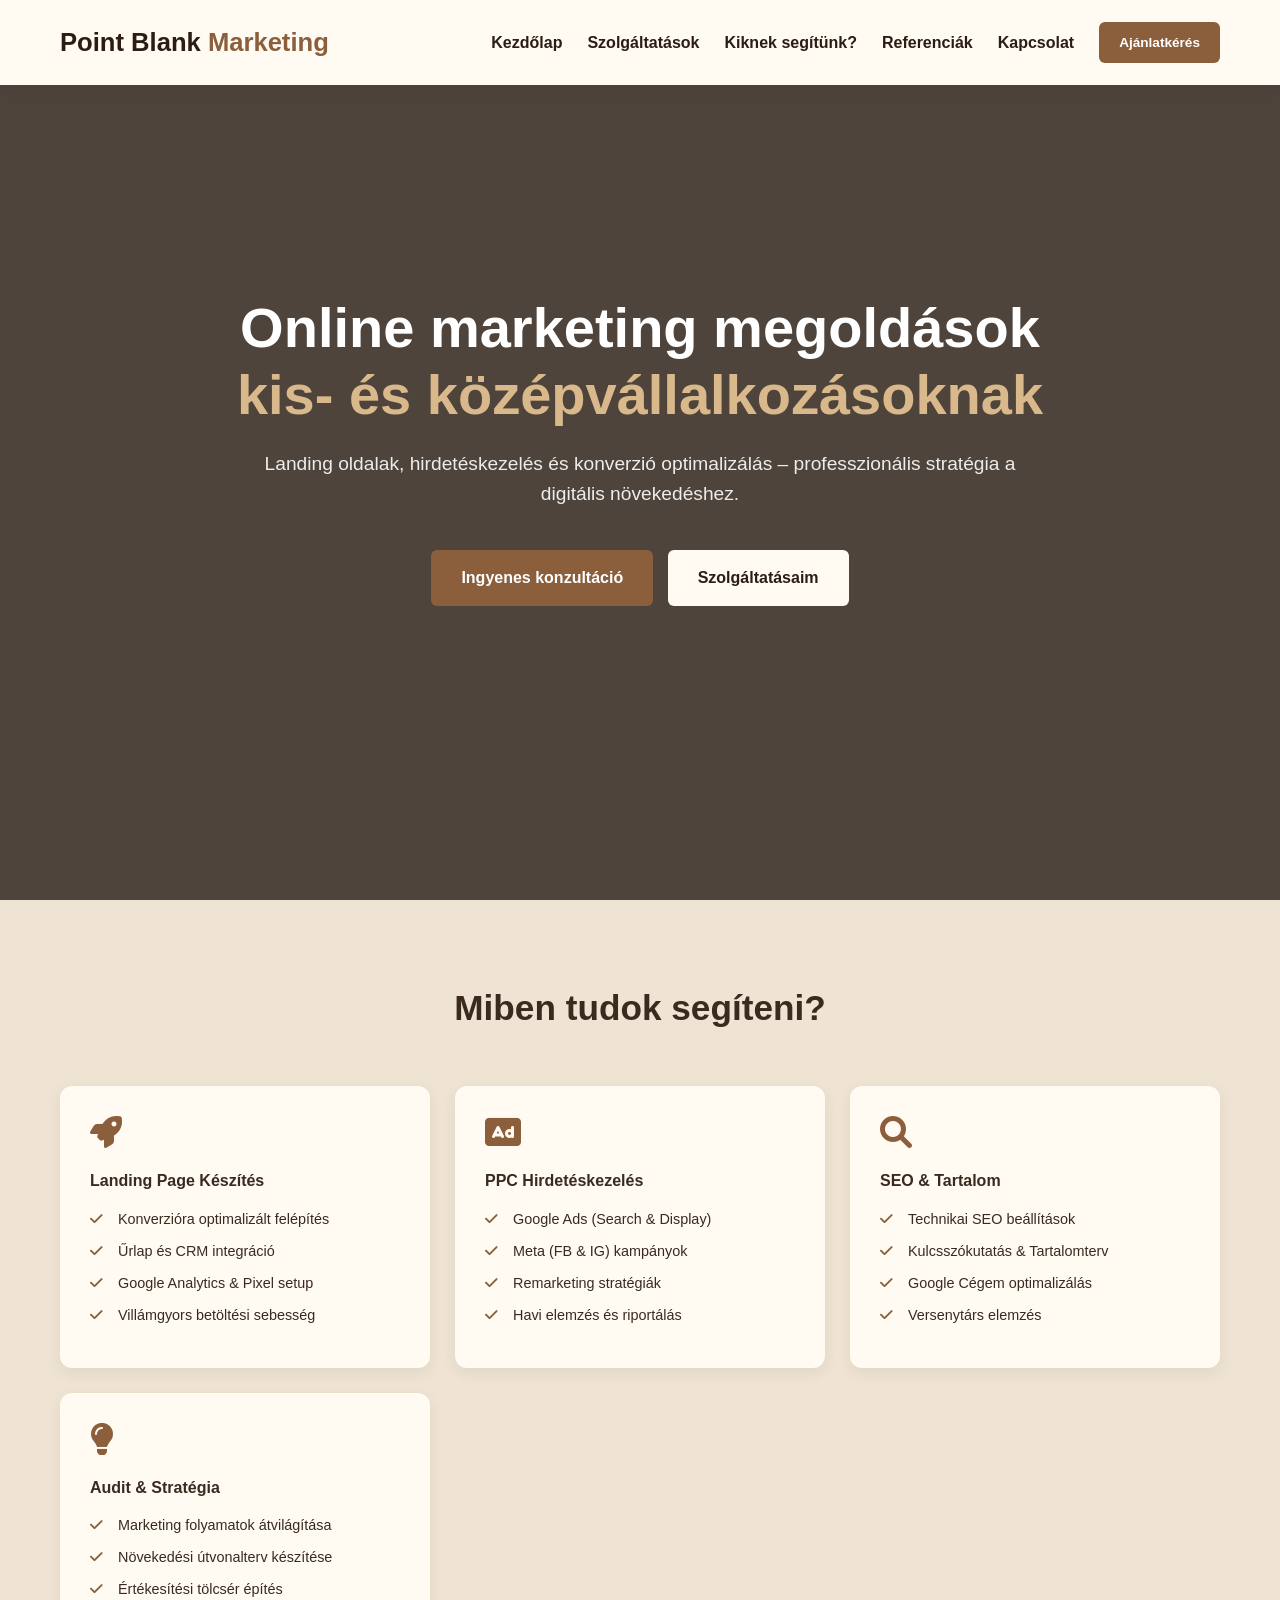
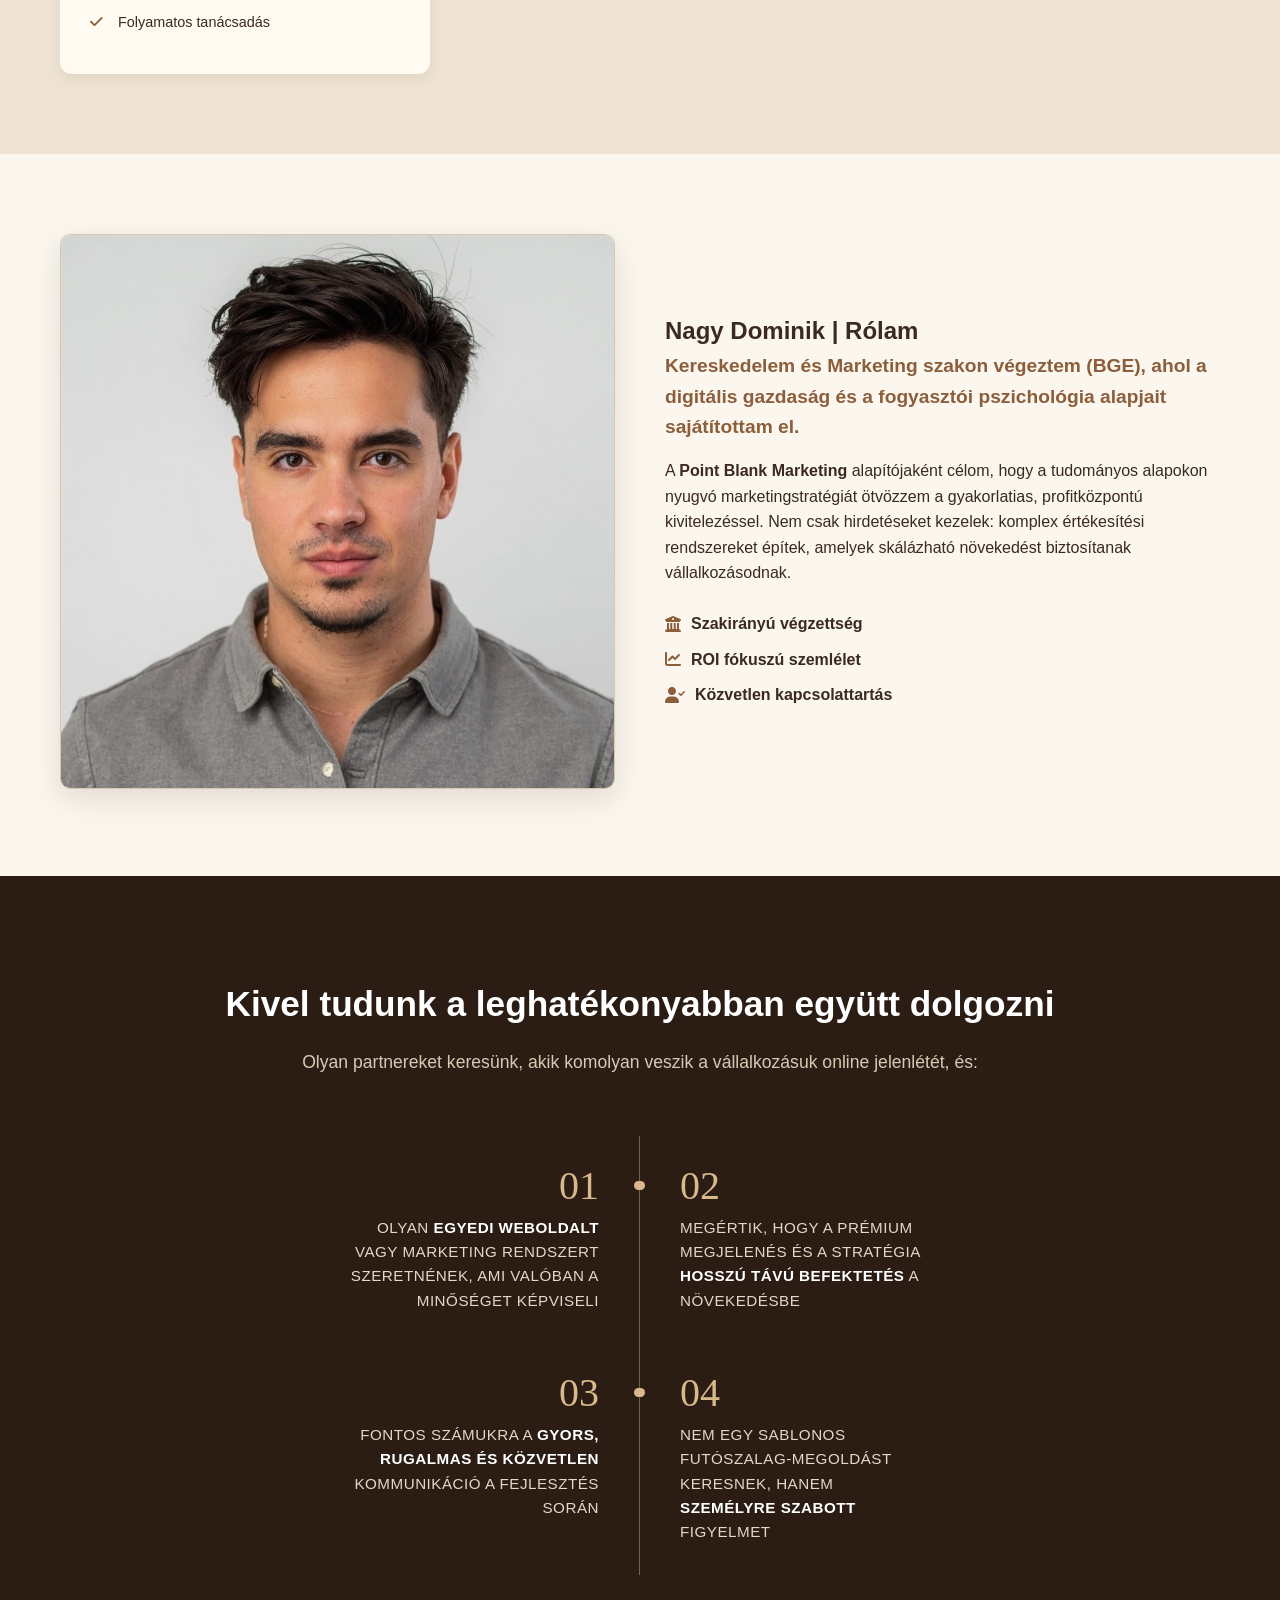
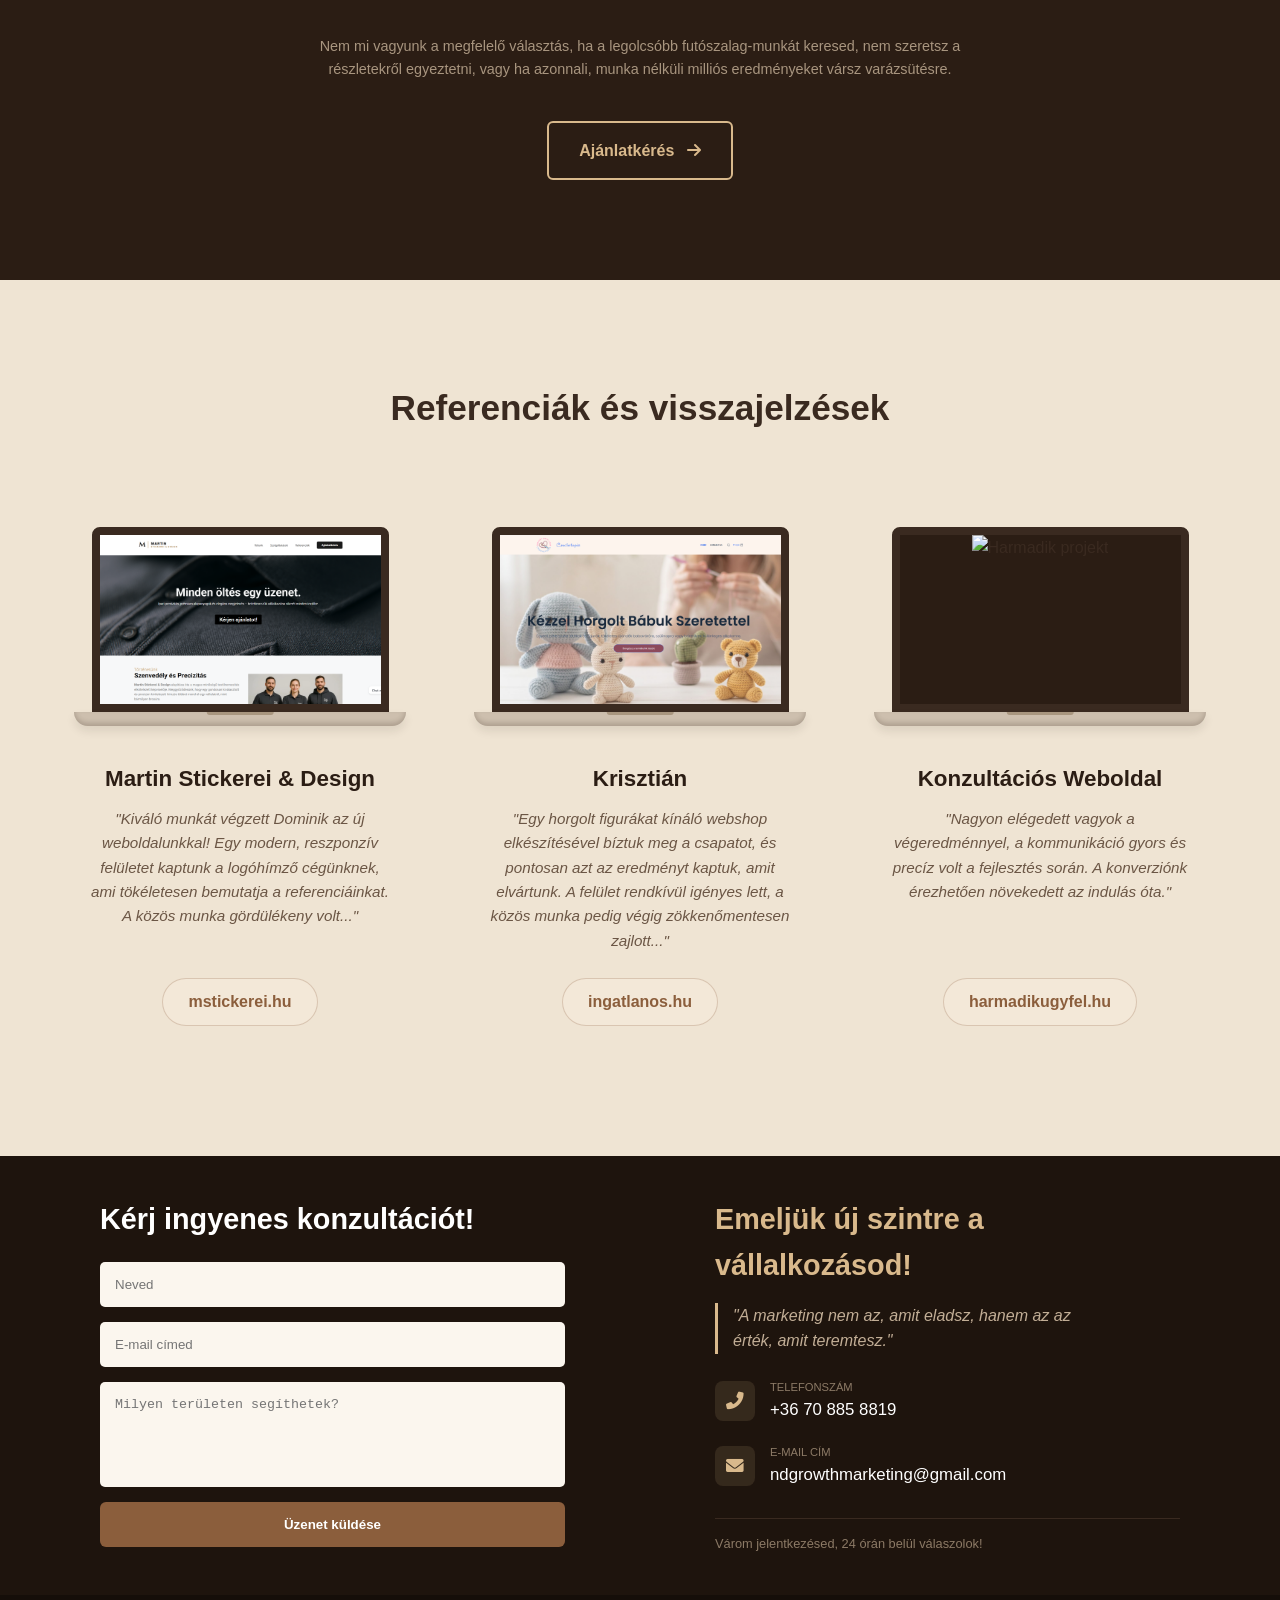
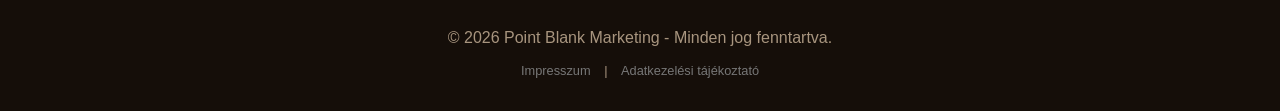
==== commit a439629e: "Update index.html" ====
--- a/index.html
+++ b/index.html
@@ -354,7 +354,7 @@
 
                         <div class="laptop-screen">
 
-                            <img src="https://images.unsplash.com/photo-1460925895917-afdab827c52f?auto=format&fit=crop&w=800&q=80" alt="Másik projekt">
+                            <img src="crochetopia.png" alt="Crochetopia">
 
                         </div>
 
@@ -364,9 +364,9 @@
 
                     <div class="portfolio-info">
 
-                        <h3>Ingatlan Portfólió</h3>
-
-                        <p>"Dominik egy olyan ingatlanos portfólió oldalt rakott össze nekem, ami végre tükrözi azt a minőséget, amit képviselek. Nem csak egy sablont kaptam, hanem egy átgondolt értékesítési rendszert..."</p>
+                        <h3>Krisztián</h3>
+
+                        <p>"Egy horgolt figurákat kínáló webshop elkészítésével bíztuk meg a csapatot, és pontosan azt az eredményt kaptuk, amit elvártunk. A felület rendkívül igényes lett, a közös munka pedig végig zökkenőmentesen zajlott..."</p>
 
                         <a href="#" target="_blank" class="portfolio-link">ingatlanos.hu</a>
 
